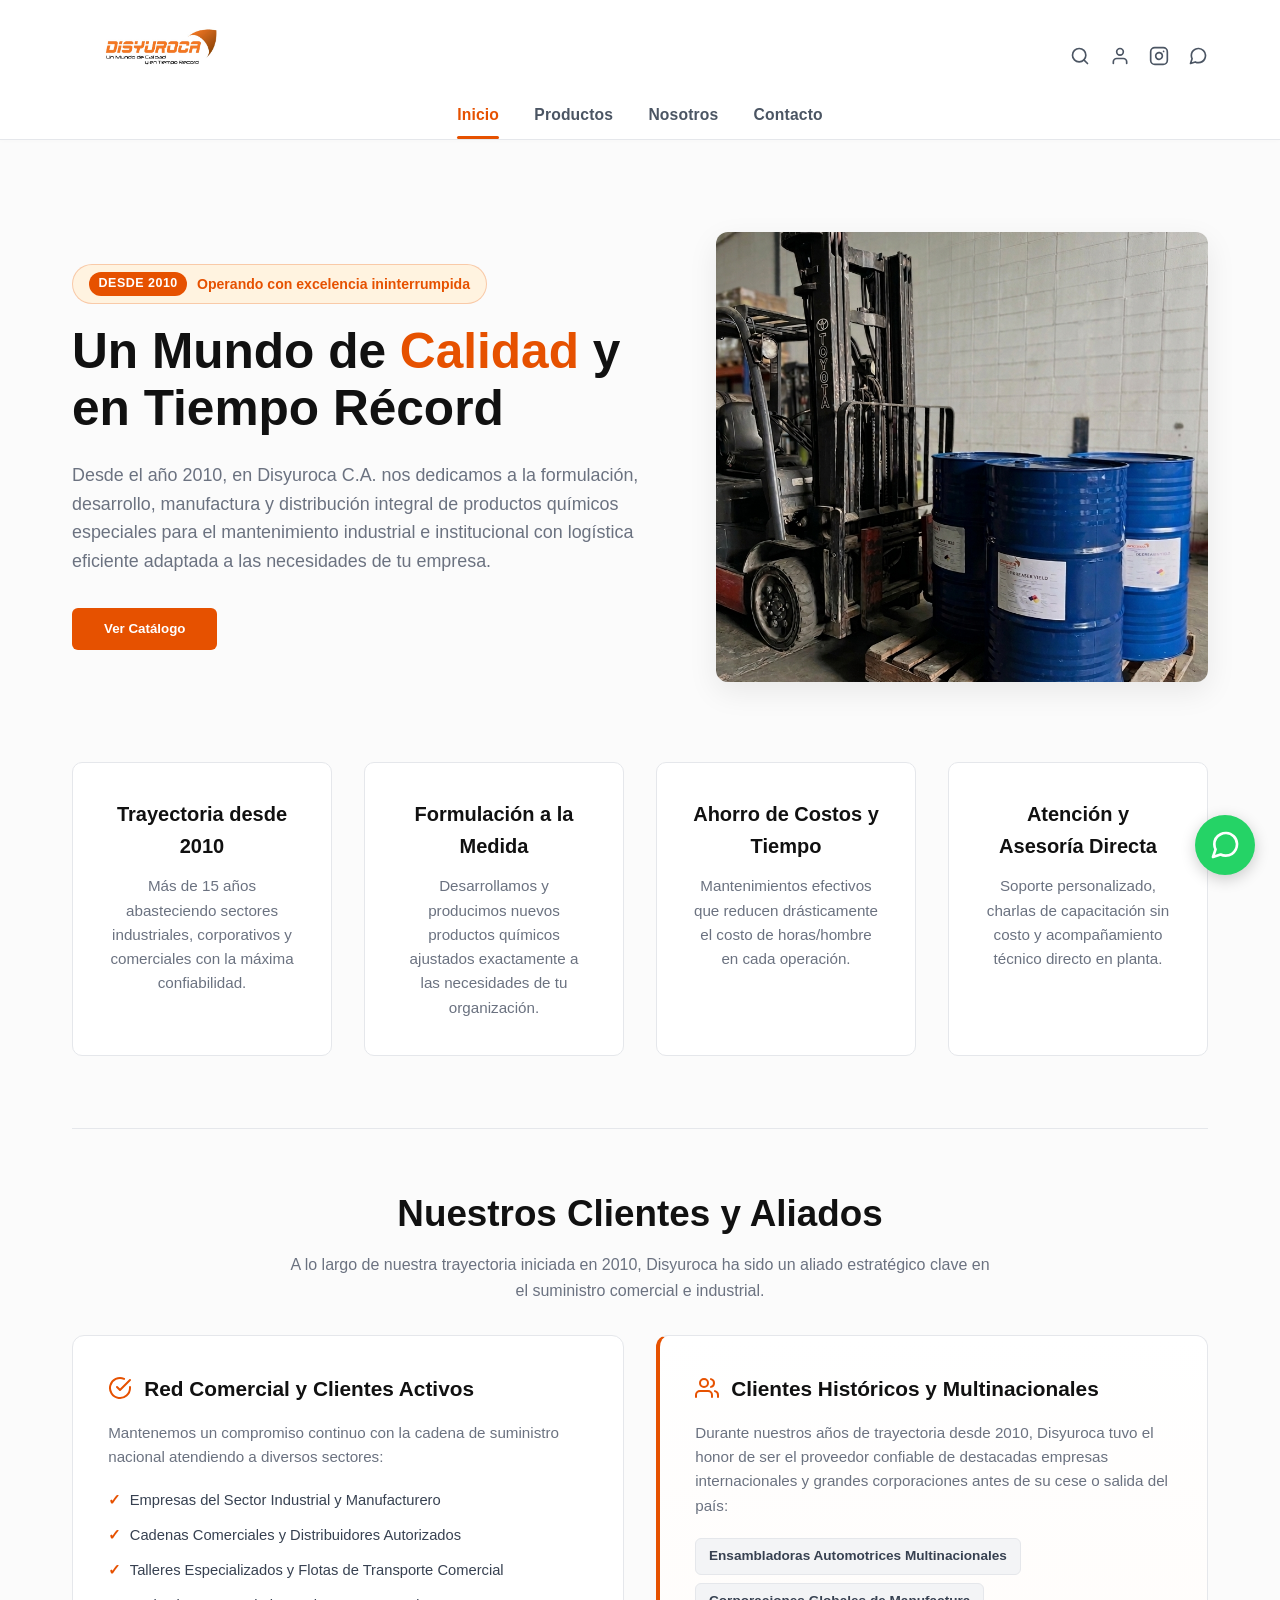
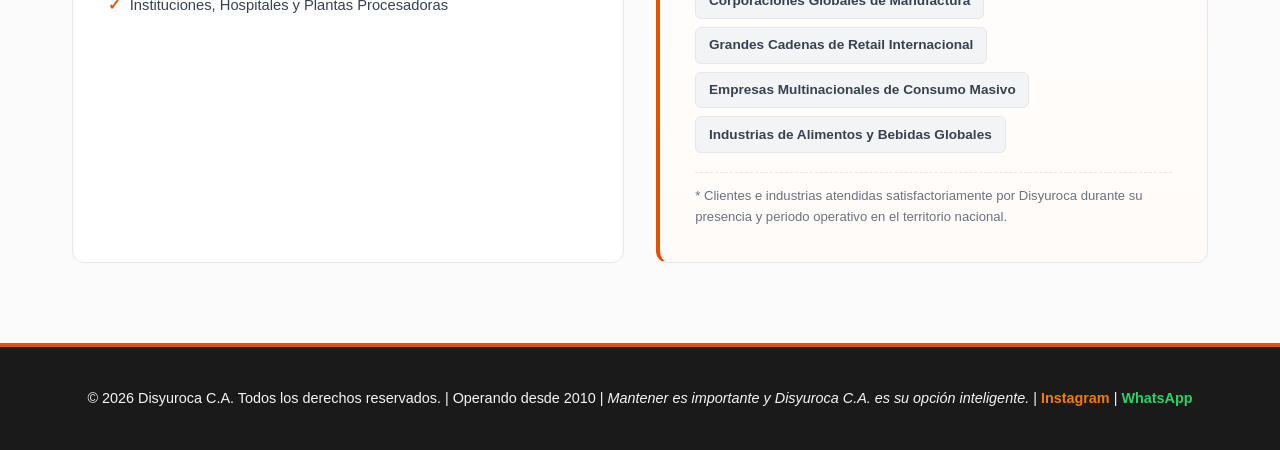
==== index.html @ ee030db5 "Update index.html" ====
<!DOCTYPE html>
<html lang="es">
<head>
    <meta charset="UTF-8">
    <meta name="viewport" content="width=device-width, initial-scale=1.0">
    <title>Disyuroca C.A. | Distribución, Formulación, Manufactura y Suministros Industriales desde 2010</title>
    <style>
        :root {
            --primary: #e65100;   /* Premium Corporate Orange from Logo */
            --accent: #f57c00;    /* Bright Accent Orange */
            --whatsapp: #25D366;  /* Official WhatsApp Green */
            --whatsapp-hover: #1da851;
            --bg-dark: #1a1a1a;   /* Sleek Dark Neutral */
            --bg-light: #fbfbfb;  /* Crisp Light Background */
            --text-dark: #242424; /* High Contrast Text */
            --text-light: #f5f5f5;
            --muted: #6b7280;     /* Balanced Muted Gray */
            --card-bg: #ffffff;
            --transition: all 0.25s cubic-bezier(0.4, 0, 0.2, 1);
        }

        * {
            box-sizing: border-box;
            margin: 0;
            padding: 0;
            font-family: -apple-system, BlinkMacSystemFont, "Segoe UI", Roboto, sans-serif;
        }

        body {
            background-color: var(--bg-light);
            color: var(--text-dark);
            line-height: 1.6;
            display: flex;
            flex-direction: column;
            min-height: 100vh;
        }

        /* Multi-Row Header Architecture (Crest Style Refined) */
        nav {
            background-color: #ffffff;
            border-bottom: 1px solid #e5e7eb;
            position: fixed;
            top: 0;
            width: 100%;
            z-index: 1000;
            box-shadow: 0 1px 4px rgba(0,0,0,0.02);
        }

        .nav-container {
            max-width: 1200px;
            margin: 0 auto;
            padding: 1rem 2rem 0 2rem;
            display: flex;
            flex-direction: column;
            gap: 0.5rem; 
        }

        /* Top Row: Logo Left, Icons Right */
        .nav-top-row {
            display: flex;
            justify-content: space-between;
            align-items: center;
            width: 100%;
        }

        .logo-container {
            display: flex;
            align-items: center;
            text-decoration: none;
            cursor: pointer;
        }

        .logo-img {
            height: 70px;
            width: auto;
            display: block;
            object-fit: contain;
        }

        /* Utility Icons Layout */
        .nav-utilities {
            display: flex;
            align-items: center;
            gap: 1.2rem;
            color: #4b5563;
            transform: translateY(5px);
        }

        .nav-icon-btn {
            color: #4b5563;
            background: none;
            border: none;
            cursor: pointer;
            transition: var(--transition);
            display: flex;
            align-items: center;
            text-decoration: none;
        }

        .nav-icon-btn:hover {
            color: var(--primary);
        }

        .nav-icon-btn.ws-nav:hover {
            color: var(--whatsapp);
        }

        /* Bottom Row: Centered Interactive Menu Track */
        .nav-links {
            display: flex;
            gap: 2.2rem;
            list-style: none;
            width: 100%;
            justify-content: center;
        }

        .nav-links li {
            position: relative;
        }

        .nav-links a {
            text-decoration: none;
            color: #4b5563;
            font-weight: 600;
            transition: var(--transition);
            font-size: 0.98rem;
            cursor: pointer;
            display: inline-block;
            padding: 0.5rem 0 0.75rem 0;
            letter-spacing: 0.01em;
        }

        .nav-links a::after {
            content: '';
            position: absolute;
            bottom: 0;
            left: 0;
            width: 0;
            height: 3px;
            background-color: var(--primary);
            transition: var(--transition);
            border-radius: 2px;
        }

        .nav-links a:hover {
            color: var(--primary);
        }

        .nav-links a:hover::after, 
        .nav-links a.active::after {
            width: 100%;
        }

        .nav-links a.active {
            color: var(--primary);
        }

        /* Main Content Frame */
        .page {
            display: none;
            padding: 13.5rem 2rem 5rem 2rem;
            max-width: 1200px;
            margin: 0 auto;
            width: 100%;
            animation: pageFadeIn 0.35s ease-out;
        }

        .page.active-page {
            display: block;
        }

        /* Center Section Headers and Descriptions Globally */
        .page h2 {
            text-align: center;
            font-size: 2.3rem;
            color: #111111;
            margin-bottom: 0.5rem;
        }

        .page-subtitle {
            text-align: center;
            color: var(--muted);
            max-width: 700px;
            margin: 0 auto 1.5rem auto;
        }

        @keyframes pageFadeIn {
            from { opacity: 0; transform: translateY(8px); }
            to { opacity: 1; transform: translateY(0); }
        }

        /* PAGE 1: HOME COMPONENTS */
        .badge-experience {
            display: inline-flex;
            align-items: center;
            gap: 0.6rem;
            background-color: #fff3e0;
            color: var(--primary);
            border: 1px solid rgba(230, 81, 0, 0.25);
            padding: 0.4rem 1rem;
            border-radius: 20px;
            font-size: 0.88rem;
            font-weight: 700;
            margin-bottom: 1.2rem;
        }

        .badge-experience span {
            background-color: var(--primary);
            color: white;
            padding: 0.15rem 0.6rem;
            border-radius: 12px;
            font-size: 0.78rem;
            text-transform: uppercase;
            letter-spacing: 0.04em;
        }

        .hero {
            display: flex;
            align-items: center;
            justify-content: space-between;
            gap: 4rem;
            padding: 1rem 0 3rem 0;
        }

        .hero-content {
            max-width: 580px;
        }

        .hero h1 {
            font-size: 3.1rem;
            font-weight: 800;
            color: #111111;
            line-height: 1.15;
            margin-bottom: 1.5rem;
        }

        .hero h1 span {
            color: var(--primary);
        }

        .hero p {
            font-size: 1.12rem;
            color: var(--muted);
            margin-bottom: 2rem;
        }

        .hero-buttons {
            display: flex;
            gap: 1rem;
            flex-wrap: wrap;
        }

        .btn {
            display: inline-block;
            background-color: var(--primary);
            color: white;
            padding: 0.85rem 2rem;
            border-radius: 6px;
            text-decoration: none;
            font-weight: 600;
            transition: var(--transition);
            border: none;
            cursor: pointer;
        }

        .btn:hover {
            background-color: var(--accent);
            transform: translateY(-2px);
            box-shadow: 0 4px 12px rgba(230, 81, 0, 0.2);
        }

        .btn-whatsapp {
            background-color: var(--whatsapp);
            color: white;
            display: inline-flex;
            align-items: center;
            justify-content: center;
            gap: 0.6rem;
        }

        .btn-whatsapp:hover {
            background-color: var(--whatsapp-hover);
            box-shadow: 0 4px 12px rgba(37, 211, 102, 0.3);
        }

        .btn:disabled {
            background-color: var(--muted);
            cursor: not-allowed;
            transform: none;
            box-shadow: none;
        }

        .features {
            display: grid;
            grid-template-columns: repeat(auto-fit, minmax(250px, 1fr));
            gap: 2rem;
            margin-top: 2rem;
        }

        .feature-card {
            background: white;
            padding: 2.2rem;
            border-radius: 10px;
            border: 1px solid #e5e7eb;
            transition: var(--transition);
            text-align: center;
        }

        .feature-card:hover {
            border-color: var(--primary);
            transform: translateY(-3px);
            box-shadow: 0 8px 20px rgba(0,0,0,0.03);
        }

        .feature-card h3 {
            margin-bottom: 0.75rem;
            color: #111111;
            font-size: 1.25rem;
        }

        .feature-card p {
            font-size: 0.95rem;
            color: var(--muted);
        }

        /* ADVISORY SHOWCASE SECTION */
        .advisory-section {
            margin-top: 4.5rem;
            padding: 3rem 2rem;
            background-color: #ffffff;
            border: 1px solid #e5e7eb;
            border-radius: 12px;
        }

        .advisory-grid {
            display: grid;
            grid-template-columns: repeat(auto-fit, minmax(260px, 1fr));
            gap: 1.5rem;
            margin-top: 2rem;
        }

        .advisory-item {
            background: #fbfbfb;
            padding: 1.5rem;
            border-radius: 8px;
            border-left: 3px solid var(--primary);
        }

        .advisory-item h4 {
            color: #111111;
            font-size: 1.1rem;
            margin-bottom: 0.5rem;
        }

        .advisory-item p {
            font-size: 0.9rem;
            color: var(--muted);
        }

        /* CLIENTS SECTION IN HOME */
        .clients-section {
            margin-top: 4.5rem;
            padding-top: 3.5rem;
            border-top: 1px solid #e5e7eb;
        }

        .clients-grid {
            display: grid;
            grid-template-columns: repeat(auto-fit, minmax(320px, 1fr));
            gap: 2rem;
            margin-top: 2rem;
        }

        .client-category-card {
            background: #ffffff;
            border: 1px solid #e5e7eb;
            border-radius: 12px;
            padding: 2.2rem;
            transition: var(--transition);
            display: flex;
            flex-direction: column;
        }

        .client-category-card:hover {
            border-color: var(--primary);
            box-shadow: 0 10px 25px rgba(0,0,0,0.04);
        }

        .client-category-card.highlight-card {
            background: linear-gradient(180deg, #ffffff 0%, #fffbf8 100%);
            border-left: 4px solid var(--primary);
        }

        .client-category-header {
            display: flex;
            align-items: center;
            gap: 0.75rem;
            margin-bottom: 1rem;
            color: var(--primary);
        }

        .client-category-header h3 {
            color: #111111;
            font-size: 1.3rem;
        }

        .client-category-card p {
            color: var(--muted);
            font-size: 0.95rem;
            margin-bottom: 1.25rem;
        }

        .client-list {
            list-style: none;
            padding: 0;
            margin: 0;
            display: flex;
            flex-direction: column;
            gap: 0.7rem;
        }

        .client-list li {
            position: relative;
            padding-left: 1.35rem;
            font-size: 0.92rem;
            color: #374151;
            font-weight: 500;
        }

        .client-list li::before {
            content: '✓';
            position: absolute;
            left: 0;
            color: var(--primary);
            font-weight: bold;
        }

        .client-tags {
            display: flex;
            flex-wrap: wrap;
            gap: 0.5rem;
            margin-bottom: 1.2rem;
        }

        .client-tag {
            background-color: #f3f4f6;
            color: #374151;
            font-size: 0.85rem;
            font-weight: 600;
            padding: 0.4rem 0.8rem;
            border-radius: 6px;
            border: 1px solid #e5e7eb;
            transition: var(--transition);
        }

        .client-category-card:hover .client-tag {
            border-color: rgba(230, 81, 0, 0.3);
            background-color: rgba(230, 81, 0, 0.04);
            color: var(--primary);
        }

        .client-note {
            font-size: 0.82rem !important;
            color: var(--muted);
            margin-top: auto;
            margin-bottom: 0 !important;
            padding-top: 0.75rem;
            border-top: 1px dashed #e5e7eb;
        }

        /* PAGE 2: PRODUCTS COMPONENTS */
        .grid {
            display: grid;
            grid-template-columns: repeat(auto-fit, minmax(350px, 1fr));
            gap: 2.5rem;
            margin-top: 2rem;
            margin-bottom: 4rem;
            justify-content: center;
        }

        .product-card {
            background: white;
            border: 1px solid #e5e7eb;
            border-radius: 12px;
            overflow: hidden;
            transition: var(--transition);
            display: flex;
            flex-direction: column;
        }

        .product-card:hover {
            transform: translateY(-4px);
            border-color: var(--primary);
            box-shadow: 0 12px 24px rgba(0,0,0,0.04);
        }

        .product-img {
            height: 180px;
            background-color: #f3f4f6;
            display: flex;
            align-items: center;
            justify-content: center;
            color: var(--muted);
            font-weight: 600;
            border-bottom: 1px solid #e5e7eb;
            overflow: hidden;
        }

        .product-info {
            padding: 1.75rem;
            display: flex;
            flex-direction: column;
            flex-grow: 1;
        }

        .product-info h3 {
            margin-bottom: 1.2rem;
            color: #111111;
            font-size: 1.35rem;
            text-align: center;
        }

        /* Estilos del Módulo Desplegable Avanzado (Dropdown Accordion) */
        .product-accordion {
            border: 1px solid #e5e7eb;
            border-radius: 8px;
            margin-bottom: 1.2rem;
            background-color: #fafafa;
            overflow: hidden;
            transition: var(--transition);
        }

        .product-accordion[open] {
            border-color: var(--primary);
            background-color: #ffffff;
            box-shadow: inset 0 2px 4px rgba(0,0,0,0.01);
        }

        .accordion-trigger {
            padding: 0.9rem 1.2rem;
            font-weight: 700;
            font-size: 0.95rem;
            color: var(--text-dark);
            cursor: pointer;
            display: flex;
            justify-content: space-between;
            align-items: center;
            list-style: none;
            user-select: none;
        }

        .accordion-trigger::-webkit-details-marker {
            display: none;
        }

        .accordion-trigger:hover {
            color: var(--primary);
            background-color: rgba(230, 81, 0, 0.02);
        }

        .accordion-arrow {
            width: 18px;
            height: 18px;
            transition: transform 0.25s ease;
            fill: none;
            stroke: var(--muted);
            stroke-width: 2.5;
            stroke-linecap: round;
            stroke-linejoin: round;
        }

        .product-accordion[open] .accordion-arrow {
            transform: rotate(180deg);
            stroke: var(--primary);
        }

        .accordion-content {
            padding: 1.2rem;
            border-top: 1px solid #e5e7eb;
            text-align: left;
            animation: slideDownContent 0.25s ease-out;
        }

        @keyframes slideDownContent {
            from { opacity: 0; transform: translateY(-6px); }
            to { opacity: 1; transform: translateY(0); }
        }

        /* Inner specification breakdown list layout */
        .catalog-list {
            list-style: none;
            padding: 0;
            margin: 0;
            display: flex;
            flex-direction: column;
            gap: 1.1rem;
        }

        .catalog-item {
            font-size: 0.9rem;
            line-height: 1.45;
            color: #374151;
        }

        .catalog-item-name {
            font-weight: 700;
            color: var(--primary);
            display: inline-block;
            margin-right: 0.3rem;
            background-color: rgba(230, 81, 0, 0.05);
            padding: 0.1rem 0.4rem;
            border-radius: 4px;
            font-size: 0.85rem;
        }

        /* Estilos para las presentaciones de litros alineadas al centro */
        .product-sizes {
            margin-top: auto;
            padding-top: 1rem;
            border-top: 1px dashed #e5e7eb;
            text-align: center;
        }
        
        .sizes-label {
            display: block;
            font-size: 0.8rem;
            text-transform: uppercase;
            letter-spacing: 0.05em;
            color: var(--muted);
            margin-bottom: 0.5rem;
            font-weight: 600;
        }
        
        .size-badge {
            display: inline-block;
            background-color: #f3f4f6;
            color: var(--text-dark);
            font-size: 0.85rem;
            font-weight: 700;
            padding: 0.25rem 0.6rem;
            border-radius: 4px;
            margin: 0 0.2rem;
            border: 1px solid #e5e7eb;
            transition: var(--transition);
        }
        
        .product-card:hover .size-badge {
            background-color: rgba(230, 81, 0, 0.08);
            border-color: var(--primary);
            color: var(--primary);
        }

        .banner-info {
            background-color: #fff3e0; 
            border-left: 4px solid var(--primary); 
            border-right: 4px solid var(--primary);
            padding: 0.85rem 1.25rem; 
            margin: 0 auto 1.5rem auto; 
            border-radius: 6px; 
            font-size: 0.9rem;
            max-width: 800px;
            text-align: center;
            color: var(--text-dark);
        }

        /* PACKAGING SHOWCASE GRID WITH ROUNDED CORNERS */
        .packaging-section {
            margin: 2rem auto 1rem auto;
            max-width: 950px;
            text-align: center;
            padding-top: 2rem;
            border-top: 1px solid #e5e7eb;
        }

        .packaging-title {
            font-size: 1.2rem;
            font-weight: 800;
            color: var(--primary);
            text-transform: uppercase;
            letter-spacing: 0.05em;
            margin-bottom: 0.4rem;
        }

        .packaging-subtitle-text {
            font-size: 0.9rem;
            color: var(--muted);
            margin-bottom: 1.5rem;
        }

        .packaging-grid {
            display: grid;
            grid-template-columns: repeat(3, 1fr);
            gap: 1.5rem;
        }

        .packaging-card {
            background: #ffffff;
            border: 1px solid #e5e7eb;
            border-radius: 12px;
            overflow: hidden;
            padding: 1.25rem 1rem;
            display: flex;
            flex-direction: column;
            align-items: center;
            transition: var(--transition);
        }

        .packaging-card:hover {
            border-color: var(--primary);
            box-shadow: 0 8px 20px rgba(230, 81, 0, 0.08);
            transform: translateY(-3px);
        }

        .packaging-img-wrapper {
            width: 100%;
            height: 140px;
            display: flex;
            align-items: center;
            justify-content: center;
            margin-bottom: 0.8rem;
            border-radius: 8px;
            overflow: hidden;
        }

        .packaging-img-wrapper img {
            max-width: 100%;
            max-height: 100%;
            object-fit: contain;
            border-radius: 8px;
        }

        .packaging-badge {
            background-color: #fff3e0;
            color: var(--primary);
            font-weight: 800;
            font-size: 1.05rem;
            padding: 0.35rem 0.9rem;
            border-radius: 20px;
            border: 1px solid rgba(230, 81, 0, 0.2);
            margin-bottom: 0.3rem;
        }

        .packaging-desc {
            font-size: 0.85rem;
            color: var(--muted);
            font-weight: 500;
        }

        /* PAGE 3: ABOUT COMPONENTS */
        .about-section {
            max-width: 800px;
            margin: 0 auto;
            text-align: center;
        }

        .about-section p {
            text-align: justify;
            margin-bottom: 1.5rem;
        }

        .about-section p.lead-text {
            text-align: center;
            font-size: 1.2rem;
            color: var(--muted);
        }

        /* PAGE 4: CONTACT COMPONENTS */
        .contact-container {
            display: grid;
            grid-template-columns: 1fr 1fr;
            gap: 4rem;
        }

        .contact-info-block {
            display: flex;
            flex-direction: column;
            justify-content: center;
            text-align: left;
        }

        .contact-form {
            background: white;
            padding: 2.5rem;
            border-radius: 12px;
            border: 1px solid #e5e7eb;
        }

        .form-group {
            margin-bottom: 1.5rem;
        }

        .form-group label {
            display: block;
            margin-bottom: 0.5rem;
            font-weight: 600;
            font-size: 0.9rem;
        }

        .form-group input, .form-group textarea {
            width: 100%;
            padding: 0.85rem;
            border: 1px solid #d1d5db;
            border-radius: 6px;
            font-size: 1rem;
            transition: var(--transition);
        }

        .form-group input:focus, .form-group textarea:focus {
            outline: none;
            border-color: var(--primary);
            box-shadow: 0 0 0 3px rgba(230, 81, 0, 0.1);
        }

        /* FLOATING WHATSAPP BUTTON */
        .floating-whatsapp {
            position: fixed;
            bottom: 25px;
            right: 25px;
            background-color: var(--whatsapp);
            color: white;
            width: 60px;
            height: 60px;
            border-radius: 50%;
            display: flex;
            align-items: center;
            justify-content: center;
            box-shadow: 0 4px 15px rgba(0, 0, 0, 0.2);
            z-index: 9999;
            transition: var(--transition);
            text-decoration: none;
        }

        .floating-whatsapp:hover {
            background-color: var(--whatsapp-hover);
            transform: scale(1.08);
            box-shadow: 0 6px 20px rgba(37, 211, 102, 0.4);
        }

        /* Global Footer */
        footer {
            margin-top: auto;
            background-color: var(--bg-dark);
            color: var(--text-light);
            text-align: center;
            padding: 2.5rem;
            font-size: 0.9rem;
            border-top: 4px solid var(--primary);
        }

        footer a {
            color: var(--accent);
            text-decoration: none;
            font-weight: 600;
        }

        footer a:hover {
            text-decoration: underline;
        }

        /* Mobile Layout Compaction adjustments */
        @media (max-width: 768px) {
            .nav-container { padding: 1rem 1rem 0 1rem; gap: 0.75rem; }
            .logo-img { height: 48px; }
            .nav-utilities { transform: translateY(0); gap: 1rem; }
            .nav-links { gap: 1.5rem; justify-content: center; }
            .page { padding-top: 11.5rem; }
            .hero { flex-direction: column; text-align: center; gap: 2.5rem; }
            
            /* Regla agregada para el botón centrado en móviles */
            .hero-buttons { justify-content: center; }
            
            .contact-container { grid-template-columns: 1fr; gap: 3rem; }
            .contact-info-block { text-align: center; }
            .grid { grid-template-columns: 1fr; }
            .packaging-grid { grid-template-columns: 1fr; gap: 1rem; }
            .clients-grid { grid-template-columns: 1fr; }
            .advisory-grid { grid-template-columns: 1fr; }
            .floating-whatsapp { width: 52px; height: 52px; bottom: 20px; right: 20px; }
        }
    </style>
</head>
<body>

    <!-- BURBUJA FLOTANTE DE WHATSAPP -->
    <a href="https://wa.me/584244413370?text=Hola,%20quisiera%20solicitar%20informaci%C3%B3n%20y%20una%20cotizaci%C3%B3n%20de%20sus%20productos." target="_blank" class="floating-whatsapp" aria-label="Chat de WhatsApp">
        <svg width="32" height="32" viewBox="0 0 24 24" fill="none" stroke="currentColor" stroke-width="2" stroke-linecap="round" stroke-linejoin="round"><path d="M21 11.5a8.38 8.38 0 0 1-.9 3.8 8.5 8.5 0 0 1-7.6 4.7 8.38 8.38 0 0 1-3.8-.9L3 21l1.9-5.7a8.38 8.38 0 0 1-.9-3.8 8.5 8.5 0 0 1 4.7-7.6 8.38 8.38 0 0 1 3.8-.9h.5a8.48 8.48 0 0 1 8 8v.5z"></path></svg>
    </a>

    <!-- Refined Architectural Header Layout -->
    <nav>
        <div class="nav-container">
            <!-- Row 1: Left Brand Deck & Right Action Deck -->
            <div class="nav-top-row">
                <a class="logo-container" onclick="navigateTo('home')">
                    <img src="logo.png" alt="Disyuroca C.A. Logo" class="logo-img">
                </a>
                
                <div class="nav-utilities">
                    <button class="nav-icon-btn" aria-label="Buscar" onclick="alert('Búsqueda avanzada de catálogo en desarrollo.')">
                        <svg width="20" height="20" viewBox="0 0 24 24" fill="none" stroke="currentColor" stroke-width="2" stroke-linecap="round" stroke-linejoin="round"><circle cx="11" cy="11" r="8"></circle><line x1="21" y1="21" x2="16.65" y2="16.65"></line></svg>
                    </button>
                    <button class="nav-icon-btn" aria-label="Cuenta" onclick="navigateTo('contact')">
                        <svg width="20" height="20" viewBox="0 0 24 24" fill="none" stroke="currentColor" stroke-width="2" stroke-linecap="round" stroke-linejoin="round"><path d="M20 21v-2a4 4 0 0 0-4-4H8a4 4 0 0 0-4 4v2"></path><circle cx="12" cy="7" r="4"></circle></svg>
                    </button>
                    <a href="https://www.instagram.com/disyuroca.ca/" target="_blank" class="nav-icon-btn" aria-label="Instagram">
                        <svg width="20" height="20" viewBox="0 0 24 24" fill="none" stroke="currentColor" stroke-width="2" stroke-linecap="round" stroke-linejoin="round"><rect x="2" y="2" width="20" height="20" rx="5" ry="5"></rect><path d="M16 11.37A4 4 0 1 1 12.63 8 4 4 0 0 1 16 11.37z"></path><line x1="17.5" y1="6.5" x2="17.51" y2="6.5"></line></svg>
                    </a>
                    <!-- ICONO DE WHATSAPP EN HEADER -->
                    <a href="https://wa.me/584244413370?text=Hola,%20quisiera%20solicitar%20informaci%C3%B3n%20y%20una%20cotizaci%C3%B3n%20de%20sus%20productos." target="_blank" class="nav-icon-btn ws-nav" aria-label="WhatsApp">
                        <svg width="20" height="20" viewBox="0 0 24 24" fill="none" stroke="currentColor" stroke-width="2" stroke-linecap="round" stroke-linejoin="round"><path d="M21 11.5a8.38 8.38 0 0 1-.9 3.8 8.5 8.5 0 0 1-7.6 4.7 8.38 8.38 0 0 1-3.8-.9L3 21l1.9-5.7a8.38 8.38 0 0 1-.9-3.8 8.5 8.5 0 0 1 4.7-7.6 8.38 8.38 0 0 1 3.8-.9h.5a8.48 8.48 0 0 1 8 8v.5z"></path></svg>
                    </a>
                </div>
            </div>
            
            <!-- Row 2: Standard Left-Aligned Interactive Menu Track -->
            <ul class="nav-links">
                <li><a id="nav-home" onclick="navigateTo('home')" class="active">Inicio</a></li>
                <li><a id="nav-products" onclick="navigateTo('products')">Productos</a></li>
                <li><a id="nav-about" onclick="navigateTo('about')">Nosotros</a></li>
                <li><a id="nav-contact" onclick="navigateTo('contact')">Contacto</a></li>
            </ul>
        </div>
    </nav>

    <!-- PAGE 1: HOME VIEW -->
    <section id="home" class="page active-page">
        <div class="hero">
            <div class="hero-content">
                <!-- Distintivo visible de trayectoria desde 2010 -->
                <div class="badge-experience">
                    <span>Desde 2010</span> Operando con excelencia ininterrumpida
                </div>
                <h1>Un Mundo de <span>Calidad</span> y en Tiempo Récord</h1>
                <p>Desde el año 2010, en Disyuroca C.A. nos dedicamos a la formulación, desarrollo, manufactura y distribución integral de productos químicos especiales para el mantenimiento industrial e institucional con logística eficiente adaptada a las necesidades de tu empresa.</p>
                
                <div class="hero-buttons">
                    <button class="btn" onclick="navigateTo('products')">Ver Catálogo</button>
                </div>
            </div>
            <div style="flex: 1; display: flex; align-items: center; justify-content: center;">
                <img src="IMG_0590.png" alt="Disyuroca Home" style="width: 100%; max-height: 450px; object-fit: cover; border-radius: 12px; box-shadow: 0 10px 30px rgba(0,0,0,0.08);">
            </div>
        </div>

        <div class="features">
            <div class="feature-card">
                <h3>Trayectoria desde 2010</h3>
                <p>Más de 15 años abasteciendo sectores industriales, corporativos y comerciales con la máxima confiabilidad.</p>
            </div>
            <div class="feature-card">
                <h3>Formulación a la Medida</h3>
                <p>Desarrollamos y producimos nuevos productos químicos ajustados exactamente a las necesidades de tu organización.</p>
            </div>
            <div class="feature-card">
                <h3>Ahorro de Costos y Tiempo</h3>
                <p>Mantenimientos efectivos que reducen drásticamente el costo de horas/hombre en cada operación.</p>
            </div>
            <div class="feature-card">
                <h3>Atención y Asesoría Directa</h3>
                <p>Soporte personalizado, charlas de capacitación sin costo y acompañamiento técnico directo en planta.</p>
            </div>
        </div>

        <!-- SECCIÓN DE CLIENTES EN LA PÁGINA DE INICIO -->
        <div class="clients-section">
            <h2>Nuestros Clientes y Aliados</h2>
            <p class="page-subtitle">A lo largo de nuestra trayectoria iniciada en 2010, Disyuroca ha sido un aliado estratégico clave en el suministro comercial e industrial.</p>
            
            <div class="clients-grid">
                <!-- Tarjeta 1: Clientes y Red Comercial Actual -->
                <div class="client-category-card">
                    <div class="client-category-header">
                        <svg width="24" height="24" viewBox="0 0 24 24" fill="none" stroke="currentColor" stroke-width="2" stroke-linecap="round" stroke-linejoin="round"><path d="M22 11.08V12a10 10 0 1 1-5.93-9.14"></path><polyline points="22 4 12 14.01 9 11.01"></polyline></svg>
                        <h3>Red Comercial y Clientes Activos</h3>
                    </div>
                    <p>Mantenemos un compromiso continuo con la cadena de suministro nacional atendiendo a diversos sectores:</p>
                    <ul class="client-list">
                        <li>Empresas del Sector Industrial y Manufacturero</li>
                        <li>Cadenas Comerciales y Distribuidores Autorizados</li>
                        <li>Talleres Especializados y Flotas de Transporte Comercial</li>
                        <li>Instituciones, Hospitales y Plantas Procesadoras</li>
                    </ul>
                </div>

                <!-- Tarjeta 2: Clientes Históricos antes de su salida del país -->
                <div class="client-category-card highlight-card">
                    <div class="client-category-header">
                        <svg width="24" height="24" viewBox="0 0 24 24" fill="none" stroke="currentColor" stroke-width="2" stroke-linecap="round" stroke-linejoin="round"><path d="M17 21v-2a4 4 0 0 0-4-4H5a4 4 0 0 0-4 4v2"></path><circle cx="9" cy="7" r="4"></circle><path d="M23 21v-2a4 4 0 0 0-3-3.87"></path><path d="M16 3.13a4 4 0 0 1 0 7.75"></path></svg>
                        <h3>Clientes Históricos y Multinacionales</h3>
                    </div>
                    <p>Durante nuestros años de trayectoria desde 2010, Disyuroca tuvo el honor de ser el proveedor confiable de destacadas empresas internacionales y grandes corporaciones antes de su cese o salida del país:</p>
                    <div class="client-tags">
                        <span class="client-tag">Ensambladoras Automotrices Multinacionales</span>
                        <span class="client-tag">Corporaciones Globales de Manufactura</span>
                        <span class="client-tag">Grandes Cadenas de Retail Internacional</span>
                        <span class="client-tag">Empresas Multinacionales de Consumo Masivo</span>
                        <span class="client-tag">Industrias de Alimentos y Bebidas Globales</span>
                    </div>
                    <p class="client-note">* Clientes e industrias atendidas satisfactoriamente por Disyuroca durante su presencia y periodo operativo en el territorio nacional.</p>
                </div>
            </div>
        </div>
    </section>

    <!-- PAGE 2: PRODUCTS VIEW -->
    <section id="products" class="page">
        <h2>Nuestro Catálogo de Distribución</h2>
        <p class="page-subtitle">Explora nuestro portafolio completo de soluciones químicas avanzadas para operaciones industriales y mantenimiento comercial.</p>
        
        <!-- Small discreet top note -->
        <div class="banner-info">
            <strong>💡 Nota:</strong> Nuestros productos están disponibles en formatos de <strong>20L</strong>, <strong>60L</strong> y <strong>208L</strong>. Puedes ver las presentaciones al final de esta sección.
        </div>

        <!-- 1. PRODUCT MODULES FIRST -->
        <div class="grid">
            <!-- 1. SOLVENTES DIELECTRICOS -->
            <div class="product-card">
                <div class="product-img">
                    <img src="dielctrico.png" alt="Solventes Dieléctricos" style="width: 100%; height: 100%; object-fit: cover;">
                </div>
                <div class="product-info">
                    <h3>Solventes Dieléctricos</h3>
                    
                    <details class="product-accordion">
                        <summary class="accordion-trigger">
                            <span>Ver Productos Disponibles</span>
                            <svg class="accordion-arrow" viewBox="0 0 24 24"><polyline points="6 9 12 15 18 9"></polyline></svg>
                        </summary>
                        <div class="accordion-content">
                            <ul class="catalog-list">
                                <li class="catalog-item"><span class="catalog-item-name">DIELEC 30:</span> Desengrasante dieléctrico eco-amigable de alta seguridad operativa y excelente poder desplazador de humedad, con una rigidez certificada de 30 Kv.</li>
                                <li class="catalog-item"><span class="catalog-item-name">DIELEC 25:</span> Limpiador desengrasante dieléctrico biodegradable y desplazador de humedad, diseñado para mantenimiento preventivo seguro con una rigidez de 25 Kv.</li>
                                <li class="catalog-item"><span class="catalog-item-name">DIELEC 18:</span> Solución dieléctrica biodegradable de limpieza profunda para componentes eléctricos y tableros de control con 18 Kv de rigidez dieléctrica.</li>
                                <li class="catalog-item"><span class="catalog-item-name">DIELECT FLASH:</span> Desengrasante y limpiador dieléctrico especializado de secado ultra rápido, ideal para limpiezas técnicas rápidas sin dejar residuos conductivos.</li>
                                <li class="catalog-item"><span class="catalog-item-name">DESPLACER:</span> Fluido técnico de alta penetración formulado para desplazar la humedad ambiental y actuar como película protectora en cableados y circuitos activos.</li>
                                <li class="catalog-item"><span class="catalog-item-name">PULL:</span> Limpiador desengrasante dieléctrico de alta pureza en formato aerosol, idóneo para aplicaciones localizadas de difícil acceso.</li>
                            </ul>
                        </div>
                    </details>

                    <div class="product-sizes">
                        <span class="sizes-label">Formatos Disponibles:</span>
                        <span class="size-badge">20 L</span><span class="size-badge">60 L</span><span class="size-badge">208 L</span>
                    </div>
                </div>
            </div>

            <!-- 2. DESENGRASANTES Y DETERGENTES -->
            <div class="product-card">
                <div class="product-img">
                    <img src="desengrasante.png" alt="Desengrasantes y Detergentes" style="width: 100%; height: 100%; object-fit: cover;">
                </div>
                <div class="product-info">
                    <h3>Desengrasantes y Detergentes</h3>
                    
                    <details class="product-accordion">
                        <summary class="accordion-trigger">
                            <span>Ver Productos Disponibles</span>
                            <svg class="accordion-arrow" viewBox="0 0 24 24"><polyline points="6 9 12 15 18 9"></polyline></svg>
                        </summary>
                        <div class="accordion-content">
                            <ul class="catalog-list">
                                <li class="catalog-item"><span class="catalog-item-name">TWISTER:</span> Poderoso limpiador-desengrasante alcalino de base acuosa y fuerza extra, desarrollado para remover acumulaciones severas de hidrocarburos.</li>
                                <li class="catalog-item"><span class="catalog-item-name">POWER SOAP:</span> Jabón líquido concentrado de pH neutro y alto rendimiento, ideal para la limpieza multiuso segura de superficies corporativas.</li>
                                <li class="catalog-item"><span class="catalog-item-name">VH WONDER:</span> Solvente desengrasante industrial altamente concentrado, formulado específicamente para disolver grasa pesada, brea, asfalto y crudo.</li>
                                <li class="catalog-item"><span class="catalog-item-name">VH SOLV:</span> Solvente desengrasante de evaporación controlada para la limpieza y acondicionamiento mecánico de partes ferrosas, listo para usar.</li>
                                <li class="catalog-item"><span class="catalog-item-name">VH RED:</span> Solvente limpiador de acción emulsificante, excelente para el desengrase de motores, chasis y maquinaria pesada mediante aspersión.</li>
                                <li class="catalog-item"><span class="catalog-item-name">EASY WASH:</span> Detergente lavaplatos líquido de alta concentración y espuma estable para cocinas industriales, plantas procesadoras e instituciones.</li>
                                <li class="catalog-item"><span class="catalog-item-name">CRISTAL:</span> Limpiador técnico de vidrios, ventanas y espejos con propiedades antiempañantes y acción desmanchadora de secado invisible.</li>
                                <li class="catalog-item"><span class="catalog-item-name">MARVEL:</span> Desengrasante alcalino multiuso de grado industrial, versátil para la higienización de pisos de talleres, naves industriales y almacenes.</li>
                                <li class="catalog-item"><span class="catalog-item-name">AUTO WASH:</span> Champú automotriz concentrado con acondicionadores superficiales de alta espuma, diseñado para flotas de carga pesada y vehículos comerciales.</li>
                                <li class="catalog-item"><span class="catalog-item-name">VH 940:</span> Limpiador alcalino de alta eficiencia para calderas o sistemas hidrolimpiadores a vapor, optimizado para disolver depósitos grasos térmicos.</li>
                                <li class="catalog-item"><span class="catalog-item-name">EXTRA POLV:</span> Detergente industrial en polvo de alta solubilidad para la remoción profunda de aceites e incrustaciones secas en superficies rígidas.</li>
                                <li class="catalog-item"><span class="catalog-item-name">D FAST:</span> Solvente desengrasante autoemulsionable de rápida acción para el desengrase por inmersión de herramientas e instrumental mecánico.</li>
                            </ul>
                        </div>
                    </details>

                    <div class="product-sizes">
                        <span class="sizes-label">Formatos Disponibles:</span>
                        <span class="size-badge">20 L</span><span class="size-badge">60 L</span><span class="size-badge">208 L</span>
                    </div>
                </div>
            </div>

            <!-- 3. JABONES PARA LAS MANOS -->
            <div class="product-card">
                <div class="product-img">
                    <img src="jabon.png" alt="Jabones para las Manos" style="width: 100%; height: 100%; object-fit: cover;">
                </div>
                <div class="product-info">
                    <h3>Jabones para las Manos</h3>
                    
                    <details class="product-accordion">
                        <summary class="accordion-trigger">
                            <span>Ver Productos Disponibles</span>
                            <svg class="accordion-arrow" viewBox="0 0 24 24"><polyline points="6 9 12 15 18 9"></polyline></svg>
                        </summary>
                        <div class="accordion-content">
                            <ul class="catalog-list">
                                <li class="catalog-item"><span class="catalog-item-name">DELICATE SOAP:</span> Jabón líquido cosmético para manos, enriquecido con emolientes protectores de la piel y finas fragancias de larga duración.</li>
                                <li class="catalog-item"><span class="catalog-item-name">CREAM SOAP:</span> Crema limpiadora y desengrasante industrial para manos de acción profunda, remueve grasa, tintas y aceites pesados sin necesidad de usar agua.</li>
                            </ul>
                        </div>
                    </details>

                    <div class="product-sizes">
                        <span class="sizes-label">Formatos Disponibles:</span>
                        <span class="size-badge">20 L</span><span class="size-badge">60 L</span><span class="size-badge">208 L</span>
                    </div>
                </div>
            </div>

            <!-- 4. ANTICORROSIVOS Y DESOXIDANTES -->
            <div class="product-card">
                <div class="product-img">
                    <img src="desoxidante.png" alt="Anticorrosivos y Desoxidantes" style="width: 100%; height: 100%; object-fit: cover;">
                </div>
                <div class="product-info">
                    <h3>Anticorrosivos y Desoxidantes</h3>
                    
                    <details class="product-accordion">
                        <summary class="accordion-trigger">
                            <span>Ver Productos Disponibles</span>
                            <svg class="accordion-arrow" viewBox="0 0 24 24"><polyline points="6 9 12 15 18 9"></polyline></svg>
                        </summary>
                        <div class="accordion-content">
                            <ul class="catalog-list">
                                <li class="catalog-item"><span class="catalog-item-name">OXICLEAN:</span> Acondicionador metálico de triple acción: desengrasa la pieza, disuelve el óxido y genera una capa fosfatizada que mejora la adherencia de la pintura.</li>
                                <li class="catalog-item"><span class="catalog-item-name">PREVENT:</span> Inhibidor químico de corrosión que deposita una película protectora de alta adherencia sobre repuestos y piezas de acero en almacenamiento temporal.</li>
                            </ul>
                        </div>
                    </details>

                    <div class="product-sizes">
                        <span class="sizes-label">Formatos Disponibles:</span>
                        <span class="size-badge">20 L</span><span class="size-badge">60 L</span><span class="size-badge">208 L</span>
                    </div>
                </div>
            </div>

            <!-- 5. DESCARBONIZANTES Y DESINCRUSTANTES -->
            <div class="product-card">
                <div class="product-img">
                    <img src="descarbonizante.png" alt="Descarbonizantes y Desincrustantes" style="width: 100%; height: 100%; object-fit: cover;">
                </div>
                <div class="product-info">
                    <h3>Descarbonizantes y Desincrustantes</h3>
                    
                    <details class="product-accordion">
                        <summary class="accordion-trigger">
                            <span>Ver Productos Disponibles</span>
                            <svg class="accordion-arrow" viewBox="0 0 24 24"><polyline points="6 9 12 15 18 9"></polyline></svg>
                        </summary>
                        <div class="accordion-content">
                            <ul class="catalog-list">
                                <li class="catalog-item"><span class="catalog-item-name">FLOW CLEAN:</span> Destapador químico concentrado de grado industrial, formulado para disolver obstrucciones severas de materia orgánica y grasas en tuberías.</li>
                                <li class="catalog-item"><span class="catalog-item-name">SYSTEM CLEAN:</span> Tratamiento desincrustante ácido para la eliminación periódica de carbonatos, sarro y lodos en torres de enfriamiento y calderas industriales.</li>
                                <li class="catalog-item"><span class="catalog-item-name">VH CONCRET:</span> Limpiador químico corrosivo extrafuerte diseñado para remover manchas de cemento, caliche y grasas en superficies de concreto y mampostería.</li>
                            </ul>
                        </div>
                    </details>

                    <div class="product-sizes">
                        <span class="sizes-label">Formatos Disponibles:</span>
                        <span class="size-badge">20 L</span><span class="size-badge">60 L</span><span class="size-badge">208 L</span>
                    </div>
                </div>
            </div>

            <!-- 6. DESINFECTANTES, GERMICIDAS E INHIBIDORES DE MALOS OLORES -->
            <div class="product-card">
                <div class="product-img">
                    <img src="desinfectante.png" alt="Desinfectantes, Germicidas e Inhibidores" style="width: 100%; height: 100%; object-fit: cover;">
                </div>
                <div class="product-info">
                    <h3>Desinfectantes e Inhibidores</h3>
                    
                    <details class="product-accordion">
                        <summary class="accordion-trigger">
                            <span>Ver Productos Disponibles</span>
                            <svg class="accordion-arrow" viewBox="0 0 24 24"><polyline points="6 9 12 15 18 9"></polyline></svg>
                        </summary>
                        <div class="accordion-content">
                            <ul class="catalog-list">
                                <li class="catalog-item"><span class="catalog-item-name">VH-FRESCO:</span> Germicida y desinfectante ambiental premium para superficies comunes, disponible en fragancias concentradas (Limón, Lavanda, Manzana Verde, Cherry, Fresa, Baby, Mandarina, etc.).</li>
                                <li class="catalog-item"><span class="catalog-item-name">PINO CLEAN:</span> Limpiador bactericida formulado con extracto de pino natural, idóneo para higienizar y erradicar olores desagradables en áreas sanitarias.</li>
                                <li class="catalog-item"><span class="catalog-item-name">VH CLOR:</span> Desinfectante clorado concentrado a base de hipoclorito de sodio estabilizado para la sanitización profunda de plantas de alimentos y áreas críticas.</li>
                                <li class="catalog-item"><span class="catalog-item-name">CLASICO:</span> Desodorizante industrial de amplio espectro, formulado químicamente para encapsular moléculas aromáticas desagradables y desinfectar el aire.</li>
                                <li class="catalog-item"><span class="catalog-item-name">PORCE CLEAN:</span> Solución desmanchadora ácida de acción localizada para eliminar líneas de sarro y óxido en piezas de porcelana sanitaria y azulejos.</li>
                                <li class="catalog-item"><span class="catalog-item-name">OLOR KILL:</span> Neutralizador sintético súper concentrado de olores ambientales pesados, desarrollado para plantas de tratamiento e industrias químicas.</li>
                                <li class="catalog-item"><span class="catalog-item-name">D BAN:</span> Compuesto sanitizante de alta resistencia formulado para el lavado y control estricto de descomposición orgánica en camiones recolectores y tolvas de basura.</li>
                                <li class="catalog-item"><span class="catalog-item-name">CERAMIC CLEAN:</span> Detergente desmanchador y abrillantador aromatizado de uso diario para la limpieza profunda de baldosas, juntas y pisos cerámicos.</li>
                            </ul>
                        </div>
                    </details>

                    <div class="product-sizes">
                        <span class="sizes-label">Formatos Disponibles:</span>
                        <span class="size-badge">20 L</span><span class="size-badge">60 L</span><span class="size-badge">208 L</span>
                    </div>
                </div>
            </div>

            <!-- 7. PRODUCTOS ESPECIALES -->
            <div class="product-card">
                <div class="product-img">
                    <img src="succedente.png" alt="Productos Especiales" style="width: 100%; height: 100%; object-fit: cover;">
                </div>
                <div class="product-info">
                    <h3>Productos Especiales</h3>
                    
                    <details class="product-accordion">
                        <summary class="accordion-trigger">
                            <span>Ver Productos Disponibles</span>
                            <svg class="accordion-arrow" viewBox="0 0 24 24"><polyline points="6 9 12 15 18 9"></polyline></svg>
                        </summary>
                        <div class="accordion-content">
                            <ul class="catalog-list">
                                <li class="catalog-item"><span class="catalog-item-name">COILEANER:</span> Limpiador químico alcalino de gran poder espumoso, diseñado para remover polvillo, hollín y optimizar los serpentines de aluminio de aires acondicionados.</li>
                                <li class="catalog-item"><span class="catalog-item-name">PULISH CLEAN:</span> Crema limpiadora y acondicionadora para metales finos, excelente para restaurar el acabado espejo del acero inoxidable, bronce y cobre vidriado.</li>
                                <li class="catalog-item"><span class="catalog-item-name">VH CONVER:</span> Convertidor polimérico de óxido que detiene la corrosión galvánica transformándola químicamente en un fondo negro protector apto para repintado.</li>
                                <li class="catalog-item"><span class="catalog-item-name">VH COOLER:</span> Fluido refrigerante soluble en agua de alta estabilidad lubricante, formulado para operaciones metalmecánicas de torneado y matricería.</li>
                                <li class="catalog-item"><span class="catalog-item-name">SINTETIC COOL:</span> Fluido sintético translúcido de refrigeración para mecanizado continuo de alta velocidad, garantizando una excelente disipación térmica.</li>
                                <li class="catalog-item"><span class="catalog-item-name">VH SILIC:</span> Emulsión concentrada de silicona hidrofóbica, diluible en agua, para el reacondicionamiento y protección de gomas y tableros vinílicos.</li>
                                <li class="catalog-item"><span class="catalog-item-name">VH SILIC-P:</span> Lubricante a base de silicona pura de alta viscosidad, ideal como agente desmoldante en prensas de inyección plástica o caucho.</li>
                                <li class="catalog-item"><span class="catalog-item-name">VH MOVER:</span> Removedor solvente industrial de pintura y barnices de acción rápida por contacto, apto para metales y mampostería.</li>
                                <li class="catalog-item"><span class="catalog-item-name">SILIC:</span> Silicona líquida en aceite puro con propiedades dieléctricas e hidrofóbicas para aislamiento y brillo de componentes plásticos expuestos.</li>
                                <li class="catalog-item"><span class="catalog-item-name">YIELD:</span> Aceite lubricante ultra penetrante, aflojatodo y protector contra la oxidación, disponible tanto en lote a granel como en latas de aerosol.</li>
                                <li class="catalog-item"><span class="catalog-item-name">GEL BACTER:</span> Gel antibacterial humectante con concentración certificada de alcohol al 70%, diseñado para la desinfección higiénica instantánea sin agua.</li>
                            </ul>
                        </div>
                    </details>

                    <div class="product-sizes">
                        <span class="sizes-label">Formatos Disponibles:</span>
                        <span class="size-badge">20 L</span><span class="size-badge">60 L</span><span class="size-badge">208 L</span>
                    </div>
                </div>
            </div>

            <!-- 8. CERAS, SELLADORES Y REMOVEDORES -->
            <div class="product-card">
                <div class="product-img">
                    <img src="ceras.png" alt="Ceras, Selladores y Removedores" style="width: 100%; height: 100%; object-fit: cover;">
                </div>
                <div class="product-info">
                    <h3>Ceras, Selladores y Removedores</h3>
                    
                    <details class="product-accordion">
                        <summary class="accordion-trigger">
                            <span>Ver Productos Disponibles</span>
                            <svg class="accordion-arrow" viewBox="0 0 24 24"><polyline points="6 9 12 15 18 9"></polyline></svg>
                        </summary>
                        <div class="accordion-content">
                            <ul class="catalog-list">
                                <li class="catalog-item"><span class="catalog-item-name">SEALER PLUS:</span> Sellador impermeabilizante y antideslizante de alta resistencia al desgaste para recubrir pisos de caico, terracota y concreto lavado.</li>
                                <li class="catalog-item"><span class="catalog-item-name">FLOOR SHINE:</span> Cera acrílica autobrillante emulsionada de alta densidad, excelente para pisos de alto tráfico comercial peatonal.</li>
                                <li class="catalog-item"><span class="catalog-item-name">WAX:</span> Cera polimérica de mantenimiento para el abrillantado mecánico y protección profunda de superficies de granito, mármol y vinilos corporativos.</li>
                            </ul>
                        </div>
                    </details>

                    <div class="product-sizes">
                        <span class="sizes-label">Formatos Disponibles:</span>
                        <span class="size-badge">20 L</span><span class="size-badge">60 L</span><span class="size-badge">208 L</span>
                    </div>
                </div>
            </div>
        </div>

        <!-- 2. PACKAGING SHOWCASE SECTION WITH ROUNDED CORNERS -->
        <div class="packaging-section">
            <div class="packaging-title">📦 Presentaciones y Formatos de Envase</div>
            <p class="packaging-subtitle-text">Garantizamos el suministro continuo de todo nuestro catálogo químico en tres presentaciones industriales estandarizadas:</p>
            
            <div class="packaging-grid">
                <div class="packaging-card">
                    <div class="packaging-img-wrapper">
                        <img src="20l.png" alt="Envase de 20 Litros">
                    </div>
                    <span class="packaging-badge">20 Litros</span>
                    <span class="packaging-desc">Cuñete / Paila Industrial</span>
                </div>
                <div class="packaging-card">
                    <div class="packaging-img-wrapper">
                        <img src="60l.png" alt="Envase de 60 Litros">
                    </div>
                    <span class="packaging-badge">60 Litros</span>
                    <span class="packaging-desc">Tambor Mediano</span>
                </div>
                <div class="packaging-card">
                    <div class="packaging-img-wrapper">
                        <img src="208l.png" alt="Envase de 208 Litros">
                    </div>
                    <span class="packaging-badge">208 Litros</span>
                    <span class="packaging-desc">Tambor Industrial Grande</span>
                </div>
            </div>
        </div>
    </section>

    <!-- PAGE 3: ABOUT VIEW -->
    <section id="about" class="page">
        <div class="about-section">
            <h2>Sobre Disyuroca C.A.</h2>
            <p class="lead-text">Organización dedicada a la formulación, desarrollo, manufactura y comercialización de productos químicos especiales para el mantenimiento industrial e institucional desde 2010.</p>
            
            <p>En Disyuroca C.A. le ofrecemos a nuestros socios comerciales la más avanzada tecnología química junto con un acompañamiento técnico integral. No solo distribuimos productos de altísima calidad, sino que realizamos pruebas funcionales en sitio y desarrollamos fórmulas adaptadas a los requerimientos específicos de su empresa.</p>

            <div style="display: grid; grid-template-columns: repeat(auto-fit, minmax(280px, 1fr)); gap: 1.5rem; margin: 2.5rem 0; text-align: left;">
                <div style="background: white; padding: 1.8rem; border-radius: 10px; border: 1px solid #e5e7eb;">
                    <h3 style="color: var(--primary); margin-bottom: 0.6rem; font-size: 1.2rem;">🎯 Nuestra Misión</h3>
                    <p style="font-size: 0.95rem; color: #4b5563; text-align: left; margin-bottom: 0;">Producir, comercializar y formular productos químicos para el mantenimiento industrial basados en calidad, innovación y sustentabilidad, garantizando prácticas responsables con la comunidad y el medio ambiente.</p>
                </div>
                <div style="background: white; padding: 1.8rem; border-radius: 10px; border: 1px solid #e5e7eb;">
                    <h3 style="color: var(--primary); margin-bottom: 0.6rem; font-size: 1.2rem;">👁️ Nuestra Visión</h3>
                    <p style="font-size: 0.95rem; color: #4b5563; text-align: left; margin-bottom: 0;">Ser una empresa multicomponente referencial en la fabricación y distribución de productos químicos, destacando por la eficiencia en costos, la responsabilidad operativa y la excelencia en ventas.</p>
                </div>
            </div>

            <h3 style="color: var(--primary); margin-top: 2rem; margin-bottom: 1rem; text-align: center;">Nuestros Valores Corporativos</h3>
            <div style="display: flex; flex-wrap: wrap; justify-content: center; gap: 0.6rem; margin-bottom: 2rem;">
                <span class="client-tag">Confiabilidad</span>
                <span class="client-tag">Honestidad</span>
                <span class="client-tag">Innovación</span>
                <span class="client-tag">Lealtad</span>
                <span class="client-tag">Liderazgo</span>
                <span class="client-tag">Responsabilidad</span>
                <span class="client-tag">Trabajo en Equipo</span>
            </div>
        </div>
    </section>

    <!-- PAGE 4: CONTACT VIEW -->
    <section id="contact" class="page">
        <div class="contact-container">
            <div class="contact-info-block">
                <h2>Ponte en Contacto</h2>
                <p style="margin: 0.5rem 0 1.5rem 0; color: var(--muted);">Solicita asesoría técnica, pruebas de producto en tu empresa o cotizaciones por volumen. <em>Mantener es importante y Disyuroca C.A. es su opción inteligente.</em></p>
                
                <div style="margin-bottom: 1.2rem;">
                    <strong>💬 Atención Inmediata por WhatsApp:</strong><br>
                    <a href="https://wa.me/584244413370?text=Hola,%20quisiera%20solicitar%20una%20cotizaci%C3%B3n%20de%20productos." target="_blank" class="btn btn-whatsapp" style="margin-top: 0.5rem; width: 100%; max-width: 280px; text-decoration: none;">
                        <svg width="18" height="18" viewBox="0 0 24 24" fill="none" stroke="currentColor" stroke-width="2" stroke-linecap="round" stroke-linejoin="round"><path d="M21 11.5a8.38 8.38 0 0 1-.9 3.8 8.5 8.5 0 0 1-7.6 4.7 8.38 8.38 0 0 1-3.8-.9L3 21l1.9-5.7a8.38 8.38 0 0 1-.9-3.8 8.5 8.5 0 0 1 4.7-7.6 8.38 8.38 0 0 1 3.8-.9h.5a8.48 8.48 0 0 1 8 8v.5z"></path></svg>
                        Escribir a WhatsApp
                    </a>
                </div>

                <div style="margin-bottom: 1.2rem;">
                    <strong>📞 Teléfonos de Atención Directa:</strong><br>
                    <p style="color: var(--muted);">0424-4413370 / 0241-6180609</p>
                </div>
                <div style="margin-bottom: 1.2rem;">
                    <strong>✉️ Correo Electrónico Oficial:</strong><br>
                    <p style="color: var(--muted);">disyuroca@hotmail.com</p>
                </div>
                <div style="margin-bottom: 1.2rem;">
                    <strong>📸 Instagram Oficial:</strong><br>
                    <a href="https://www.instagram.com/disyuroca.ca/" target="_blank">@disyuroca.ca</a>
                </div>
                <div>
                    <strong>📍 Dirección Física de Galpones:</strong><br>
                    <p style="color: var(--muted); font-size: 0.9rem;">Av. Naiguatá, Zona Industrial La Guacamaya, Galpón Nº 4 / Sector Monseñor Arocha, La Castrera, Valencia, Edo. Carabobo, Venezuela.</p>
                </div>
            </div>

            <!-- Form setup for JavaScript interception -->
            <form class="contact-form" id="contactForm">
                <input type="hidden" name="_captcha" value="false">

                <div class="form-group">
                    <label for="name">Nombre / Empresa</label>
                    <input type="text" id="name" name="Nombre_o_Empresa" required>
                </div>
                <div class="form-group">
                    <label for="email">Correo Electrónico</label>
                    <input type="email" id="email" name="Correo_Electronico" required>
                </div>
                <div class="form-group">
                    <label for="message">Mensaje / Solicitud de Cotización o Asesoría</label>
                    <textarea id="message" name="Mensaje" rows="5" required></textarea>
                </div>
                <input type="submit" id="submitBtn" class="btn" style="width: 100%;" value="Enviar Solicitud por Correo">
            </form>
        </div>
    </section>

    <!-- Global Footer -->
    <footer>
        <p>&copy; 2026 Disyuroca C.A. Todos los derechos reservados. | Operando desde 2010 | <em>Mantener es importante y Disyuroca C.A. es su opción inteligente.</em> | <a href="https://www.instagram.com/disyuroca.ca/" target="_blank">Instagram</a> | <a href="https://wa.me/584244345508" target="_blank" style="color: var(--whatsapp);">WhatsApp</a></p>
    </footer>

    <!-- JavaScript Engines -->
    <script>
        // 1. Navigation System
        function navigateTo(pageId) {
            const pages = document.querySelectorAll('.page');
            pages.forEach(page => page.classList.remove('active-page'));

            const links = document.querySelectorAll('.nav-links a');
            links.forEach(link => link.classList.remove('active'));

            const targetPage = document.getElementById(pageId);
            const targetLink = document.getElementById('nav-' + pageId);
            
            if (targetPage) targetPage.classList.add('active-page');
            if (targetLink) targetLink.classList.add('active');

            window.scrollTo({ top: 0, behavior: 'smooth' });
        }

        // 2. JavaScript API Form Handler
        document.getElementById('contactForm').addEventListener('submit', function(event) {
            event.preventDefault(); 
            
            const form = event.target;
            const submitBtn = document.getElementById('submitBtn');
            
            submitBtn.value = "Enviando...";
            submitBtn.disabled = true;

            const formData = new FormData(form);
            const formObject = Object.fromEntries(formData);

            fetch("https://formsubmit.co/ajax/disyuroca@hotmail.com", {
                method: "POST",
                headers: { 
                    'Content-Type': 'application/json',
                    'Accept': 'application/json'
                },
                body: JSON.stringify(formObject)
            })
            .then(response => response.json())
            .then(data => {
                alert("¡Solicitud enviada correctamente! Nos pondremos en contacto contigo a la brevedad.");
                form.reset();
            })
            .catch(error => {
                alert("Hubo un problema al enviar tu mensaje. Por favor, inténtalo de nuevo.");
                console.error("Submission Error:", error);
            })
            .finally(() => {
                submitBtn.value = "Enviar Solicitud por Correo";
                submitBtn.disabled = false;
            });
        });
    </script>
</body>
</html>
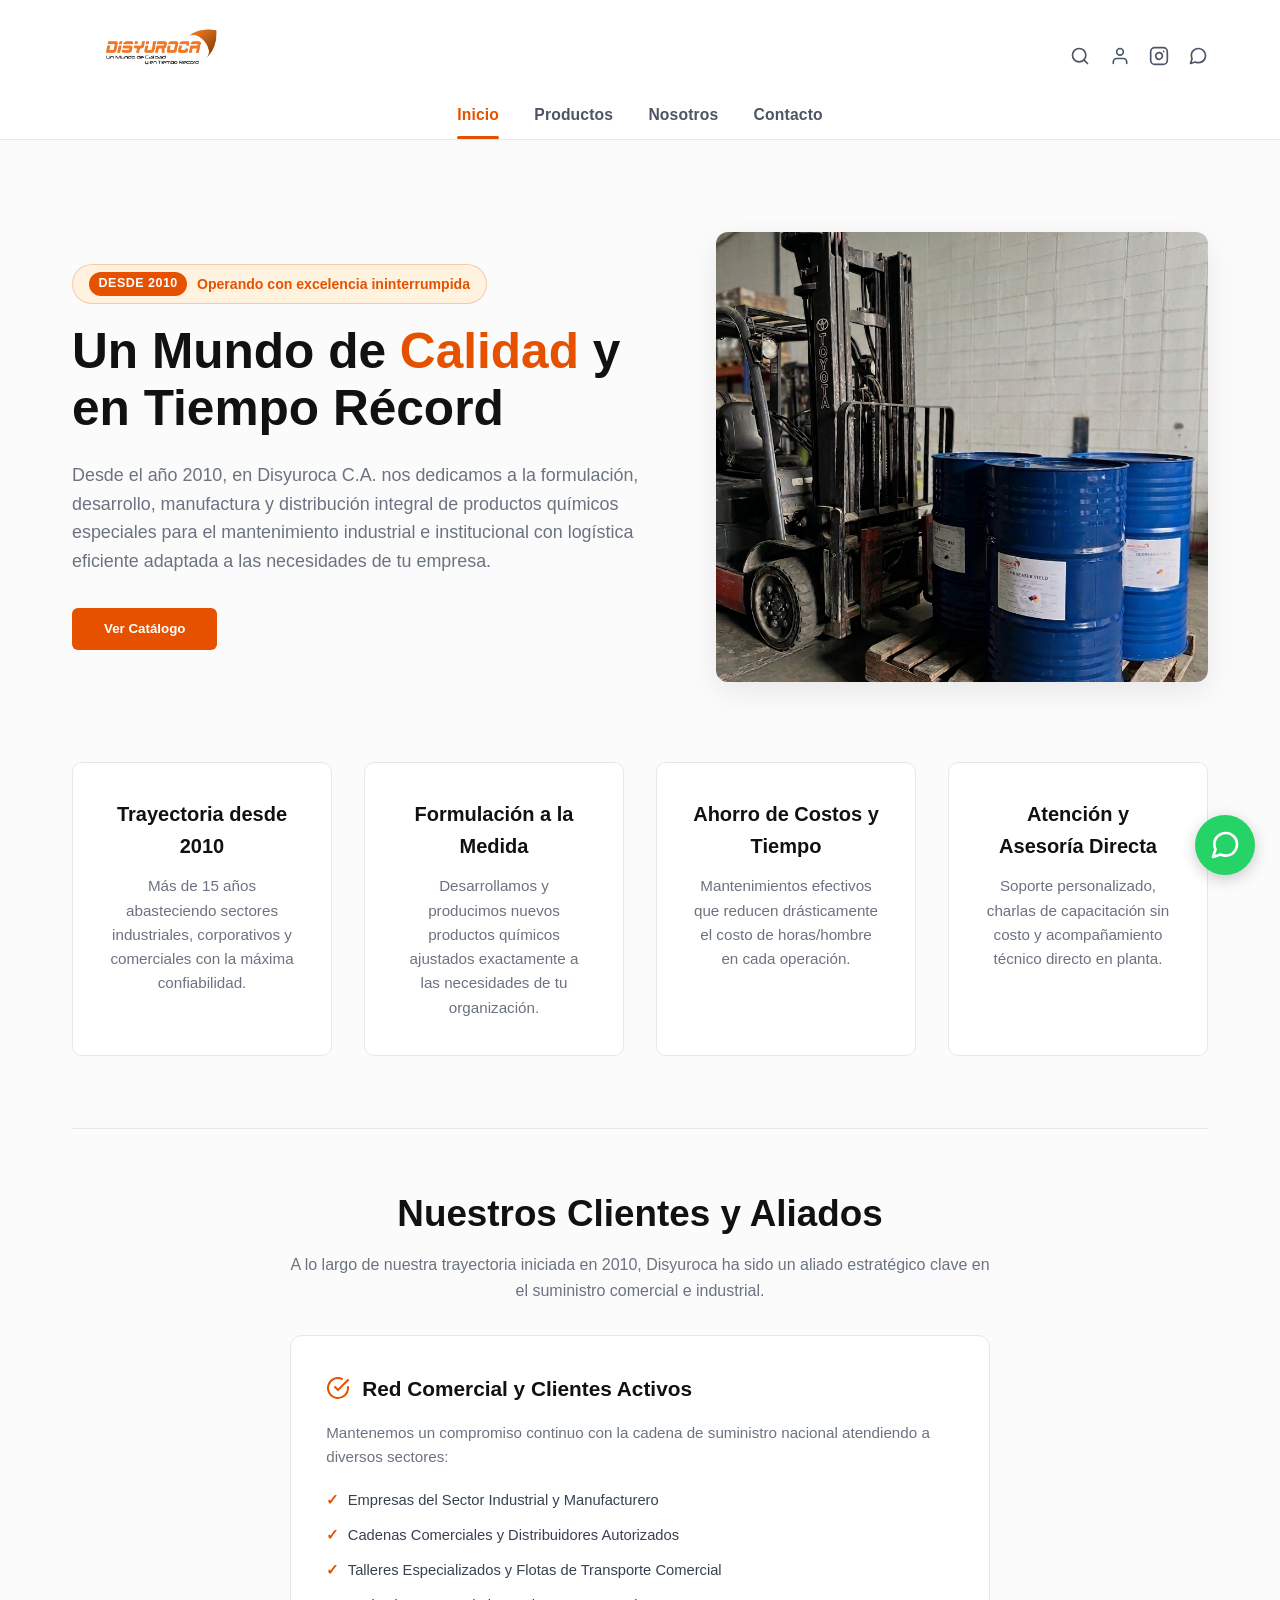
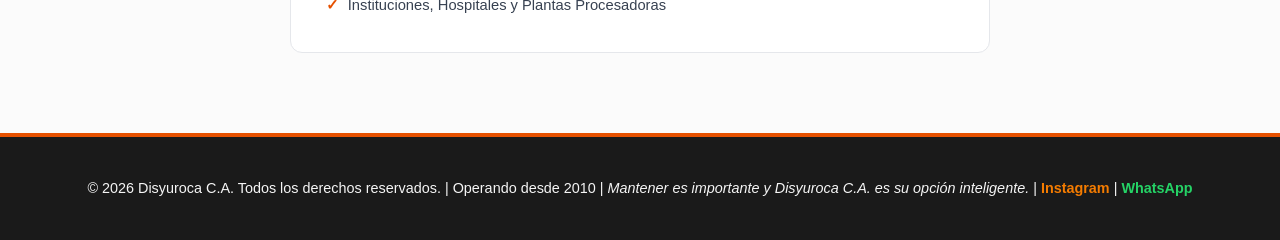
==== commit 5501874f: "Update index.html" ====
--- a/index.html
+++ b/index.html
@@ -3,7 +3,30 @@
 <head>
     <meta charset="UTF-8">
     <meta name="viewport" content="width=device-width, initial-scale=1.0">
+    
+    <!-- Título estándar -->
     <title>Disyuroca C.A. | Distribución, Formulación, Manufactura y Suministros Industriales desde 2010</title>
+    
+    <!-- Meta Descripción estándar -->
+    <meta name="description" content="Fabricantes y distribuidores de productos químicos industriales y soluciones de limpieza en Venezuela desde 2010. Calidad, servicio técnico y formulación a medida.">
+
+    <!-- Favicon (Ícono de la pestaña) -->
+    <link rel="icon" type="image/png" href="https://disyuroca.github.io/disyuroca/logo.png" />
+
+    <!-- CONFIGURACIÓN OPEN GRAPH (Para WhatsApp, Facebook, LinkedIn, etc.) -->
+    <meta property="og:type" content="website" />
+    <meta property="og:url" content="https://disyuroca.github.io/disyuroca/" />
+    <meta property="og:title" content="Disyuroca C.A. | Soluciones Químicas Industriales desde 2010" />
+    <meta property="og:description" content="Fabricantes certificados de desengrasantes, limpiadores y productos químicos para la industria en Venezuela. Calidad y Tiempo Récord." />
+    <meta property="og:image" content="https://disyuroca.github.io/disyuroca/logo.png" />
+    <meta property="og:site_name" content="Disyuroca C.A." />
+
+    <!-- Twitter Cards -->
+    <meta name="twitter:card" content="summary_large_image">
+    <meta name="twitter:title" content="Disyuroca C.A. | Soluciones Químicas Industriales">
+    <meta name="twitter:description" content="Fabricantes de productos químicos industriales en Venezuela desde 2010. Calidad y servicio técnico.">
+    <meta name="twitter:image" content="https://disyuroca.github.io/disyuroca/logo.png">
+
     <style>
         :root {
             --primary: #e65100;   /* Premium Corporate Orange from Logo */
@@ -365,9 +388,8 @@
         }
 
         .clients-grid {
-            display: grid;
-            grid-template-columns: repeat(auto-fit, minmax(320px, 1fr));
-            gap: 2rem;
+            display: flex;
+            justify-content: center;
             margin-top: 2rem;
         }
 
@@ -379,16 +401,13 @@
             transition: var(--transition);
             display: flex;
             flex-direction: column;
+            width: 100%;
+            max-width: 700px;
         }
 
         .client-category-card:hover {
             border-color: var(--primary);
             box-shadow: 0 10px 25px rgba(0,0,0,0.04);
-        }
-
-        .client-category-card.highlight-card {
-            background: linear-gradient(180deg, #ffffff 0%, #fffbf8 100%);
-            border-left: 4px solid var(--primary);
         }
 
         .client-category-header {
@@ -433,39 +452,6 @@
             left: 0;
             color: var(--primary);
             font-weight: bold;
-        }
-
-        .client-tags {
-            display: flex;
-            flex-wrap: wrap;
-            gap: 0.5rem;
-            margin-bottom: 1.2rem;
-        }
-
-        .client-tag {
-            background-color: #f3f4f6;
-            color: #374151;
-            font-size: 0.85rem;
-            font-weight: 600;
-            padding: 0.4rem 0.8rem;
-            border-radius: 6px;
-            border: 1px solid #e5e7eb;
-            transition: var(--transition);
-        }
-
-        .client-category-card:hover .client-tag {
-            border-color: rgba(230, 81, 0, 0.3);
-            background-color: rgba(230, 81, 0, 0.04);
-            color: var(--primary);
-        }
-
-        .client-note {
-            font-size: 0.82rem !important;
-            color: var(--muted);
-            margin-top: auto;
-            margin-bottom: 0 !important;
-            padding-top: 0.75rem;
-            border-top: 1px dashed #e5e7eb;
         }
 
         /* PAGE 2: PRODUCTS COMPONENTS */
@@ -764,6 +750,16 @@
             color: var(--muted);
         }
 
+        .client-tag {
+            display: inline-block;
+            background: #f3f4f6;
+            color: #374151;
+            padding: 0.4rem 0.8rem;
+            border-radius: 6px;
+            font-size: 0.85rem;
+            font-weight: 600;
+        }
+
         /* PAGE 4: CONTACT COMPONENTS */
         .contact-container {
             display: grid;
@@ -865,15 +861,11 @@
             .nav-links { gap: 1.5rem; justify-content: center; }
             .page { padding-top: 11.5rem; }
             .hero { flex-direction: column; text-align: center; gap: 2.5rem; }
-            
-            /* Regla agregada para el botón centrado en móviles */
             .hero-buttons { justify-content: center; }
-            
             .contact-container { grid-template-columns: 1fr; gap: 3rem; }
             .contact-info-block { text-align: center; }
             .grid { grid-template-columns: 1fr; }
             .packaging-grid { grid-template-columns: 1fr; gap: 1rem; }
-            .clients-grid { grid-template-columns: 1fr; }
             .advisory-grid { grid-template-columns: 1fr; }
             .floating-whatsapp { width: 52px; height: 52px; bottom: 20px; right: 20px; }
         }
@@ -980,23 +972,6 @@
                         <li>Talleres Especializados y Flotas de Transporte Comercial</li>
                         <li>Instituciones, Hospitales y Plantas Procesadoras</li>
                     </ul>
-                </div>
-
-                <!-- Tarjeta 2: Clientes Históricos antes de su salida del país -->
-                <div class="client-category-card highlight-card">
-                    <div class="client-category-header">
-                        <svg width="24" height="24" viewBox="0 0 24 24" fill="none" stroke="currentColor" stroke-width="2" stroke-linecap="round" stroke-linejoin="round"><path d="M17 21v-2a4 4 0 0 0-4-4H5a4 4 0 0 0-4 4v2"></path><circle cx="9" cy="7" r="4"></circle><path d="M23 21v-2a4 4 0 0 0-3-3.87"></path><path d="M16 3.13a4 4 0 0 1 0 7.75"></path></svg>
-                        <h3>Clientes Históricos y Multinacionales</h3>
-                    </div>
-                    <p>Durante nuestros años de trayectoria desde 2010, Disyuroca tuvo el honor de ser el proveedor confiable de destacadas empresas internacionales y grandes corporaciones antes de su cese o salida del país:</p>
-                    <div class="client-tags">
-                        <span class="client-tag">Ensambladoras Automotrices Multinacionales</span>
-                        <span class="client-tag">Corporaciones Globales de Manufactura</span>
-                        <span class="client-tag">Grandes Cadenas de Retail Internacional</span>
-                        <span class="client-tag">Empresas Multinacionales de Consumo Masivo</span>
-                        <span class="client-tag">Industrias de Alimentos y Bebidas Globales</span>
-                    </div>
-                    <p class="client-note">* Clientes e industrias atendidas satisfactoriamente por Disyuroca durante su presencia y periodo operativo en el territorio nacional.</p>
                 </div>
             </div>
         </div>
@@ -1389,7 +1364,7 @@
 
     <!-- Global Footer -->
     <footer>
-        <p>&copy; 2026 Disyuroca C.A. Todos los derechos reservados. | Operando desde 2010 | <em>Mantener es importante y Disyuroca C.A. es su opción inteligente.</em> | <a href="https://www.instagram.com/disyuroca.ca/" target="_blank">Instagram</a> | <a href="https://wa.me/584244345508" target="_blank" style="color: var(--whatsapp);">WhatsApp</a></p>
+        <p>&copy; 2026 Disyuroca C.A. Todos los derechos reservados. | Operando desde 2010 | <em>Mantener es importante y Disyuroca C.A. es su opción inteligente.</em> | <a href="https://www.instagram.com/disyuroca.ca/" target="_blank">Instagram</a> | <a href="https://wa.me/584244413370" target="_blank" style="color: var(--whatsapp);">WhatsApp</a></p>
     </footer>
 
     <!-- JavaScript Engines -->
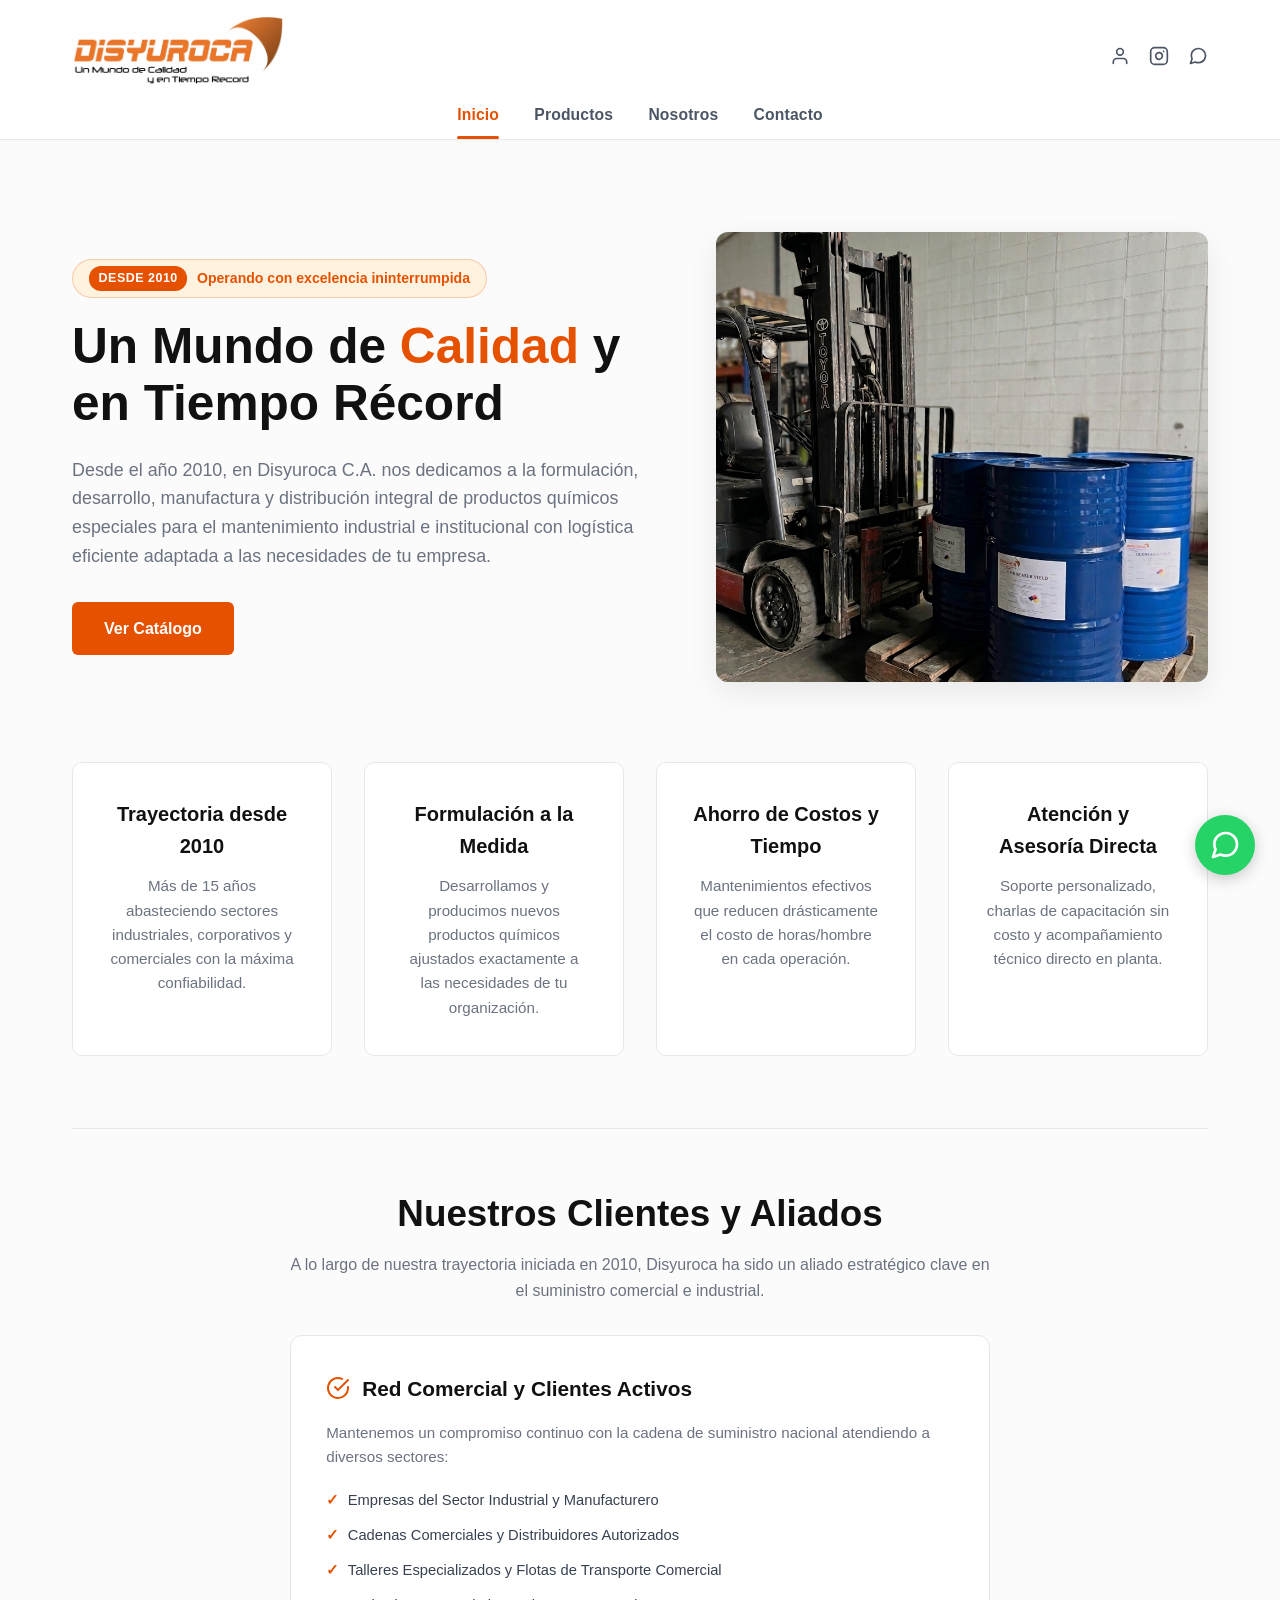
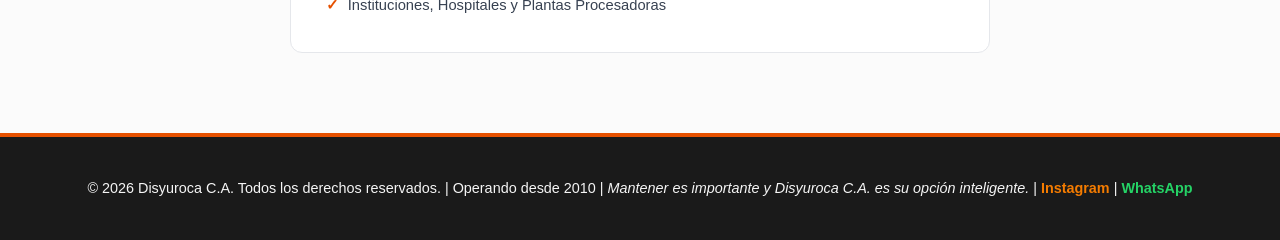
==== commit 5dbcb542: "Update print statement from 'Hello' to 'Goodbye'" ====
--- a/index.html
+++ b/index.html
@@ -3,922 +3,61 @@
 <head>
     <meta charset="UTF-8">
     <meta name="viewport" content="width=device-width, initial-scale=1.0">
+    <title>Disyuroca C.A. | Soluciones Químicas Industriales desde 2010</title>
+    <meta name="description" content="Fabricantes y distribuidores de productos químicos industriales y soluciones de limpieza en Venezuela desde 2010. Calidad, servicio técnico y formulación a medida.">
     
-    <!-- Título estándar -->
-    <title>Disyuroca C.A. | Distribución, Formulación, Manufactura y Suministros Industriales desde 2010</title>
-    
-    <!-- Meta Descripción estándar -->
-    <meta name="description" content="Fabricantes y distribuidores de productos químicos industriales y soluciones de limpieza en Venezuela desde 2010. Calidad, servicio técnico y formulación a medida.">
+    <!-- Favicon -->
+    <link rel="icon" type="image/png" href="images/logo.png" />
 
-    <!-- Favicon (Ícono de la pestaña) -->
-    <link rel="icon" type="image/png" href="https://disyuroca.github.io/disyuroca/logo.png" />
-
-    <!-- CONFIGURACIÓN OPEN GRAPH (Para WhatsApp, Facebook, LinkedIn, etc.) -->
+    <!-- Open Graph (Redes Sociales) -->
     <meta property="og:type" content="website" />
-    <meta property="og:url" content="https://disyuroca.github.io/disyuroca/" />
     <meta property="og:title" content="Disyuroca C.A. | Soluciones Químicas Industriales desde 2010" />
     <meta property="og:description" content="Fabricantes certificados de desengrasantes, limpiadores y productos químicos para la industria en Venezuela. Calidad y Tiempo Récord." />
-    <meta property="og:image" content="https://disyuroca.github.io/disyuroca/logo.png" />
-    <meta property="og:site_name" content="Disyuroca C.A." />
+    <meta property="og:image" content="images/logo.png" />
 
-    <!-- Twitter Cards -->
-    <meta name="twitter:card" content="summary_large_image">
-    <meta name="twitter:title" content="Disyuroca C.A. | Soluciones Químicas Industriales">
-    <meta name="twitter:description" content="Fabricantes de productos químicos industriales en Venezuela desde 2010. Calidad y servicio técnico.">
-    <meta name="twitter:image" content="https://disyuroca.github.io/disyuroca/logo.png">
-
-    <style>
-        :root {
-            --primary: #e65100;   /* Premium Corporate Orange from Logo */
-            --accent: #f57c00;    /* Bright Accent Orange */
-            --whatsapp: #25D366;  /* Official WhatsApp Green */
-            --whatsapp-hover: #1da851;
-            --bg-dark: #1a1a1a;   /* Sleek Dark Neutral */
-            --bg-light: #fbfbfb;  /* Crisp Light Background */
-            --text-dark: #242424; /* High Contrast Text */
-            --text-light: #f5f5f5;
-            --muted: #6b7280;     /* Balanced Muted Gray */
-            --card-bg: #ffffff;
-            --transition: all 0.25s cubic-bezier(0.4, 0, 0.2, 1);
-        }
-
-        * {
-            box-sizing: border-box;
-            margin: 0;
-            padding: 0;
-            font-family: -apple-system, BlinkMacSystemFont, "Segoe UI", Roboto, sans-serif;
-        }
-
-        body {
-            background-color: var(--bg-light);
-            color: var(--text-dark);
-            line-height: 1.6;
-            display: flex;
-            flex-direction: column;
-            min-height: 100vh;
-        }
-
-        /* Multi-Row Header Architecture (Crest Style Refined) */
-        nav {
-            background-color: #ffffff;
-            border-bottom: 1px solid #e5e7eb;
-            position: fixed;
-            top: 0;
-            width: 100%;
-            z-index: 1000;
-            box-shadow: 0 1px 4px rgba(0,0,0,0.02);
-        }
-
-        .nav-container {
-            max-width: 1200px;
-            margin: 0 auto;
-            padding: 1rem 2rem 0 2rem;
-            display: flex;
-            flex-direction: column;
-            gap: 0.5rem; 
-        }
-
-        /* Top Row: Logo Left, Icons Right */
-        .nav-top-row {
-            display: flex;
-            justify-content: space-between;
-            align-items: center;
-            width: 100%;
-        }
-
-        .logo-container {
-            display: flex;
-            align-items: center;
-            text-decoration: none;
-            cursor: pointer;
-        }
-
-        .logo-img {
-            height: 70px;
-            width: auto;
-            display: block;
-            object-fit: contain;
-        }
-
-        /* Utility Icons Layout */
-        .nav-utilities {
-            display: flex;
-            align-items: center;
-            gap: 1.2rem;
-            color: #4b5563;
-            transform: translateY(5px);
-        }
-
-        .nav-icon-btn {
-            color: #4b5563;
-            background: none;
-            border: none;
-            cursor: pointer;
-            transition: var(--transition);
-            display: flex;
-            align-items: center;
-            text-decoration: none;
-        }
-
-        .nav-icon-btn:hover {
-            color: var(--primary);
-        }
-
-        .nav-icon-btn.ws-nav:hover {
-            color: var(--whatsapp);
-        }
-
-        /* Bottom Row: Centered Interactive Menu Track */
-        .nav-links {
-            display: flex;
-            gap: 2.2rem;
-            list-style: none;
-            width: 100%;
-            justify-content: center;
-        }
-
-        .nav-links li {
-            position: relative;
-        }
-
-        .nav-links a {
-            text-decoration: none;
-            color: #4b5563;
-            font-weight: 600;
-            transition: var(--transition);
-            font-size: 0.98rem;
-            cursor: pointer;
-            display: inline-block;
-            padding: 0.5rem 0 0.75rem 0;
-            letter-spacing: 0.01em;
-        }
-
-        .nav-links a::after {
-            content: '';
-            position: absolute;
-            bottom: 0;
-            left: 0;
-            width: 0;
-            height: 3px;
-            background-color: var(--primary);
-            transition: var(--transition);
-            border-radius: 2px;
-        }
-
-        .nav-links a:hover {
-            color: var(--primary);
-        }
-
-        .nav-links a:hover::after, 
-        .nav-links a.active::after {
-            width: 100%;
-        }
-
-        .nav-links a.active {
-            color: var(--primary);
-        }
-
-        /* Main Content Frame */
-        .page {
-            display: none;
-            padding: 13.5rem 2rem 5rem 2rem;
-            max-width: 1200px;
-            margin: 0 auto;
-            width: 100%;
-            animation: pageFadeIn 0.35s ease-out;
-        }
-
-        .page.active-page {
-            display: block;
-        }
-
-        /* Center Section Headers and Descriptions Globally */
-        .page h2 {
-            text-align: center;
-            font-size: 2.3rem;
-            color: #111111;
-            margin-bottom: 0.5rem;
-        }
-
-        .page-subtitle {
-            text-align: center;
-            color: var(--muted);
-            max-width: 700px;
-            margin: 0 auto 1.5rem auto;
-        }
-
-        @keyframes pageFadeIn {
-            from { opacity: 0; transform: translateY(8px); }
-            to { opacity: 1; transform: translateY(0); }
-        }
-
-        /* PAGE 1: HOME COMPONENTS */
-        .badge-experience {
-            display: inline-flex;
-            align-items: center;
-            gap: 0.6rem;
-            background-color: #fff3e0;
-            color: var(--primary);
-            border: 1px solid rgba(230, 81, 0, 0.25);
-            padding: 0.4rem 1rem;
-            border-radius: 20px;
-            font-size: 0.88rem;
-            font-weight: 700;
-            margin-bottom: 1.2rem;
-        }
-
-        .badge-experience span {
-            background-color: var(--primary);
-            color: white;
-            padding: 0.15rem 0.6rem;
-            border-radius: 12px;
-            font-size: 0.78rem;
-            text-transform: uppercase;
-            letter-spacing: 0.04em;
-        }
-
-        .hero {
-            display: flex;
-            align-items: center;
-            justify-content: space-between;
-            gap: 4rem;
-            padding: 1rem 0 3rem 0;
-        }
-
-        .hero-content {
-            max-width: 580px;
-        }
-
-        .hero h1 {
-            font-size: 3.1rem;
-            font-weight: 800;
-            color: #111111;
-            line-height: 1.15;
-            margin-bottom: 1.5rem;
-        }
-
-        .hero h1 span {
-            color: var(--primary);
-        }
-
-        .hero p {
-            font-size: 1.12rem;
-            color: var(--muted);
-            margin-bottom: 2rem;
-        }
-
-        .hero-buttons {
-            display: flex;
-            gap: 1rem;
-            flex-wrap: wrap;
-        }
-
-        .btn {
-            display: inline-block;
-            background-color: var(--primary);
-            color: white;
-            padding: 0.85rem 2rem;
-            border-radius: 6px;
-            text-decoration: none;
-            font-weight: 600;
-            transition: var(--transition);
-            border: none;
-            cursor: pointer;
-        }
-
-        .btn:hover {
-            background-color: var(--accent);
-            transform: translateY(-2px);
-            box-shadow: 0 4px 12px rgba(230, 81, 0, 0.2);
-        }
-
-        .btn-whatsapp {
-            background-color: var(--whatsapp);
-            color: white;
-            display: inline-flex;
-            align-items: center;
-            justify-content: center;
-            gap: 0.6rem;
-        }
-
-        .btn-whatsapp:hover {
-            background-color: var(--whatsapp-hover);
-            box-shadow: 0 4px 12px rgba(37, 211, 102, 0.3);
-        }
-
-        .btn:disabled {
-            background-color: var(--muted);
-            cursor: not-allowed;
-            transform: none;
-            box-shadow: none;
-        }
-
-        .features {
-            display: grid;
-            grid-template-columns: repeat(auto-fit, minmax(250px, 1fr));
-            gap: 2rem;
-            margin-top: 2rem;
-        }
-
-        .feature-card {
-            background: white;
-            padding: 2.2rem;
-            border-radius: 10px;
-            border: 1px solid #e5e7eb;
-            transition: var(--transition);
-            text-align: center;
-        }
-
-        .feature-card:hover {
-            border-color: var(--primary);
-            transform: translateY(-3px);
-            box-shadow: 0 8px 20px rgba(0,0,0,0.03);
-        }
-
-        .feature-card h3 {
-            margin-bottom: 0.75rem;
-            color: #111111;
-            font-size: 1.25rem;
-        }
-
-        .feature-card p {
-            font-size: 0.95rem;
-            color: var(--muted);
-        }
-
-        /* ADVISORY SHOWCASE SECTION */
-        .advisory-section {
-            margin-top: 4.5rem;
-            padding: 3rem 2rem;
-            background-color: #ffffff;
-            border: 1px solid #e5e7eb;
-            border-radius: 12px;
-        }
-
-        .advisory-grid {
-            display: grid;
-            grid-template-columns: repeat(auto-fit, minmax(260px, 1fr));
-            gap: 1.5rem;
-            margin-top: 2rem;
-        }
-
-        .advisory-item {
-            background: #fbfbfb;
-            padding: 1.5rem;
-            border-radius: 8px;
-            border-left: 3px solid var(--primary);
-        }
-
-        .advisory-item h4 {
-            color: #111111;
-            font-size: 1.1rem;
-            margin-bottom: 0.5rem;
-        }
-
-        .advisory-item p {
-            font-size: 0.9rem;
-            color: var(--muted);
-        }
-
-        /* CLIENTS SECTION IN HOME */
-        .clients-section {
-            margin-top: 4.5rem;
-            padding-top: 3.5rem;
-            border-top: 1px solid #e5e7eb;
-        }
-
-        .clients-grid {
-            display: flex;
-            justify-content: center;
-            margin-top: 2rem;
-        }
-
-        .client-category-card {
-            background: #ffffff;
-            border: 1px solid #e5e7eb;
-            border-radius: 12px;
-            padding: 2.2rem;
-            transition: var(--transition);
-            display: flex;
-            flex-direction: column;
-            width: 100%;
-            max-width: 700px;
-        }
-
-        .client-category-card:hover {
-            border-color: var(--primary);
-            box-shadow: 0 10px 25px rgba(0,0,0,0.04);
-        }
-
-        .client-category-header {
-            display: flex;
-            align-items: center;
-            gap: 0.75rem;
-            margin-bottom: 1rem;
-            color: var(--primary);
-        }
-
-        .client-category-header h3 {
-            color: #111111;
-            font-size: 1.3rem;
-        }
-
-        .client-category-card p {
-            color: var(--muted);
-            font-size: 0.95rem;
-            margin-bottom: 1.25rem;
-        }
-
-        .client-list {
-            list-style: none;
-            padding: 0;
-            margin: 0;
-            display: flex;
-            flex-direction: column;
-            gap: 0.7rem;
-        }
-
-        .client-list li {
-            position: relative;
-            padding-left: 1.35rem;
-            font-size: 0.92rem;
-            color: #374151;
-            font-weight: 500;
-        }
-
-        .client-list li::before {
-            content: '✓';
-            position: absolute;
-            left: 0;
-            color: var(--primary);
-            font-weight: bold;
-        }
-
-        /* PAGE 2: PRODUCTS COMPONENTS */
-        .grid {
-            display: grid;
-            grid-template-columns: repeat(auto-fit, minmax(350px, 1fr));
-            gap: 2.5rem;
-            margin-top: 2rem;
-            margin-bottom: 4rem;
-            justify-content: center;
-        }
-
-        .product-card {
-            background: white;
-            border: 1px solid #e5e7eb;
-            border-radius: 12px;
-            overflow: hidden;
-            transition: var(--transition);
-            display: flex;
-            flex-direction: column;
-        }
-
-        .product-card:hover {
-            transform: translateY(-4px);
-            border-color: var(--primary);
-            box-shadow: 0 12px 24px rgba(0,0,0,0.04);
-        }
-
-        .product-img {
-            height: 180px;
-            background-color: #f3f4f6;
-            display: flex;
-            align-items: center;
-            justify-content: center;
-            color: var(--muted);
-            font-weight: 600;
-            border-bottom: 1px solid #e5e7eb;
-            overflow: hidden;
-        }
-
-        .product-info {
-            padding: 1.75rem;
-            display: flex;
-            flex-direction: column;
-            flex-grow: 1;
-        }
-
-        .product-info h3 {
-            margin-bottom: 1.2rem;
-            color: #111111;
-            font-size: 1.35rem;
-            text-align: center;
-        }
-
-        /* Estilos del Módulo Desplegable Avanzado (Dropdown Accordion) */
-        .product-accordion {
-            border: 1px solid #e5e7eb;
-            border-radius: 8px;
-            margin-bottom: 1.2rem;
-            background-color: #fafafa;
-            overflow: hidden;
-            transition: var(--transition);
-        }
-
-        .product-accordion[open] {
-            border-color: var(--primary);
-            background-color: #ffffff;
-            box-shadow: inset 0 2px 4px rgba(0,0,0,0.01);
-        }
-
-        .accordion-trigger {
-            padding: 0.9rem 1.2rem;
-            font-weight: 700;
-            font-size: 0.95rem;
-            color: var(--text-dark);
-            cursor: pointer;
-            display: flex;
-            justify-content: space-between;
-            align-items: center;
-            list-style: none;
-            user-select: none;
-        }
-
-        .accordion-trigger::-webkit-details-marker {
-            display: none;
-        }
-
-        .accordion-trigger:hover {
-            color: var(--primary);
-            background-color: rgba(230, 81, 0, 0.02);
-        }
-
-        .accordion-arrow {
-            width: 18px;
-            height: 18px;
-            transition: transform 0.25s ease;
-            fill: none;
-            stroke: var(--muted);
-            stroke-width: 2.5;
-            stroke-linecap: round;
-            stroke-linejoin: round;
-        }
-
-        .product-accordion[open] .accordion-arrow {
-            transform: rotate(180deg);
-            stroke: var(--primary);
-        }
-
-        .accordion-content {
-            padding: 1.2rem;
-            border-top: 1px solid #e5e7eb;
-            text-align: left;
-            animation: slideDownContent 0.25s ease-out;
-        }
-
-        @keyframes slideDownContent {
-            from { opacity: 0; transform: translateY(-6px); }
-            to { opacity: 1; transform: translateY(0); }
-        }
-
-        /* Inner specification breakdown list layout */
-        .catalog-list {
-            list-style: none;
-            padding: 0;
-            margin: 0;
-            display: flex;
-            flex-direction: column;
-            gap: 1.1rem;
-        }
-
-        .catalog-item {
-            font-size: 0.9rem;
-            line-height: 1.45;
-            color: #374151;
-        }
-
-        .catalog-item-name {
-            font-weight: 700;
-            color: var(--primary);
-            display: inline-block;
-            margin-right: 0.3rem;
-            background-color: rgba(230, 81, 0, 0.05);
-            padding: 0.1rem 0.4rem;
-            border-radius: 4px;
-            font-size: 0.85rem;
-        }
-
-        /* Estilos para las presentaciones de litros alineadas al centro */
-        .product-sizes {
-            margin-top: auto;
-            padding-top: 1rem;
-            border-top: 1px dashed #e5e7eb;
-            text-align: center;
-        }
-        
-        .sizes-label {
-            display: block;
-            font-size: 0.8rem;
-            text-transform: uppercase;
-            letter-spacing: 0.05em;
-            color: var(--muted);
-            margin-bottom: 0.5rem;
-            font-weight: 600;
-        }
-        
-        .size-badge {
-            display: inline-block;
-            background-color: #f3f4f6;
-            color: var(--text-dark);
-            font-size: 0.85rem;
-            font-weight: 700;
-            padding: 0.25rem 0.6rem;
-            border-radius: 4px;
-            margin: 0 0.2rem;
-            border: 1px solid #e5e7eb;
-            transition: var(--transition);
-        }
-        
-        .product-card:hover .size-badge {
-            background-color: rgba(230, 81, 0, 0.08);
-            border-color: var(--primary);
-            color: var(--primary);
-        }
-
-        .banner-info {
-            background-color: #fff3e0; 
-            border-left: 4px solid var(--primary); 
-            border-right: 4px solid var(--primary);
-            padding: 0.85rem 1.25rem; 
-            margin: 0 auto 1.5rem auto; 
-            border-radius: 6px; 
-            font-size: 0.9rem;
-            max-width: 800px;
-            text-align: center;
-            color: var(--text-dark);
-        }
-
-        /* PACKAGING SHOWCASE GRID WITH ROUNDED CORNERS */
-        .packaging-section {
-            margin: 2rem auto 1rem auto;
-            max-width: 950px;
-            text-align: center;
-            padding-top: 2rem;
-            border-top: 1px solid #e5e7eb;
-        }
-
-        .packaging-title {
-            font-size: 1.2rem;
-            font-weight: 800;
-            color: var(--primary);
-            text-transform: uppercase;
-            letter-spacing: 0.05em;
-            margin-bottom: 0.4rem;
-        }
-
-        .packaging-subtitle-text {
-            font-size: 0.9rem;
-            color: var(--muted);
-            margin-bottom: 1.5rem;
-        }
-
-        .packaging-grid {
-            display: grid;
-            grid-template-columns: repeat(3, 1fr);
-            gap: 1.5rem;
-        }
-
-        .packaging-card {
-            background: #ffffff;
-            border: 1px solid #e5e7eb;
-            border-radius: 12px;
-            overflow: hidden;
-            padding: 1.25rem 1rem;
-            display: flex;
-            flex-direction: column;
-            align-items: center;
-            transition: var(--transition);
-        }
-
-        .packaging-card:hover {
-            border-color: var(--primary);
-            box-shadow: 0 8px 20px rgba(230, 81, 0, 0.08);
-            transform: translateY(-3px);
-        }
-
-        .packaging-img-wrapper {
-            width: 100%;
-            height: 140px;
-            display: flex;
-            align-items: center;
-            justify-content: center;
-            margin-bottom: 0.8rem;
-            border-radius: 8px;
-            overflow: hidden;
-        }
-
-        .packaging-img-wrapper img {
-            max-width: 100%;
-            max-height: 100%;
-            object-fit: contain;
-            border-radius: 8px;
-        }
-
-        .packaging-badge {
-            background-color: #fff3e0;
-            color: var(--primary);
-            font-weight: 800;
-            font-size: 1.05rem;
-            padding: 0.35rem 0.9rem;
-            border-radius: 20px;
-            border: 1px solid rgba(230, 81, 0, 0.2);
-            margin-bottom: 0.3rem;
-        }
-
-        .packaging-desc {
-            font-size: 0.85rem;
-            color: var(--muted);
-            font-weight: 500;
-        }
-
-        /* PAGE 3: ABOUT COMPONENTS */
-        .about-section {
-            max-width: 800px;
-            margin: 0 auto;
-            text-align: center;
-        }
-
-        .about-section p {
-            text-align: justify;
-            margin-bottom: 1.5rem;
-        }
-
-        .about-section p.lead-text {
-            text-align: center;
-            font-size: 1.2rem;
-            color: var(--muted);
-        }
-
-        .client-tag {
-            display: inline-block;
-            background: #f3f4f6;
-            color: #374151;
-            padding: 0.4rem 0.8rem;
-            border-radius: 6px;
-            font-size: 0.85rem;
-            font-weight: 600;
-        }
-
-        /* PAGE 4: CONTACT COMPONENTS */
-        .contact-container {
-            display: grid;
-            grid-template-columns: 1fr 1fr;
-            gap: 4rem;
-        }
-
-        .contact-info-block {
-            display: flex;
-            flex-direction: column;
-            justify-content: center;
-            text-align: left;
-        }
-
-        .contact-form {
-            background: white;
-            padding: 2.5rem;
-            border-radius: 12px;
-            border: 1px solid #e5e7eb;
-        }
-
-        .form-group {
-            margin-bottom: 1.5rem;
-        }
-
-        .form-group label {
-            display: block;
-            margin-bottom: 0.5rem;
-            font-weight: 600;
-            font-size: 0.9rem;
-        }
-
-        .form-group input, .form-group textarea {
-            width: 100%;
-            padding: 0.85rem;
-            border: 1px solid #d1d5db;
-            border-radius: 6px;
-            font-size: 1rem;
-            transition: var(--transition);
-        }
-
-        .form-group input:focus, .form-group textarea:focus {
-            outline: none;
-            border-color: var(--primary);
-            box-shadow: 0 0 0 3px rgba(230, 81, 0, 0.1);
-        }
-
-        /* FLOATING WHATSAPP BUTTON */
-        .floating-whatsapp {
-            position: fixed;
-            bottom: 25px;
-            right: 25px;
-            background-color: var(--whatsapp);
-            color: white;
-            width: 60px;
-            height: 60px;
-            border-radius: 50%;
-            display: flex;
-            align-items: center;
-            justify-content: center;
-            box-shadow: 0 4px 15px rgba(0, 0, 0, 0.2);
-            z-index: 9999;
-            transition: var(--transition);
-            text-decoration: none;
-        }
-
-        .floating-whatsapp:hover {
-            background-color: var(--whatsapp-hover);
-            transform: scale(1.08);
-            box-shadow: 0 6px 20px rgba(37, 211, 102, 0.4);
-        }
-
-        /* Global Footer */
-        footer {
-            margin-top: auto;
-            background-color: var(--bg-dark);
-            color: var(--text-light);
-            text-align: center;
-            padding: 2.5rem;
-            font-size: 0.9rem;
-            border-top: 4px solid var(--primary);
-        }
-
-        footer a {
-            color: var(--accent);
-            text-decoration: none;
-            font-weight: 600;
-        }
-
-        footer a:hover {
-            text-decoration: underline;
-        }
-
-        /* Mobile Layout Compaction adjustments */
-        @media (max-width: 768px) {
-            .nav-container { padding: 1rem 1rem 0 1rem; gap: 0.75rem; }
-            .logo-img { height: 48px; }
-            .nav-utilities { transform: translateY(0); gap: 1rem; }
-            .nav-links { gap: 1.5rem; justify-content: center; }
-            .page { padding-top: 11.5rem; }
-            .hero { flex-direction: column; text-align: center; gap: 2.5rem; }
-            .hero-buttons { justify-content: center; }
-            .contact-container { grid-template-columns: 1fr; gap: 3rem; }
-            .contact-info-block { text-align: center; }
-            .grid { grid-template-columns: 1fr; }
-            .packaging-grid { grid-template-columns: 1fr; gap: 1rem; }
-            .advisory-grid { grid-template-columns: 1fr; }
-            .floating-whatsapp { width: 52px; height: 52px; bottom: 20px; right: 20px; }
-        }
-    </style>
+    <link rel="stylesheet" href="styles.css">
 </head>
 <body>
 
-    <!-- BURBUJA FLOTANTE DE WHATSAPP -->
+    <!-- BOTÓN FLOTANTE WHATSAPP -->
     <a href="https://wa.me/584244413370?text=Hola,%20quisiera%20solicitar%20informaci%C3%B3n%20y%20una%20cotizaci%C3%B3n%20de%20sus%20productos." target="_blank" class="floating-whatsapp" aria-label="Chat de WhatsApp">
         <svg width="32" height="32" viewBox="0 0 24 24" fill="none" stroke="currentColor" stroke-width="2" stroke-linecap="round" stroke-linejoin="round"><path d="M21 11.5a8.38 8.38 0 0 1-.9 3.8 8.5 8.5 0 0 1-7.6 4.7 8.38 8.38 0 0 1-3.8-.9L3 21l1.9-5.7a8.38 8.38 0 0 1-.9-3.8 8.5 8.5 0 0 1 4.7-7.6 8.38 8.38 0 0 1 3.8-.9h.5a8.48 8.48 0 0 1 8 8v.5z"></path></svg>
     </a>
 
-    <!-- Refined Architectural Header Layout -->
+    <!-- NAVEGACIÓN SUPERIOR -->
     <nav>
         <div class="nav-container">
-            <!-- Row 1: Left Brand Deck & Right Action Deck -->
             <div class="nav-top-row">
-                <a class="logo-container" onclick="navigateTo('home')">
-                    <img src="logo.png" alt="Disyuroca C.A. Logo" class="logo-img">
+                <a href="index.html" class="logo-container">
+                    <img src="images/logo.png" alt="Disyuroca C.A. Logo" class="logo-img">
                 </a>
                 
                 <div class="nav-utilities">
-                    <button class="nav-icon-btn" aria-label="Buscar" onclick="alert('Búsqueda avanzada de catálogo en desarrollo.')">
-                        <svg width="20" height="20" viewBox="0 0 24 24" fill="none" stroke="currentColor" stroke-width="2" stroke-linecap="round" stroke-linejoin="round"><circle cx="11" cy="11" r="8"></circle><line x1="21" y1="21" x2="16.65" y2="16.65"></line></svg>
-                    </button>
-                    <button class="nav-icon-btn" aria-label="Cuenta" onclick="navigateTo('contact')">
+                    <a href="contacto.html" class="nav-icon-btn" aria-label="Contacto">
                         <svg width="20" height="20" viewBox="0 0 24 24" fill="none" stroke="currentColor" stroke-width="2" stroke-linecap="round" stroke-linejoin="round"><path d="M20 21v-2a4 4 0 0 0-4-4H8a4 4 0 0 0-4 4v2"></path><circle cx="12" cy="7" r="4"></circle></svg>
-                    </button>
-                    <a href="https://www.instagram.com/disyuroca.ca/" target="_blank" class="nav-icon-btn" aria-label="Instagram">
+                    </a>
+                    <a href="https://www.instagram.com/disyuroca" target="_blank" class="nav-icon-btn" aria-label="Instagram">
                         <svg width="20" height="20" viewBox="0 0 24 24" fill="none" stroke="currentColor" stroke-width="2" stroke-linecap="round" stroke-linejoin="round"><rect x="2" y="2" width="20" height="20" rx="5" ry="5"></rect><path d="M16 11.37A4 4 0 1 1 12.63 8 4 4 0 0 1 16 11.37z"></path><line x1="17.5" y1="6.5" x2="17.51" y2="6.5"></line></svg>
                     </a>
-                    <!-- ICONO DE WHATSAPP EN HEADER -->
                     <a href="https://wa.me/584244413370?text=Hola,%20quisiera%20solicitar%20informaci%C3%B3n%20y%20una%20cotizaci%C3%B3n%20de%20sus%20productos." target="_blank" class="nav-icon-btn ws-nav" aria-label="WhatsApp">
                         <svg width="20" height="20" viewBox="0 0 24 24" fill="none" stroke="currentColor" stroke-width="2" stroke-linecap="round" stroke-linejoin="round"><path d="M21 11.5a8.38 8.38 0 0 1-.9 3.8 8.5 8.5 0 0 1-7.6 4.7 8.38 8.38 0 0 1-3.8-.9L3 21l1.9-5.7a8.38 8.38 0 0 1-.9-3.8 8.5 8.5 0 0 1 4.7-7.6 8.38 8.38 0 0 1 3.8-.9h.5a8.48 8.48 0 0 1 8 8v.5z"></path></svg>
                     </a>
                 </div>
             </div>
             
-            <!-- Row 2: Standard Left-Aligned Interactive Menu Track -->
             <ul class="nav-links">
-                <li><a id="nav-home" onclick="navigateTo('home')" class="active">Inicio</a></li>
-                <li><a id="nav-products" onclick="navigateTo('products')">Productos</a></li>
-                <li><a id="nav-about" onclick="navigateTo('about')">Nosotros</a></li>
-                <li><a id="nav-contact" onclick="navigateTo('contact')">Contacto</a></li>
+                <li><a href="index.html" class="active">Inicio</a></li>
+                <li><a href="productos.html">Productos</a></li>
+                <li><a href="nosotros.html">Nosotros</a></li>
+                <li><a href="contacto.html">Contacto</a></li>
             </ul>
         </div>
     </nav>
 
-    <!-- PAGE 1: HOME VIEW -->
-    <section id="home" class="page active-page">
+    <!-- CONTENIDO PRINCIPAL -->
+    <main class="page">
         <div class="hero">
             <div class="hero-content">
-                <!-- Distintivo visible de trayectoria desde 2010 -->
                 <div class="badge-experience">
                     <span>Desde 2010</span> Operando con excelencia ininterrumpida
                 </div>
@@ -926,11 +65,11 @@
                 <p>Desde el año 2010, en Disyuroca C.A. nos dedicamos a la formulación, desarrollo, manufactura y distribución integral de productos químicos especiales para el mantenimiento industrial e institucional con logística eficiente adaptada a las necesidades de tu empresa.</p>
                 
                 <div class="hero-buttons">
-                    <button class="btn" onclick="navigateTo('products')">Ver Catálogo</button>
+                    <a href="productos.html" class="btn">Ver Catálogo</a>
                 </div>
             </div>
             <div style="flex: 1; display: flex; align-items: center; justify-content: center;">
-                <img src="IMG_0590.png" alt="Disyuroca Home" style="width: 100%; max-height: 450px; object-fit: cover; border-radius: 12px; box-shadow: 0 10px 30px rgba(0,0,0,0.08);">
+                <img src="images/IMG_0590.png" alt="Disyuroca Home" style="width: 100%; max-height: 450px; object-fit: cover; border-radius: 12px; box-shadow: 0 10px 30px rgba(0,0,0,0.08);">
             </div>
         </div>
 
@@ -953,13 +92,11 @@
             </div>
         </div>
 
-        <!-- SECCIÓN DE CLIENTES EN LA PÁGINA DE INICIO -->
         <div class="clients-section">
             <h2>Nuestros Clientes y Aliados</h2>
             <p class="page-subtitle">A lo largo de nuestra trayectoria iniciada en 2010, Disyuroca ha sido un aliado estratégico clave en el suministro comercial e industrial.</p>
             
             <div class="clients-grid">
-                <!-- Tarjeta 1: Clientes y Red Comercial Actual -->
                 <div class="client-category-card">
                     <div class="client-category-header">
                         <svg width="24" height="24" viewBox="0 0 24 24" fill="none" stroke="currentColor" stroke-width="2" stroke-linecap="round" stroke-linejoin="round"><path d="M22 11.08V12a10 10 0 1 1-5.93-9.14"></path><polyline points="22 4 12 14.01 9 11.01"></polyline></svg>
@@ -975,452 +112,12 @@
                 </div>
             </div>
         </div>
-    </section>
+    </main>
 
-    <!-- PAGE 2: PRODUCTS VIEW -->
-    <section id="products" class="page">
-        <h2>Nuestro Catálogo de Distribución</h2>
-        <p class="page-subtitle">Explora nuestro portafolio completo de soluciones químicas avanzadas para operaciones industriales y mantenimiento comercial.</p>
-        
-        <!-- Small discreet top note -->
-        <div class="banner-info">
-            <strong>💡 Nota:</strong> Nuestros productos están disponibles en formatos de <strong>20L</strong>, <strong>60L</strong> y <strong>208L</strong>. Puedes ver las presentaciones al final de esta sección.
-        </div>
-
-        <!-- 1. PRODUCT MODULES FIRST -->
-        <div class="grid">
-            <!-- 1. SOLVENTES DIELECTRICOS -->
-            <div class="product-card">
-                <div class="product-img">
-                    <img src="dielctrico.png" alt="Solventes Dieléctricos" style="width: 100%; height: 100%; object-fit: cover;">
-                </div>
-                <div class="product-info">
-                    <h3>Solventes Dieléctricos</h3>
-                    
-                    <details class="product-accordion">
-                        <summary class="accordion-trigger">
-                            <span>Ver Productos Disponibles</span>
-                            <svg class="accordion-arrow" viewBox="0 0 24 24"><polyline points="6 9 12 15 18 9"></polyline></svg>
-                        </summary>
-                        <div class="accordion-content">
-                            <ul class="catalog-list">
-                                <li class="catalog-item"><span class="catalog-item-name">DIELEC 30:</span> Desengrasante dieléctrico eco-amigable de alta seguridad operativa y excelente poder desplazador de humedad, con una rigidez certificada de 30 Kv.</li>
-                                <li class="catalog-item"><span class="catalog-item-name">DIELEC 25:</span> Limpiador desengrasante dieléctrico biodegradable y desplazador de humedad, diseñado para mantenimiento preventivo seguro con una rigidez de 25 Kv.</li>
-                                <li class="catalog-item"><span class="catalog-item-name">DIELEC 18:</span> Solución dieléctrica biodegradable de limpieza profunda para componentes eléctricos y tableros de control con 18 Kv de rigidez dieléctrica.</li>
-                                <li class="catalog-item"><span class="catalog-item-name">DIELECT FLASH:</span> Desengrasante y limpiador dieléctrico especializado de secado ultra rápido, ideal para limpiezas técnicas rápidas sin dejar residuos conductivos.</li>
-                                <li class="catalog-item"><span class="catalog-item-name">DESPLACER:</span> Fluido técnico de alta penetración formulado para desplazar la humedad ambiental y actuar como película protectora en cableados y circuitos activos.</li>
-                                <li class="catalog-item"><span class="catalog-item-name">PULL:</span> Limpiador desengrasante dieléctrico de alta pureza en formato aerosol, idóneo para aplicaciones localizadas de difícil acceso.</li>
-                            </ul>
-                        </div>
-                    </details>
-
-                    <div class="product-sizes">
-                        <span class="sizes-label">Formatos Disponibles:</span>
-                        <span class="size-badge">20 L</span><span class="size-badge">60 L</span><span class="size-badge">208 L</span>
-                    </div>
-                </div>
-            </div>
-
-            <!-- 2. DESENGRASANTES Y DETERGENTES -->
-            <div class="product-card">
-                <div class="product-img">
-                    <img src="desengrasante.png" alt="Desengrasantes y Detergentes" style="width: 100%; height: 100%; object-fit: cover;">
-                </div>
-                <div class="product-info">
-                    <h3>Desengrasantes y Detergentes</h3>
-                    
-                    <details class="product-accordion">
-                        <summary class="accordion-trigger">
-                            <span>Ver Productos Disponibles</span>
-                            <svg class="accordion-arrow" viewBox="0 0 24 24"><polyline points="6 9 12 15 18 9"></polyline></svg>
-                        </summary>
-                        <div class="accordion-content">
-                            <ul class="catalog-list">
-                                <li class="catalog-item"><span class="catalog-item-name">TWISTER:</span> Poderoso limpiador-desengrasante alcalino de base acuosa y fuerza extra, desarrollado para remover acumulaciones severas de hidrocarburos.</li>
-                                <li class="catalog-item"><span class="catalog-item-name">POWER SOAP:</span> Jabón líquido concentrado de pH neutro y alto rendimiento, ideal para la limpieza multiuso segura de superficies corporativas.</li>
-                                <li class="catalog-item"><span class="catalog-item-name">VH WONDER:</span> Solvente desengrasante industrial altamente concentrado, formulado específicamente para disolver grasa pesada, brea, asfalto y crudo.</li>
-                                <li class="catalog-item"><span class="catalog-item-name">VH SOLV:</span> Solvente desengrasante de evaporación controlada para la limpieza y acondicionamiento mecánico de partes ferrosas, listo para usar.</li>
-                                <li class="catalog-item"><span class="catalog-item-name">VH RED:</span> Solvente limpiador de acción emulsificante, excelente para el desengrase de motores, chasis y maquinaria pesada mediante aspersión.</li>
-                                <li class="catalog-item"><span class="catalog-item-name">EASY WASH:</span> Detergente lavaplatos líquido de alta concentración y espuma estable para cocinas industriales, plantas procesadoras e instituciones.</li>
-                                <li class="catalog-item"><span class="catalog-item-name">CRISTAL:</span> Limpiador técnico de vidrios, ventanas y espejos con propiedades antiempañantes y acción desmanchadora de secado invisible.</li>
-                                <li class="catalog-item"><span class="catalog-item-name">MARVEL:</span> Desengrasante alcalino multiuso de grado industrial, versátil para la higienización de pisos de talleres, naves industriales y almacenes.</li>
-                                <li class="catalog-item"><span class="catalog-item-name">AUTO WASH:</span> Champú automotriz concentrado con acondicionadores superficiales de alta espuma, diseñado para flotas de carga pesada y vehículos comerciales.</li>
-                                <li class="catalog-item"><span class="catalog-item-name">VH 940:</span> Limpiador alcalino de alta eficiencia para calderas o sistemas hidrolimpiadores a vapor, optimizado para disolver depósitos grasos térmicos.</li>
-                                <li class="catalog-item"><span class="catalog-item-name">EXTRA POLV:</span> Detergente industrial en polvo de alta solubilidad para la remoción profunda de aceites e incrustaciones secas en superficies rígidas.</li>
-                                <li class="catalog-item"><span class="catalog-item-name">D FAST:</span> Solvente desengrasante autoemulsionable de rápida acción para el desengrase por inmersión de herramientas e instrumental mecánico.</li>
-                            </ul>
-                        </div>
-                    </details>
-
-                    <div class="product-sizes">
-                        <span class="sizes-label">Formatos Disponibles:</span>
-                        <span class="size-badge">20 L</span><span class="size-badge">60 L</span><span class="size-badge">208 L</span>
-                    </div>
-                </div>
-            </div>
-
-            <!-- 3. JABONES PARA LAS MANOS -->
-            <div class="product-card">
-                <div class="product-img">
-                    <img src="jabon.png" alt="Jabones para las Manos" style="width: 100%; height: 100%; object-fit: cover;">
-                </div>
-                <div class="product-info">
-                    <h3>Jabones para las Manos</h3>
-                    
-                    <details class="product-accordion">
-                        <summary class="accordion-trigger">
-                            <span>Ver Productos Disponibles</span>
-                            <svg class="accordion-arrow" viewBox="0 0 24 24"><polyline points="6 9 12 15 18 9"></polyline></svg>
-                        </summary>
-                        <div class="accordion-content">
-                            <ul class="catalog-list">
-                                <li class="catalog-item"><span class="catalog-item-name">DELICATE SOAP:</span> Jabón líquido cosmético para manos, enriquecido con emolientes protectores de la piel y finas fragancias de larga duración.</li>
-                                <li class="catalog-item"><span class="catalog-item-name">CREAM SOAP:</span> Crema limpiadora y desengrasante industrial para manos de acción profunda, remueve grasa, tintas y aceites pesados sin necesidad de usar agua.</li>
-                            </ul>
-                        </div>
-                    </details>
-
-                    <div class="product-sizes">
-                        <span class="sizes-label">Formatos Disponibles:</span>
-                        <span class="size-badge">20 L</span><span class="size-badge">60 L</span><span class="size-badge">208 L</span>
-                    </div>
-                </div>
-            </div>
-
-            <!-- 4. ANTICORROSIVOS Y DESOXIDANTES -->
-            <div class="product-card">
-                <div class="product-img">
-                    <img src="desoxidante.png" alt="Anticorrosivos y Desoxidantes" style="width: 100%; height: 100%; object-fit: cover;">
-                </div>
-                <div class="product-info">
-                    <h3>Anticorrosivos y Desoxidantes</h3>
-                    
-                    <details class="product-accordion">
-                        <summary class="accordion-trigger">
-                            <span>Ver Productos Disponibles</span>
-                            <svg class="accordion-arrow" viewBox="0 0 24 24"><polyline points="6 9 12 15 18 9"></polyline></svg>
-                        </summary>
-                        <div class="accordion-content">
-                            <ul class="catalog-list">
-                                <li class="catalog-item"><span class="catalog-item-name">OXICLEAN:</span> Acondicionador metálico de triple acción: desengrasa la pieza, disuelve el óxido y genera una capa fosfatizada que mejora la adherencia de la pintura.</li>
-                                <li class="catalog-item"><span class="catalog-item-name">PREVENT:</span> Inhibidor químico de corrosión que deposita una película protectora de alta adherencia sobre repuestos y piezas de acero en almacenamiento temporal.</li>
-                            </ul>
-                        </div>
-                    </details>
-
-                    <div class="product-sizes">
-                        <span class="sizes-label">Formatos Disponibles:</span>
-                        <span class="size-badge">20 L</span><span class="size-badge">60 L</span><span class="size-badge">208 L</span>
-                    </div>
-                </div>
-            </div>
-
-            <!-- 5. DESCARBONIZANTES Y DESINCRUSTANTES -->
-            <div class="product-card">
-                <div class="product-img">
-                    <img src="descarbonizante.png" alt="Descarbonizantes y Desincrustantes" style="width: 100%; height: 100%; object-fit: cover;">
-                </div>
-                <div class="product-info">
-                    <h3>Descarbonizantes y Desincrustantes</h3>
-                    
-                    <details class="product-accordion">
-                        <summary class="accordion-trigger">
-                            <span>Ver Productos Disponibles</span>
-                            <svg class="accordion-arrow" viewBox="0 0 24 24"><polyline points="6 9 12 15 18 9"></polyline></svg>
-                        </summary>
-                        <div class="accordion-content">
-                            <ul class="catalog-list">
-                                <li class="catalog-item"><span class="catalog-item-name">FLOW CLEAN:</span> Destapador químico concentrado de grado industrial, formulado para disolver obstrucciones severas de materia orgánica y grasas en tuberías.</li>
-                                <li class="catalog-item"><span class="catalog-item-name">SYSTEM CLEAN:</span> Tratamiento desincrustante ácido para la eliminación periódica de carbonatos, sarro y lodos en torres de enfriamiento y calderas industriales.</li>
-                                <li class="catalog-item"><span class="catalog-item-name">VH CONCRET:</span> Limpiador químico corrosivo extrafuerte diseñado para remover manchas de cemento, caliche y grasas en superficies de concreto y mampostería.</li>
-                            </ul>
-                        </div>
-                    </details>
-
-                    <div class="product-sizes">
-                        <span class="sizes-label">Formatos Disponibles:</span>
-                        <span class="size-badge">20 L</span><span class="size-badge">60 L</span><span class="size-badge">208 L</span>
-                    </div>
-                </div>
-            </div>
-
-            <!-- 6. DESINFECTANTES, GERMICIDAS E INHIBIDORES DE MALOS OLORES -->
-            <div class="product-card">
-                <div class="product-img">
-                    <img src="desinfectante.png" alt="Desinfectantes, Germicidas e Inhibidores" style="width: 100%; height: 100%; object-fit: cover;">
-                </div>
-                <div class="product-info">
-                    <h3>Desinfectantes e Inhibidores</h3>
-                    
-                    <details class="product-accordion">
-                        <summary class="accordion-trigger">
-                            <span>Ver Productos Disponibles</span>
-                            <svg class="accordion-arrow" viewBox="0 0 24 24"><polyline points="6 9 12 15 18 9"></polyline></svg>
-                        </summary>
-                        <div class="accordion-content">
-                            <ul class="catalog-list">
-                                <li class="catalog-item"><span class="catalog-item-name">VH-FRESCO:</span> Germicida y desinfectante ambiental premium para superficies comunes, disponible en fragancias concentradas (Limón, Lavanda, Manzana Verde, Cherry, Fresa, Baby, Mandarina, etc.).</li>
-                                <li class="catalog-item"><span class="catalog-item-name">PINO CLEAN:</span> Limpiador bactericida formulado con extracto de pino natural, idóneo para higienizar y erradicar olores desagradables en áreas sanitarias.</li>
-                                <li class="catalog-item"><span class="catalog-item-name">VH CLOR:</span> Desinfectante clorado concentrado a base de hipoclorito de sodio estabilizado para la sanitización profunda de plantas de alimentos y áreas críticas.</li>
-                                <li class="catalog-item"><span class="catalog-item-name">CLASICO:</span> Desodorizante industrial de amplio espectro, formulado químicamente para encapsular moléculas aromáticas desagradables y desinfectar el aire.</li>
-                                <li class="catalog-item"><span class="catalog-item-name">PORCE CLEAN:</span> Solución desmanchadora ácida de acción localizada para eliminar líneas de sarro y óxido en piezas de porcelana sanitaria y azulejos.</li>
-                                <li class="catalog-item"><span class="catalog-item-name">OLOR KILL:</span> Neutralizador sintético súper concentrado de olores ambientales pesados, desarrollado para plantas de tratamiento e industrias químicas.</li>
-                                <li class="catalog-item"><span class="catalog-item-name">D BAN:</span> Compuesto sanitizante de alta resistencia formulado para el lavado y control estricto de descomposición orgánica en camiones recolectores y tolvas de basura.</li>
-                                <li class="catalog-item"><span class="catalog-item-name">CERAMIC CLEAN:</span> Detergente desmanchador y abrillantador aromatizado de uso diario para la limpieza profunda de baldosas, juntas y pisos cerámicos.</li>
-                            </ul>
-                        </div>
-                    </details>
-
-                    <div class="product-sizes">
-                        <span class="sizes-label">Formatos Disponibles:</span>
-                        <span class="size-badge">20 L</span><span class="size-badge">60 L</span><span class="size-badge">208 L</span>
-                    </div>
-                </div>
-            </div>
-
-            <!-- 7. PRODUCTOS ESPECIALES -->
-            <div class="product-card">
-                <div class="product-img">
-                    <img src="succedente.png" alt="Productos Especiales" style="width: 100%; height: 100%; object-fit: cover;">
-                </div>
-                <div class="product-info">
-                    <h3>Productos Especiales</h3>
-                    
-                    <details class="product-accordion">
-                        <summary class="accordion-trigger">
-                            <span>Ver Productos Disponibles</span>
-                            <svg class="accordion-arrow" viewBox="0 0 24 24"><polyline points="6 9 12 15 18 9"></polyline></svg>
-                        </summary>
-                        <div class="accordion-content">
-                            <ul class="catalog-list">
-                                <li class="catalog-item"><span class="catalog-item-name">COILEANER:</span> Limpiador químico alcalino de gran poder espumoso, diseñado para remover polvillo, hollín y optimizar los serpentines de aluminio de aires acondicionados.</li>
-                                <li class="catalog-item"><span class="catalog-item-name">PULISH CLEAN:</span> Crema limpiadora y acondicionadora para metales finos, excelente para restaurar el acabado espejo del acero inoxidable, bronce y cobre vidriado.</li>
-                                <li class="catalog-item"><span class="catalog-item-name">VH CONVER:</span> Convertidor polimérico de óxido que detiene la corrosión galvánica transformándola químicamente en un fondo negro protector apto para repintado.</li>
-                                <li class="catalog-item"><span class="catalog-item-name">VH COOLER:</span> Fluido refrigerante soluble en agua de alta estabilidad lubricante, formulado para operaciones metalmecánicas de torneado y matricería.</li>
-                                <li class="catalog-item"><span class="catalog-item-name">SINTETIC COOL:</span> Fluido sintético translúcido de refrigeración para mecanizado continuo de alta velocidad, garantizando una excelente disipación térmica.</li>
-                                <li class="catalog-item"><span class="catalog-item-name">VH SILIC:</span> Emulsión concentrada de silicona hidrofóbica, diluible en agua, para el reacondicionamiento y protección de gomas y tableros vinílicos.</li>
-                                <li class="catalog-item"><span class="catalog-item-name">VH SILIC-P:</span> Lubricante a base de silicona pura de alta viscosidad, ideal como agente desmoldante en prensas de inyección plástica o caucho.</li>
-                                <li class="catalog-item"><span class="catalog-item-name">VH MOVER:</span> Removedor solvente industrial de pintura y barnices de acción rápida por contacto, apto para metales y mampostería.</li>
-                                <li class="catalog-item"><span class="catalog-item-name">SILIC:</span> Silicona líquida en aceite puro con propiedades dieléctricas e hidrofóbicas para aislamiento y brillo de componentes plásticos expuestos.</li>
-                                <li class="catalog-item"><span class="catalog-item-name">YIELD:</span> Aceite lubricante ultra penetrante, aflojatodo y protector contra la oxidación, disponible tanto en lote a granel como en latas de aerosol.</li>
-                                <li class="catalog-item"><span class="catalog-item-name">GEL BACTER:</span> Gel antibacterial humectante con concentración certificada de alcohol al 70%, diseñado para la desinfección higiénica instantánea sin agua.</li>
-                            </ul>
-                        </div>
-                    </details>
-
-                    <div class="product-sizes">
-                        <span class="sizes-label">Formatos Disponibles:</span>
-                        <span class="size-badge">20 L</span><span class="size-badge">60 L</span><span class="size-badge">208 L</span>
-                    </div>
-                </div>
-            </div>
-
-            <!-- 8. CERAS, SELLADORES Y REMOVEDORES -->
-            <div class="product-card">
-                <div class="product-img">
-                    <img src="ceras.png" alt="Ceras, Selladores y Removedores" style="width: 100%; height: 100%; object-fit: cover;">
-                </div>
-                <div class="product-info">
-                    <h3>Ceras, Selladores y Removedores</h3>
-                    
-                    <details class="product-accordion">
-                        <summary class="accordion-trigger">
-                            <span>Ver Productos Disponibles</span>
-                            <svg class="accordion-arrow" viewBox="0 0 24 24"><polyline points="6 9 12 15 18 9"></polyline></svg>
-                        </summary>
-                        <div class="accordion-content">
-                            <ul class="catalog-list">
-                                <li class="catalog-item"><span class="catalog-item-name">SEALER PLUS:</span> Sellador impermeabilizante y antideslizante de alta resistencia al desgaste para recubrir pisos de caico, terracota y concreto lavado.</li>
-                                <li class="catalog-item"><span class="catalog-item-name">FLOOR SHINE:</span> Cera acrílica autobrillante emulsionada de alta densidad, excelente para pisos de alto tráfico comercial peatonal.</li>
-                                <li class="catalog-item"><span class="catalog-item-name">WAX:</span> Cera polimérica de mantenimiento para el abrillantado mecánico y protección profunda de superficies de granito, mármol y vinilos corporativos.</li>
-                            </ul>
-                        </div>
-                    </details>
-
-                    <div class="product-sizes">
-                        <span class="sizes-label">Formatos Disponibles:</span>
-                        <span class="size-badge">20 L</span><span class="size-badge">60 L</span><span class="size-badge">208 L</span>
-                    </div>
-                </div>
-            </div>
-        </div>
-
-        <!-- 2. PACKAGING SHOWCASE SECTION WITH ROUNDED CORNERS -->
-        <div class="packaging-section">
-            <div class="packaging-title">📦 Presentaciones y Formatos de Envase</div>
-            <p class="packaging-subtitle-text">Garantizamos el suministro continuo de todo nuestro catálogo químico en tres presentaciones industriales estandarizadas:</p>
-            
-            <div class="packaging-grid">
-                <div class="packaging-card">
-                    <div class="packaging-img-wrapper">
-                        <img src="20l.png" alt="Envase de 20 Litros">
-                    </div>
-                    <span class="packaging-badge">20 Litros</span>
-                    <span class="packaging-desc">Cuñete / Paila Industrial</span>
-                </div>
-                <div class="packaging-card">
-                    <div class="packaging-img-wrapper">
-                        <img src="60l.png" alt="Envase de 60 Litros">
-                    </div>
-                    <span class="packaging-badge">60 Litros</span>
-                    <span class="packaging-desc">Tambor Mediano</span>
-                </div>
-                <div class="packaging-card">
-                    <div class="packaging-img-wrapper">
-                        <img src="208l.png" alt="Envase de 208 Litros">
-                    </div>
-                    <span class="packaging-badge">208 Litros</span>
-                    <span class="packaging-desc">Tambor Industrial Grande</span>
-                </div>
-            </div>
-        </div>
-    </section>
-
-    <!-- PAGE 3: ABOUT VIEW -->
-    <section id="about" class="page">
-        <div class="about-section">
-            <h2>Sobre Disyuroca C.A.</h2>
-            <p class="lead-text">Organización dedicada a la formulación, desarrollo, manufactura y comercialización de productos químicos especiales para el mantenimiento industrial e institucional desde 2010.</p>
-            
-            <p>En Disyuroca C.A. le ofrecemos a nuestros socios comerciales la más avanzada tecnología química junto con un acompañamiento técnico integral. No solo distribuimos productos de altísima calidad, sino que realizamos pruebas funcionales en sitio y desarrollamos fórmulas adaptadas a los requerimientos específicos de su empresa.</p>
-
-            <div style="display: grid; grid-template-columns: repeat(auto-fit, minmax(280px, 1fr)); gap: 1.5rem; margin: 2.5rem 0; text-align: left;">
-                <div style="background: white; padding: 1.8rem; border-radius: 10px; border: 1px solid #e5e7eb;">
-                    <h3 style="color: var(--primary); margin-bottom: 0.6rem; font-size: 1.2rem;">🎯 Nuestra Misión</h3>
-                    <p style="font-size: 0.95rem; color: #4b5563; text-align: left; margin-bottom: 0;">Producir, comercializar y formular productos químicos para el mantenimiento industrial basados en calidad, innovación y sustentabilidad, garantizando prácticas responsables con la comunidad y el medio ambiente.</p>
-                </div>
-                <div style="background: white; padding: 1.8rem; border-radius: 10px; border: 1px solid #e5e7eb;">
-                    <h3 style="color: var(--primary); margin-bottom: 0.6rem; font-size: 1.2rem;">👁️ Nuestra Visión</h3>
-                    <p style="font-size: 0.95rem; color: #4b5563; text-align: left; margin-bottom: 0;">Ser una empresa multicomponente referencial en la fabricación y distribución de productos químicos, destacando por la eficiencia en costos, la responsabilidad operativa y la excelencia en ventas.</p>
-                </div>
-            </div>
-
-            <h3 style="color: var(--primary); margin-top: 2rem; margin-bottom: 1rem; text-align: center;">Nuestros Valores Corporativos</h3>
-            <div style="display: flex; flex-wrap: wrap; justify-content: center; gap: 0.6rem; margin-bottom: 2rem;">
-                <span class="client-tag">Confiabilidad</span>
-                <span class="client-tag">Honestidad</span>
-                <span class="client-tag">Innovación</span>
-                <span class="client-tag">Lealtad</span>
-                <span class="client-tag">Liderazgo</span>
-                <span class="client-tag">Responsabilidad</span>
-                <span class="client-tag">Trabajo en Equipo</span>
-            </div>
-        </div>
-    </section>
-
-    <!-- PAGE 4: CONTACT VIEW -->
-    <section id="contact" class="page">
-        <div class="contact-container">
-            <div class="contact-info-block">
-                <h2>Ponte en Contacto</h2>
-                <p style="margin: 0.5rem 0 1.5rem 0; color: var(--muted);">Solicita asesoría técnica, pruebas de producto en tu empresa o cotizaciones por volumen. <em>Mantener es importante y Disyuroca C.A. es su opción inteligente.</em></p>
-                
-                <div style="margin-bottom: 1.2rem;">
-                    <strong>💬 Atención Inmediata por WhatsApp:</strong><br>
-                    <a href="https://wa.me/584244413370?text=Hola,%20quisiera%20solicitar%20una%20cotizaci%C3%B3n%20de%20productos." target="_blank" class="btn btn-whatsapp" style="margin-top: 0.5rem; width: 100%; max-width: 280px; text-decoration: none;">
-                        <svg width="18" height="18" viewBox="0 0 24 24" fill="none" stroke="currentColor" stroke-width="2" stroke-linecap="round" stroke-linejoin="round"><path d="M21 11.5a8.38 8.38 0 0 1-.9 3.8 8.5 8.5 0 0 1-7.6 4.7 8.38 8.38 0 0 1-3.8-.9L3 21l1.9-5.7a8.38 8.38 0 0 1-.9-3.8 8.5 8.5 0 0 1 4.7-7.6 8.38 8.38 0 0 1 3.8-.9h.5a8.48 8.48 0 0 1 8 8v.5z"></path></svg>
-                        Escribir a WhatsApp
-                    </a>
-                </div>
-
-                <div style="margin-bottom: 1.2rem;">
-                    <strong>📞 Teléfonos de Atención Directa:</strong><br>
-                    <p style="color: var(--muted);">0424-4413370 / 0241-6180609</p>
-                </div>
-                <div style="margin-bottom: 1.2rem;">
-                    <strong>✉️ Correo Electrónico Oficial:</strong><br>
-                    <p style="color: var(--muted);">disyuroca@hotmail.com</p>
-                </div>
-                <div style="margin-bottom: 1.2rem;">
-                    <strong>📸 Instagram Oficial:</strong><br>
-                    <a href="https://www.instagram.com/disyuroca.ca/" target="_blank">@disyuroca.ca</a>
-                </div>
-                <div>
-                    <strong>📍 Dirección Física de Galpones:</strong><br>
-                    <p style="color: var(--muted); font-size: 0.9rem;">Av. Naiguatá, Zona Industrial La Guacamaya, Galpón Nº 4 / Sector Monseñor Arocha, La Castrera, Valencia, Edo. Carabobo, Venezuela.</p>
-                </div>
-            </div>
-
-            <!-- Form setup for JavaScript interception -->
-            <form class="contact-form" id="contactForm">
-                <input type="hidden" name="_captcha" value="false">
-
-                <div class="form-group">
-                    <label for="name">Nombre / Empresa</label>
-                    <input type="text" id="name" name="Nombre_o_Empresa" required>
-                </div>
-                <div class="form-group">
-                    <label for="email">Correo Electrónico</label>
-                    <input type="email" id="email" name="Correo_Electronico" required>
-                </div>
-                <div class="form-group">
-                    <label for="message">Mensaje / Solicitud de Cotización o Asesoría</label>
-                    <textarea id="message" name="Mensaje" rows="5" required></textarea>
-                </div>
-                <input type="submit" id="submitBtn" class="btn" style="width: 100%;" value="Enviar Solicitud por Correo">
-            </form>
-        </div>
-    </section>
-
-    <!-- Global Footer -->
+    <!-- FOOTER -->
     <footer>
-        <p>&copy; 2026 Disyuroca C.A. Todos los derechos reservados. | Operando desde 2010 | <em>Mantener es importante y Disyuroca C.A. es su opción inteligente.</em> | <a href="https://www.instagram.com/disyuroca.ca/" target="_blank">Instagram</a> | <a href="https://wa.me/584244413370" target="_blank" style="color: var(--whatsapp);">WhatsApp</a></p>
+        <p>&copy; 2026 Disyuroca C.A. Todos los derechos reservados. | Operando desde 2010 | <em>Mantener es importante y Disyuroca C.A. es su opción inteligente.</em> | <a href="https://www.instagram.com/disyuroca" target="_blank">Instagram</a> | <a href="https://wa.me/584244413370" target="_blank" style="color: var(--whatsapp);">WhatsApp</a></p>
     </footer>
 
-    <!-- JavaScript Engines -->
-    <script>
-        // 1. Navigation System
-        function navigateTo(pageId) {
-            const pages = document.querySelectorAll('.page');
-            pages.forEach(page => page.classList.remove('active-page'));
-
-            const links = document.querySelectorAll('.nav-links a');
-            links.forEach(link => link.classList.remove('active'));
-
-            const targetPage = document.getElementById(pageId);
-            const targetLink = document.getElementById('nav-' + pageId);
-            
-            if (targetPage) targetPage.classList.add('active-page');
-            if (targetLink) targetLink.classList.add('active');
-
-            window.scrollTo({ top: 0, behavior: 'smooth' });
-        }
-
-        // 2. JavaScript API Form Handler
-        document.getElementById('contactForm').addEventListener('submit', function(event) {
-            event.preventDefault(); 
-            
-            const form = event.target;
-            const submitBtn = document.getElementById('submitBtn');
-            
-            submitBtn.value = "Enviando...";
-            submitBtn.disabled = true;
-
-            const formData = new FormData(form);
-            const formObject = Object.fromEntries(formData);
-
-            fetch("https://formsubmit.co/ajax/disyuroca@hotmail.com", {
-                method: "POST",
-                headers: { 
-                    'Content-Type': 'application/json',
-                    'Accept': 'application/json'
-                },
-                body: JSON.stringify(formObject)
-            })
-            .then(response => response.json())
-            .then(data => {
-                alert("¡Solicitud enviada correctamente! Nos pondremos en contacto contigo a la brevedad.");
-                form.reset();
-            })
-            .catch(error => {
-                alert("Hubo un problema al enviar tu mensaje. Por favor, inténtalo de nuevo.");
-                console.error("Submission Error:", error);
-            })
-            .finally(() => {
-                submitBtn.value = "Enviar Solicitud por Correo";
-                submitBtn.disabled = false;
-            });
-        });
-    </script>
 </body>
 </html>
--- a/styles.css
+++ b/styles.css
@@ -0,0 +1,802 @@
+/* ==========================================
+   1. VARIABLES Y ESTILOS GLOBALES
+   ========================================== */
+:root {
+    --primary: #e65100;
+    --accent: #f57c00;
+    --whatsapp: #25D366;
+    --whatsapp-hover: #1da851;
+    --bg-dark: #1a1a1a;
+    --bg-light: #fbfbfb;
+    --text-dark: #242424;
+    --text-light: #f5f5f5;
+    --muted: #6b7280;
+    --card-bg: #ffffff;
+    --transition: all 0.25s cubic-bezier(0.4, 0, 0.2, 1);
+}
+
+* {
+    box-sizing: border-box;
+    margin: 0;
+    padding: 0;
+    font-family: -apple-system, BlinkMacSystemFont, "Segoe UI", Roboto, sans-serif;
+}
+
+body {
+    background-color: var(--bg-light);
+    color: var(--text-dark);
+    line-height: 1.6;
+    display: flex;
+    flex-direction: column;
+    min-height: 100vh;
+}
+
+/* ==========================================
+   2. BARRA DE NAVEGACIÓN
+   ========================================== */
+nav {
+    background-color: #ffffff;
+    border-bottom: 1px solid #e5e7eb;
+    position: fixed;
+    top: 0;
+    width: 100%;
+    z-index: 1000;
+    box-shadow: 0 1px 4px rgba(0,0,0,0.02);
+}
+
+.nav-container {
+    max-width: 1200px;
+    margin: 0 auto;
+    padding: 1rem 2rem 0 2rem;
+    display: flex;
+    flex-direction: column;
+    gap: 0.5rem;
+}
+
+.nav-top-row {
+    display: flex;
+    justify-content: space-between;
+    align-items: center;
+    width: 100%;
+}
+
+.logo-container {
+    display: flex;
+    align-items: center;
+    text-decoration: none;
+    cursor: pointer;
+}
+
+.logo-img {
+    height: 70px;
+    width: auto;
+    display: block;
+    object-fit: contain;
+}
+
+.nav-utilities {
+    display: flex;
+    align-items: center;
+    gap: 1.2rem;
+    color: #4b5563;
+    transform: translateY(5px);
+}
+
+.nav-icon-btn {
+    color: #4b5563;
+    background: none;
+    border: none;
+    cursor: pointer;
+    transition: var(--transition);
+    display: flex;
+    align-items: center;
+    text-decoration: none;
+}
+
+.nav-icon-btn:hover {
+    color: var(--primary);
+}
+
+.nav-icon-btn.ws-nav:hover {
+    color: var(--whatsapp);
+}
+
+.nav-links {
+    display: flex;
+    gap: 2.2rem;
+    list-style: none;
+    width: 100%;
+    justify-content: center;
+}
+
+.nav-links li {
+    position: relative;
+}
+
+.nav-links a {
+    text-decoration: none;
+    color: #4b5563;
+    font-weight: 600;
+    transition: var(--transition);
+    font-size: 0.98rem;
+    display: inline-block;
+    padding: 0.5rem 0 0.75rem 0;
+    letter-spacing: 0.01em;
+}
+
+.nav-links a::after {
+    content: '';
+    position: absolute;
+    bottom: 0;
+    left: 0;
+    width: 0;
+    height: 3px;
+    background-color: var(--primary);
+    transition: var(--transition);
+    border-radius: 2px;
+}
+
+.nav-links a:hover {
+    color: var(--primary);
+}
+
+.nav-links a:hover::after,
+.nav-links a.active::after {
+    width: 100%;
+}
+
+.nav-links a.active {
+    color: var(--primary);
+}
+
+/* ==========================================
+   3. MARCO PRINCIPAL
+   ========================================== */
+.page {
+    padding: 13.5rem 2rem 5rem 2rem;
+    max-width: 1200px;
+    margin: 0 auto;
+    width: 100%;
+    animation: pageFadeIn 0.35s ease-out;
+}
+
+.page h2 {
+    text-align: center;
+    font-size: 2.3rem;
+    color: #111111;
+    margin-bottom: 0.5rem;
+}
+
+.page-subtitle {
+    text-align: center;
+    color: var(--muted);
+    max-width: 700px;
+    margin: 0 auto 1.5rem auto;
+}
+
+@keyframes pageFadeIn {
+    from { opacity: 0; transform: translateY(8px); }
+    to { opacity: 1; transform: translateY(0); }
+}
+
+/* ==========================================
+   4. COMPONENTES DE INICIO (HERO, CARDS)
+   ========================================== */
+.badge-experience {
+    display: inline-flex;
+    align-items: center;
+    gap: 0.6rem;
+    background-color: #fff3e0;
+    color: var(--primary);
+    border: 1px solid rgba(230, 81, 0, 0.25);
+    padding: 0.4rem 1rem;
+    border-radius: 20px;
+    font-size: 0.88rem;
+    font-weight: 700;
+    margin-bottom: 1.2rem;
+}
+
+.badge-experience span {
+    background-color: var(--primary);
+    color: white;
+    padding: 0.15rem 0.6rem;
+    border-radius: 12px;
+    font-size: 0.78rem;
+    text-transform: uppercase;
+    letter-spacing: 0.04em;
+}
+
+.hero {
+    display: flex;
+    align-items: center;
+    justify-content: space-between;
+    gap: 4rem;
+    padding: 1rem 0 3rem 0;
+}
+
+.hero-content {
+    max-width: 580px;
+}
+
+.hero h1 {
+    font-size: 3.1rem;
+    font-weight: 800;
+    color: #111111;
+    line-height: 1.15;
+    margin-bottom: 1.5rem;
+}
+
+.hero h1 span {
+    color: var(--primary);
+}
+
+.hero p {
+    font-size: 1.12rem;
+    color: var(--muted);
+    margin-bottom: 2rem;
+}
+
+.hero-buttons {
+    display: flex;
+    gap: 1rem;
+    flex-wrap: wrap;
+}
+
+.btn {
+    display: inline-block;
+    background-color: var(--primary);
+    color: white;
+    padding: 0.85rem 2rem;
+    border-radius: 6px;
+    text-decoration: none;
+    font-weight: 600;
+    transition: var(--transition);
+    border: none;
+    cursor: pointer;
+}
+
+.btn:hover {
+    background-color: var(--accent);
+    transform: translateY(-2px);
+    box-shadow: 0 4px 12px rgba(230, 81, 0, 0.2);
+}
+
+.btn-whatsapp {
+    background-color: var(--whatsapp);
+    color: white;
+    display: inline-flex;
+    align-items: center;
+    justify-content: center;
+    gap: 0.6rem;
+}
+
+.btn-whatsapp:hover {
+    background-color: var(--whatsapp-hover);
+    box-shadow: 0 4px 12px rgba(37, 211, 102, 0.3);
+}
+
+.features {
+    display: grid;
+    grid-template-columns: repeat(auto-fit, minmax(250px, 1fr));
+    gap: 2rem;
+    margin-top: 2rem;
+}
+
+.feature-card {
+    background: white;
+    padding: 2.2rem;
+    border-radius: 10px;
+    border: 1px solid #e5e7eb;
+    transition: var(--transition);
+    text-align: center;
+}
+
+.feature-card:hover {
+    border-color: var(--primary);
+    transform: translateY(-3px);
+    box-shadow: 0 8px 20px rgba(0,0,0,0.03);
+}
+
+.feature-card h3 {
+    margin-bottom: 0.75rem;
+    color: #111111;
+    font-size: 1.25rem;
+}
+
+.feature-card p {
+    font-size: 0.95rem;
+    color: var(--muted);
+}
+
+.clients-section {
+    margin-top: 4.5rem;
+    padding-top: 3.5rem;
+    border-top: 1px solid #e5e7eb;
+}
+
+.clients-grid {
+    display: flex;
+    justify-content: center;
+    margin-top: 2rem;
+}
+
+.client-category-card {
+    background: #ffffff;
+    border: 1px solid #e5e7eb;
+    border-radius: 12px;
+    padding: 2.2rem;
+    transition: var(--transition);
+    display: flex;
+    flex-direction: column;
+    width: 100%;
+    max-width: 700px;
+}
+
+.client-category-card:hover {
+    border-color: var(--primary);
+    box-shadow: 0 10px 25px rgba(0,0,0,0.04);
+}
+
+.client-category-header {
+    display: flex;
+    align-items: center;
+    gap: 0.75rem;
+    margin-bottom: 1rem;
+    color: var(--primary);
+}
+
+.client-category-header h3 {
+    color: #111111;
+    font-size: 1.3rem;
+}
+
+.client-category-card p {
+    color: var(--muted);
+    font-size: 0.95rem;
+    margin-bottom: 1.25rem;
+}
+
+.client-list {
+    list-style: none;
+    padding: 0;
+    margin: 0;
+    display: flex;
+    flex-direction: column;
+    gap: 0.7rem;
+}
+
+.client-list li {
+    position: relative;
+    padding-left: 1.35rem;
+    font-size: 0.92rem;
+    color: #374151;
+    font-weight: 500;
+}
+
+.client-list li::before {
+    content: '✓';
+    position: absolute;
+    left: 0;
+    color: var(--primary);
+    font-weight: bold;
+}
+
+/* ==========================================
+   5. COMPONENTES DE PRODUCTOS
+   ========================================== */
+.banner-info {
+    background-color: #fff3e0;
+    border-left: 4px solid var(--primary);
+    border-right: 4px solid var(--primary);
+    padding: 0.85rem 1.25rem;
+    margin: 0 auto 1.5rem auto;
+    border-radius: 6px;
+    font-size: 0.9rem;
+    max-width: 800px;
+    text-align: center;
+    color: var(--text-dark);
+}
+
+.grid {
+    display: grid;
+    grid-template-columns: repeat(auto-fit, minmax(350px, 1fr));
+    gap: 2.5rem;
+    margin-top: 2rem;
+    margin-bottom: 4rem;
+    justify-content: center;
+}
+
+.product-card {
+    background: white;
+    border: 1px solid #e5e7eb;
+    border-radius: 12px;
+    overflow: hidden;
+    transition: var(--transition);
+    display: flex;
+    flex-direction: column;
+}
+
+.product-card:hover {
+    transform: translateY(-4px);
+    border-color: var(--primary);
+    box-shadow: 0 12px 24px rgba(0,0,0,0.04);
+}
+
+.product-img {
+    height: 180px;
+    background-color: #f3f4f6;
+    display: flex;
+    align-items: center;
+    justify-content: center;
+    color: var(--muted);
+    font-weight: 600;
+    border-bottom: 1px solid #e5e7eb;
+    overflow: hidden;
+}
+
+.product-info {
+    padding: 1.75rem;
+    display: flex;
+    flex-direction: column;
+    flex-grow: 1;
+}
+
+.product-info h3 {
+    margin-bottom: 1.2rem;
+    color: #111111;
+    font-size: 1.35rem;
+    text-align: center;
+}
+
+.product-accordion {
+    border: 1px solid #e5e7eb;
+    border-radius: 8px;
+    margin-bottom: 1.2rem;
+    background-color: #fafafa;
+    overflow: hidden;
+    transition: var(--transition);
+}
+
+.product-accordion[open] {
+    border-color: var(--primary);
+    background-color: #ffffff;
+    box-shadow: inset 0 2px 4px rgba(0,0,0,0.01);
+}
+
+.accordion-trigger {
+    padding: 0.9rem 1.2rem;
+    font-weight: 700;
+    font-size: 0.95rem;
+    color: var(--text-dark);
+    cursor: pointer;
+    display: flex;
+    justify-content: space-between;
+    align-items: center;
+    list-style: none;
+    user-select: none;
+}
+
+.accordion-trigger::-webkit-details-marker {
+    display: none;
+}
+
+.accordion-trigger:hover {
+    color: var(--primary);
+    background-color: rgba(230, 81, 0, 0.02);
+}
+
+.accordion-arrow {
+    width: 18px;
+    height: 18px;
+    transition: transform 0.25s ease;
+    fill: none;
+    stroke: var(--muted);
+    stroke-width: 2.5;
+    stroke-linecap: round;
+    stroke-linejoin: round;
+}
+
+.product-accordion[open] .accordion-arrow {
+    transform: rotate(180deg);
+    stroke: var(--primary);
+}
+
+.accordion-content {
+    padding: 1.2rem;
+    border-top: 1px solid #e5e7eb;
+    text-align: left;
+    animation: slideDownContent 0.25s ease-out;
+}
+
+@keyframes slideDownContent {
+    from { opacity: 0; transform: translateY(-6px); }
+    to { opacity: 1; transform: translateY(0); }
+}
+
+.catalog-list {
+    list-style: none;
+    padding: 0;
+    margin: 0;
+    display: flex;
+    flex-direction: column;
+    gap: 1.1rem;
+}
+
+.catalog-item {
+    font-size: 0.9rem;
+    line-height: 1.45;
+    color: #374151;
+}
+
+.catalog-item-name {
+    font-weight: 700;
+    color: var(--primary);
+    display: inline-block;
+    margin-right: 0.3rem;
+    background-color: rgba(230, 81, 0, 0.05);
+    padding: 0.1rem 0.4rem;
+    border-radius: 4px;
+    font-size: 0.85rem;
+}
+
+.product-sizes {
+    margin-top: auto;
+    padding-top: 1rem;
+    border-top: 1px dashed #e5e7eb;
+    text-align: center;
+}
+
+.sizes-label {
+    display: block;
+    font-size: 0.8rem;
+    text-transform: uppercase;
+    letter-spacing: 0.05em;
+    color: var(--muted);
+    margin-bottom: 0.5rem;
+    font-weight: 600;
+}
+
+.size-badge {
+    display: inline-block;
+    background-color: #f3f4f6;
+    color: var(--text-dark);
+    font-size: 0.85rem;
+    font-weight: 700;
+    padding: 0.25rem 0.6rem;
+    border-radius: 4px;
+    margin: 0 0.2rem;
+    border: 1px solid #e5e7eb;
+    transition: var(--transition);
+}
+
+.product-card:hover .size-badge {
+    background-color: rgba(230, 81, 0, 0.08);
+    border-color: var(--primary);
+    color: var(--primary);
+}
+
+.packaging-section {
+    margin: 2rem auto 1rem auto;
+    max-width: 950px;
+    text-align: center;
+    padding-top: 2rem;
+    border-top: 1px solid #e5e7eb;
+}
+
+.packaging-title {
+    font-size: 1.2rem;
+    font-weight: 800;
+    color: var(--primary);
+    text-transform: uppercase;
+    letter-spacing: 0.05em;
+    margin-bottom: 0.4rem;
+}
+
+.packaging-subtitle-text {
+    font-size: 0.9rem;
+    color: var(--muted);
+    margin-bottom: 1.5rem;
+}
+
+.packaging-grid {
+    display: grid;
+    grid-template-columns: repeat(3, 1fr);
+    gap: 1.5rem;
+}
+
+.packaging-card {
+    background: #ffffff;
+    border: 1px solid #e5e7eb;
+    border-radius: 12px;
+    overflow: hidden;
+    padding: 1.25rem 1rem;
+    display: flex;
+    flex-direction: column;
+    align-items: center;
+    transition: var(--transition);
+}
+
+.packaging-card:hover {
+    border-color: var(--primary);
+    box-shadow: 0 8px 20px rgba(230, 81, 0, 0.08);
+    transform: translateY(-3px);
+}
+
+.packaging-img-wrapper {
+    width: 100%;
+    height: 140px;
+    display: flex;
+    align-items: center;
+    justify-content: center;
+    margin-bottom: 0.8rem;
+    border-radius: 8px;
+    overflow: hidden;
+}
+
+.packaging-img-wrapper img {
+    max-width: 100%;
+    max-height: 100%;
+    object-fit: contain;
+    border-radius: 8px;
+}
+
+.packaging-badge {
+    background-color: #fff3e0;
+    color: var(--primary);
+    font-weight: 800;
+    font-size: 1.05rem;
+    padding: 0.35rem 0.9rem;
+    border-radius: 20px;
+    border: 1px solid rgba(230, 81, 0, 0.2);
+    margin-bottom: 0.3rem;
+}
+
+.packaging-desc {
+    font-size: 0.85rem;
+    color: var(--muted);
+    font-weight: 500;
+}
+
+/* ==========================================
+   6. NOSOTROS
+   ========================================== */
+.about-section {
+    max-width: 800px;
+    margin: 0 auto;
+    text-align: center;
+}
+
+.about-section p {
+    text-align: justify;
+    margin-bottom: 1.5rem;
+}
+
+.about-section p.lead-text {
+    text-align: center;
+    font-size: 1.2rem;
+    color: var(--muted);
+}
+
+.client-tag {
+    display: inline-block;
+    background: #f3f4f6;
+    color: #374151;
+    padding: 0.4rem 0.8rem;
+    border-radius: 6px;
+    font-size: 0.85rem;
+    font-weight: 600;
+}
+
+/* ==========================================
+   7. CONTACTO
+   ========================================== */
+.contact-container {
+    display: grid;
+    grid-template-columns: 1fr 1fr;
+    gap: 4rem;
+}
+
+.contact-info-block {
+    display: flex;
+    flex-direction: column;
+    justify-content: center;
+    text-align: left;
+}
+
+.contact-form {
+    background: white;
+    padding: 2.5rem;
+    border-radius: 12px;
+    border: 1px solid #e5e7eb;
+}
+
+.form-group {
+    margin-bottom: 1.5rem;
+}
+
+.form-group label {
+    display: block;
+    margin-bottom: 0.5rem;
+    font-weight: 600;
+    font-size: 0.9rem;
+}
+
+.form-group input, .form-group textarea {
+    width: 100%;
+    padding: 0.85rem;
+    border: 1px solid #d1d5db;
+    border-radius: 6px;
+    font-size: 1rem;
+    transition: var(--transition);
+}
+
+.form-group input:focus, .form-group textarea:focus {
+    outline: none;
+    border-color: var(--primary);
+    box-shadow: 0 0 0 3px rgba(230, 81, 0, 0.1);
+}
+
+/* ==========================================
+   8. BOTÓN FLOTANTE WHATSAPP Y FOOTER
+   ========================================== */
+.floating-whatsapp {
+    position: fixed;
+    bottom: 25px;
+    right: 25px;
+    background-color: var(--whatsapp);
+    color: white;
+    width: 60px;
+    height: 60px;
+    border-radius: 50%;
+    display: flex;
+    align-items: center;
+    justify-content: center;
+    box-shadow: 0 4px 15px rgba(0, 0, 0, 0.2);
+    z-index: 9999;
+    transition: var(--transition);
+    text-decoration: none;
+}
+
+.floating-whatsapp:hover {
+    background-color: var(--whatsapp-hover);
+    transform: scale(1.08);
+    box-shadow: 0 6px 20px rgba(37, 211, 102, 0.4);
+}
+
+footer {
+    margin-top: auto;
+    background-color: var(--bg-dark);
+    color: var(--text-light);
+    text-align: center;
+    padding: 2.5rem;
+    font-size: 0.9rem;
+    border-top: 4px solid var(--primary);
+}
+
+footer a {
+    color: var(--accent);
+    text-decoration: none;
+    font-weight: 600;
+}
+
+footer a:hover {
+    text-decoration: underline;
+}
+
+/* ==========================================
+   9. RESPONSIVO
+   ========================================== */
+@media (max-width: 768px) {
+    .nav-container { padding: 1rem 1rem 0 1rem; gap: 0.75rem; }
+    .logo-img { height: 48px; }
+    .nav-utilities { transform: translateY(0); gap: 1rem; }
+    .nav-links { gap: 1.5rem; justify-content: center; }
+    .page { padding-top: 11.5rem; }
+    .hero { flex-direction: column; text-align: center; gap: 2.5rem; }
+    .hero-buttons { justify-content: center; }
+    .contact-container { grid-template-columns: 1fr; gap: 3rem; }
+    .contact-info-block { text-align: center; }
+    .grid { grid-template-columns: 1fr; }
+    .packaging-grid { grid-template-columns: 1fr; gap: 1rem; }
+    .floating-whatsapp { width: 52px; height: 52px; bottom: 20px; right: 20px; }
+}
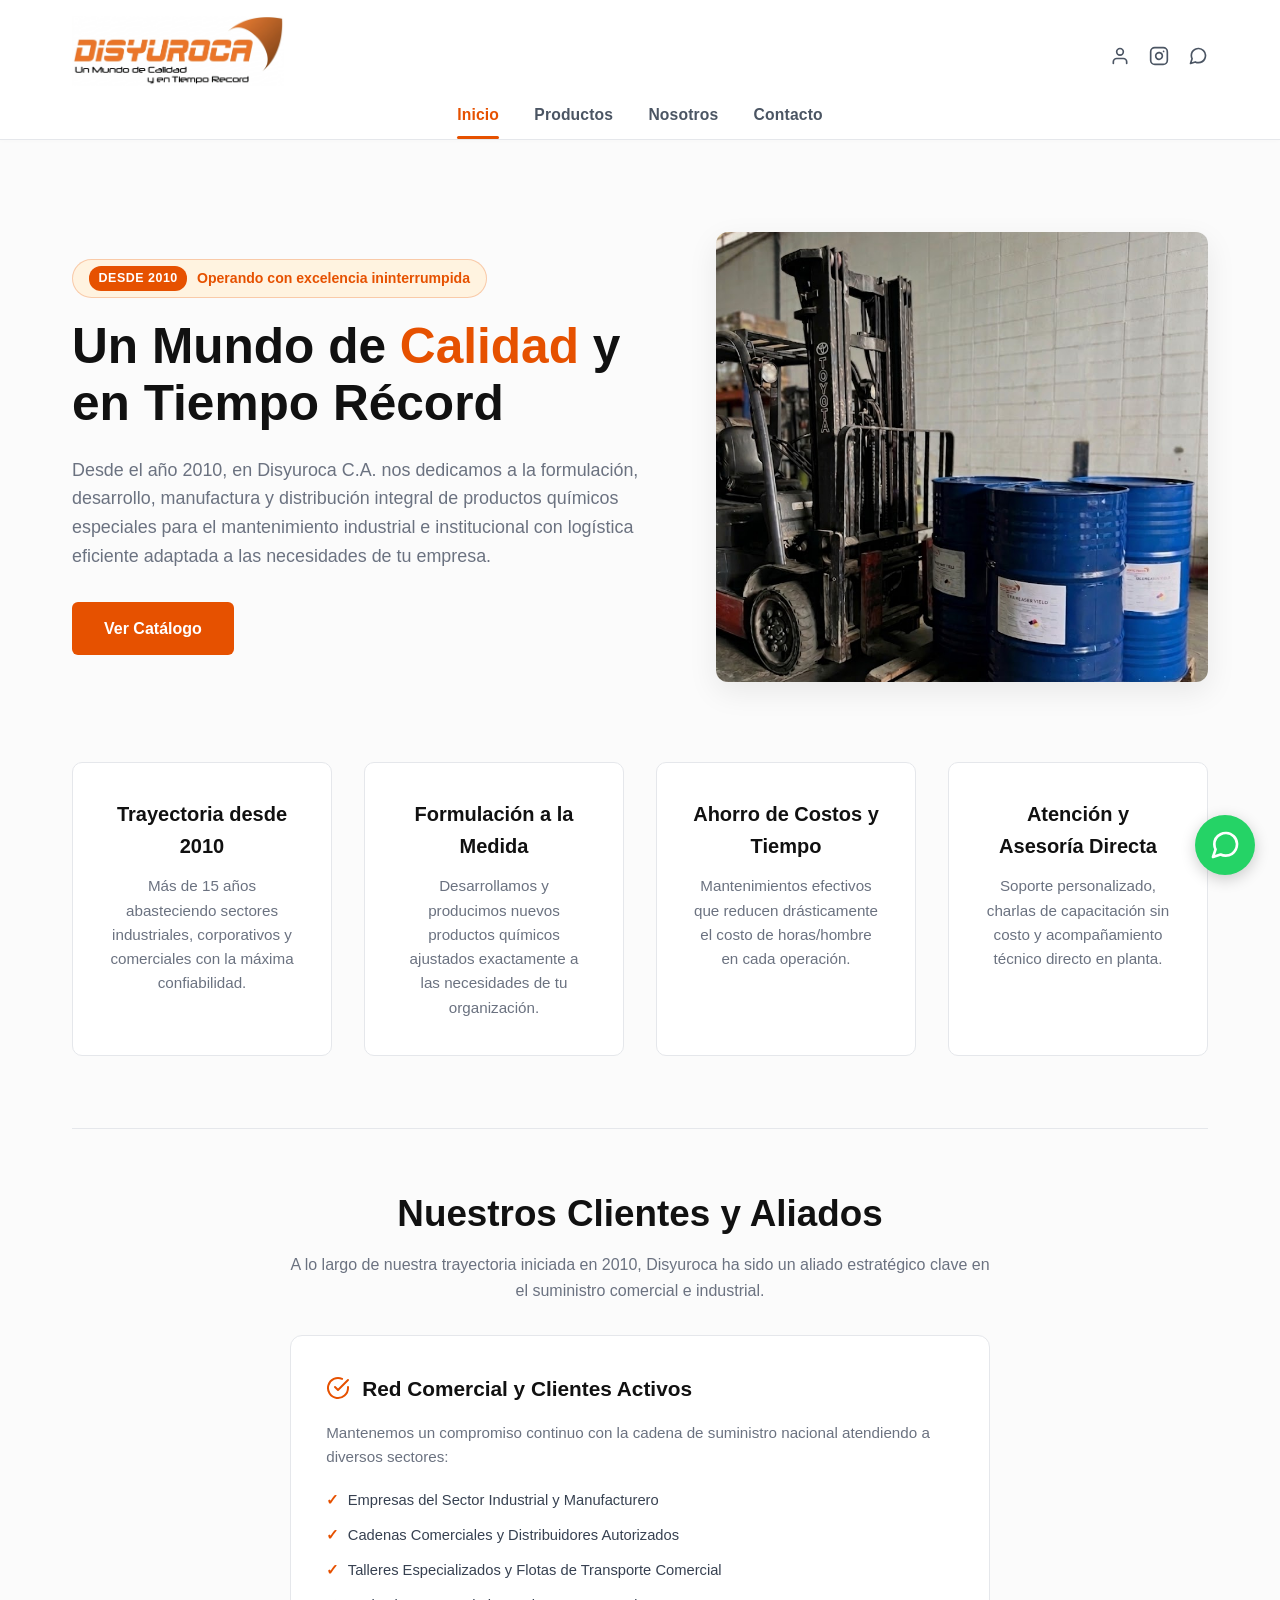
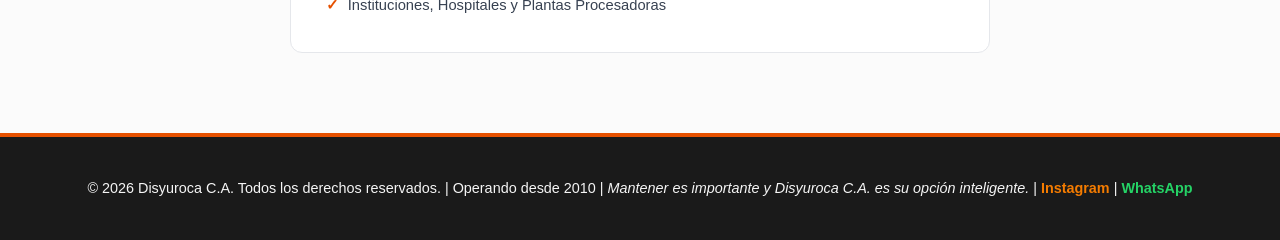
==== commit 79317644: "Change image source in index.html" ====
--- a/index.html
+++ b/index.html
@@ -69,7 +69,7 @@
                 </div>
             </div>
             <div style="flex: 1; display: flex; align-items: center; justify-content: center;">
-                <img src="images/IMG_0590.png" alt="Disyuroca Home" style="width: 100%; max-height: 450px; object-fit: cover; border-radius: 12px; box-shadow: 0 10px 30px rgba(0,0,0,0.08);">
+                <img src="images/image(1).png" alt="Disyuroca Home" style="width: 100%; max-height: 450px; object-fit: cover; border-radius: 12px; box-shadow: 0 10px 30px rgba(0,0,0,0.08);">
             </div>
         </div>
 
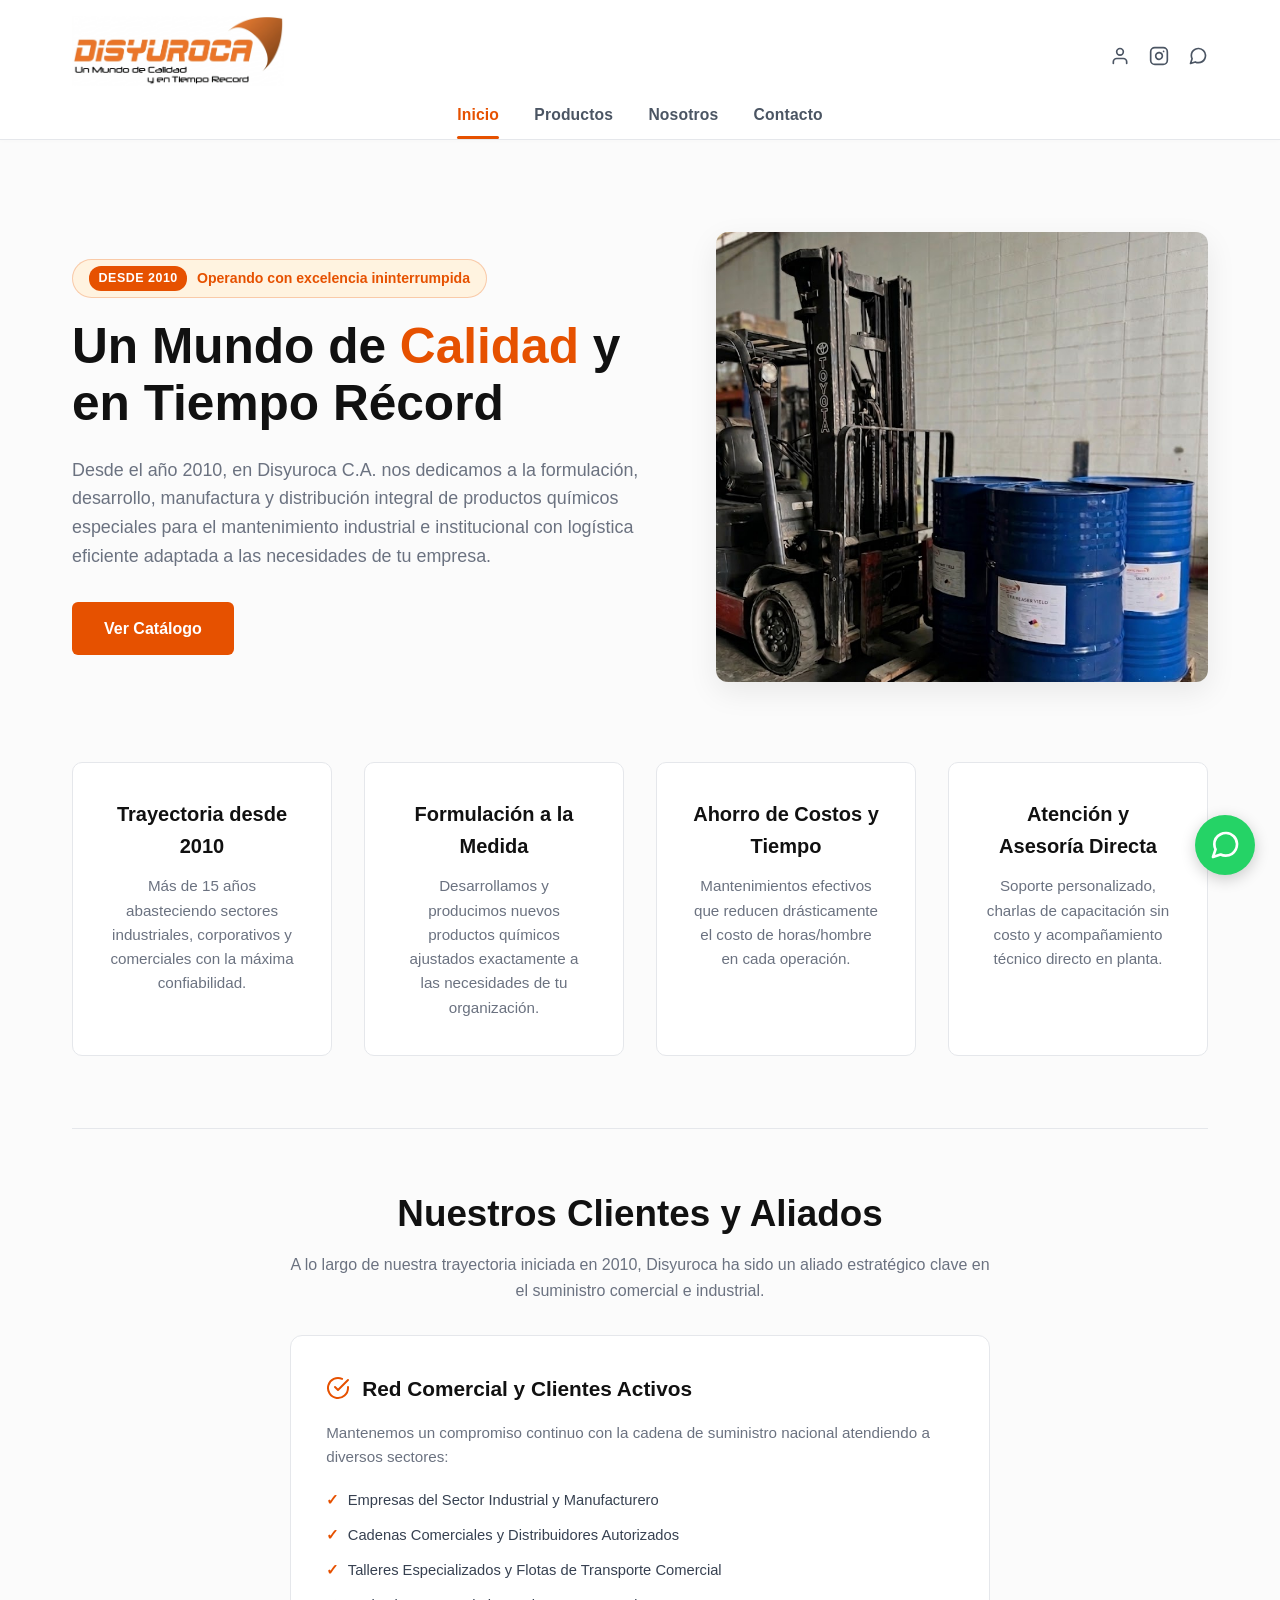
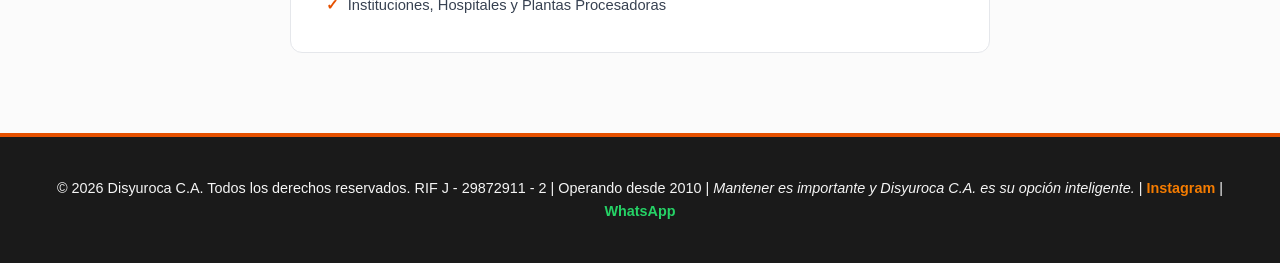
==== commit 7846a64e: "Modify footer copyright information Updated footer text to include RIF information." ====
--- a/index.html
+++ b/index.html
@@ -116,7 +116,7 @@
 
     <!-- FOOTER -->
     <footer>
-        <p>&copy; 2026 Disyuroca C.A. Todos los derechos reservados. | Operando desde 2010 | <em>Mantener es importante y Disyuroca C.A. es su opción inteligente.</em> | <a href="https://www.instagram.com/disyuroca" target="_blank">Instagram</a> | <a href="https://wa.me/584244413370" target="_blank" style="color: var(--whatsapp);">WhatsApp</a></p>
+        <p>&copy; 2026 Disyuroca C.A. Todos los derechos reservados. RIF J - 29872911 - 2 | Operando desde 2010 | <em>Mantener es importante y Disyuroca C.A. es su opción inteligente.</em> | <a href="https://www.instagram.com/disyuroca" target="_blank">Instagram</a> | <a href="https://wa.me/584244413370" target="_blank" style="color: var(--whatsapp);">WhatsApp</a></p>
     </footer>
 
 </body>
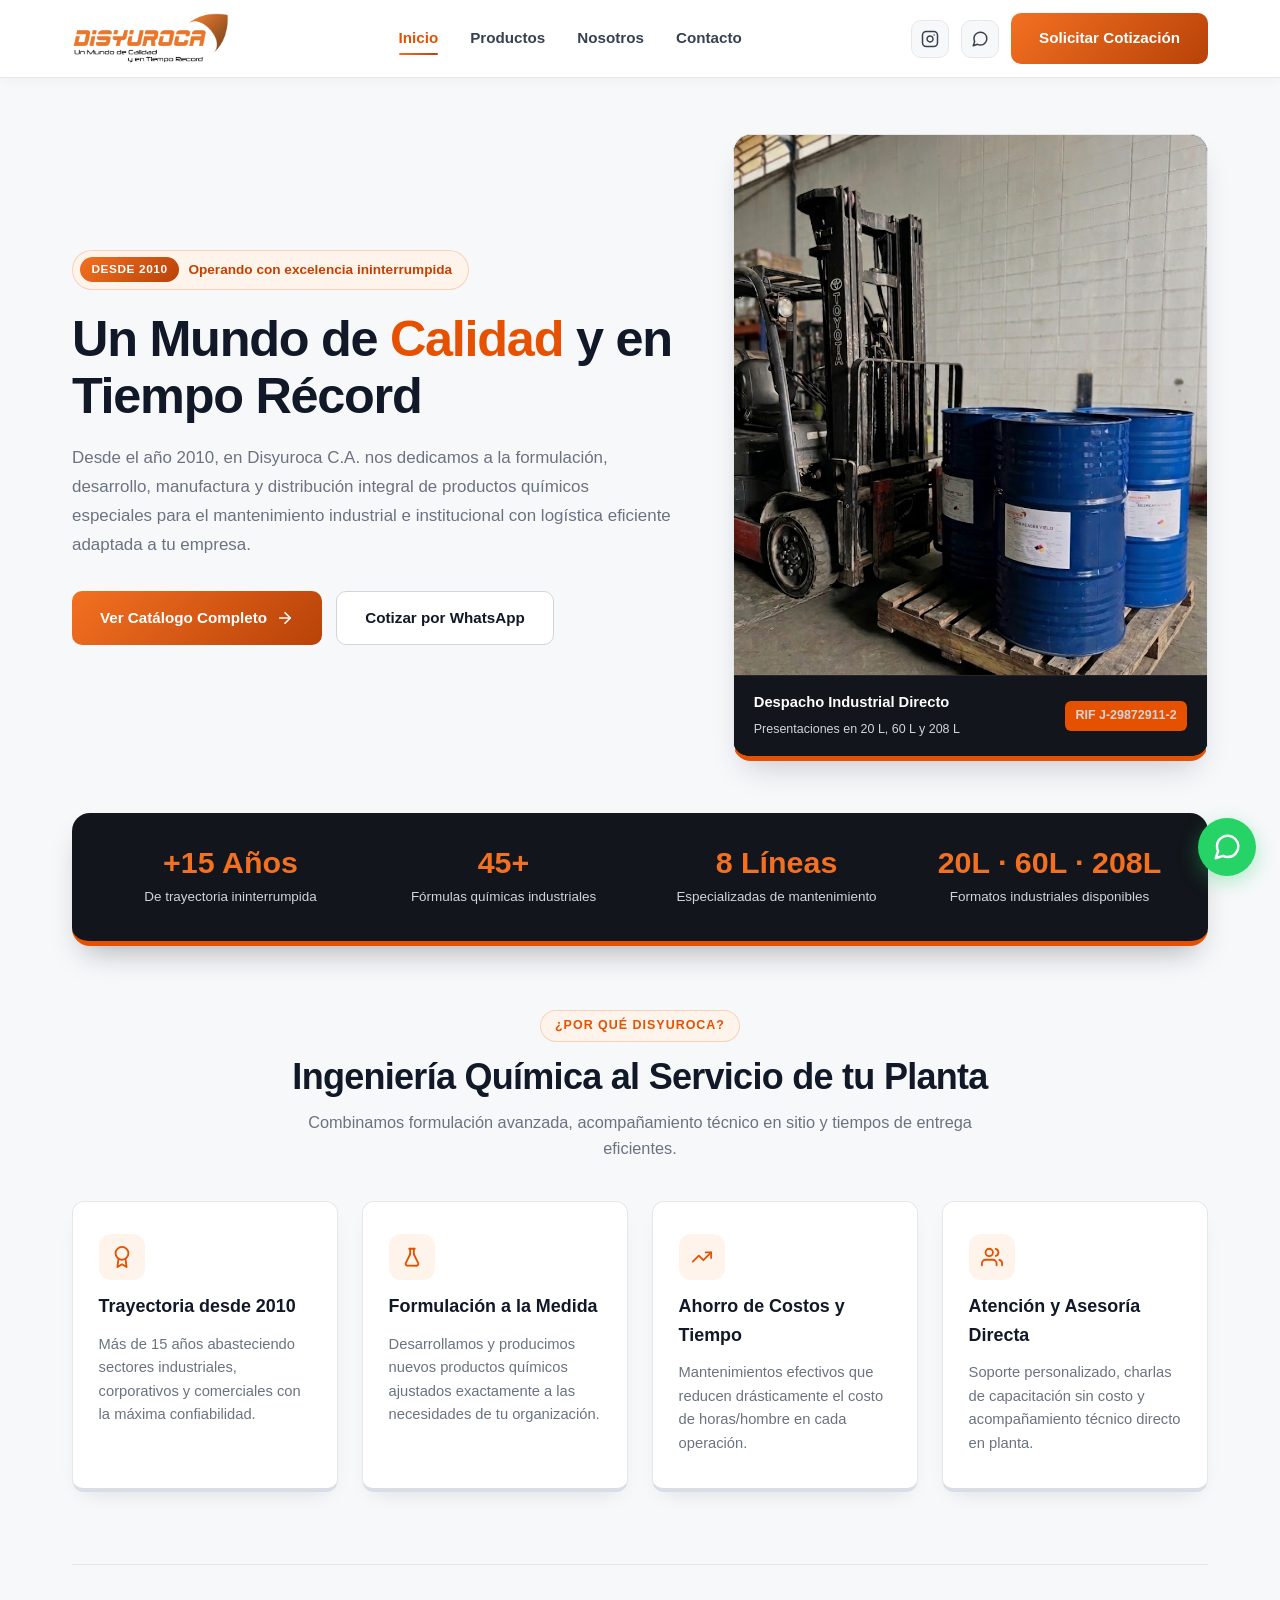
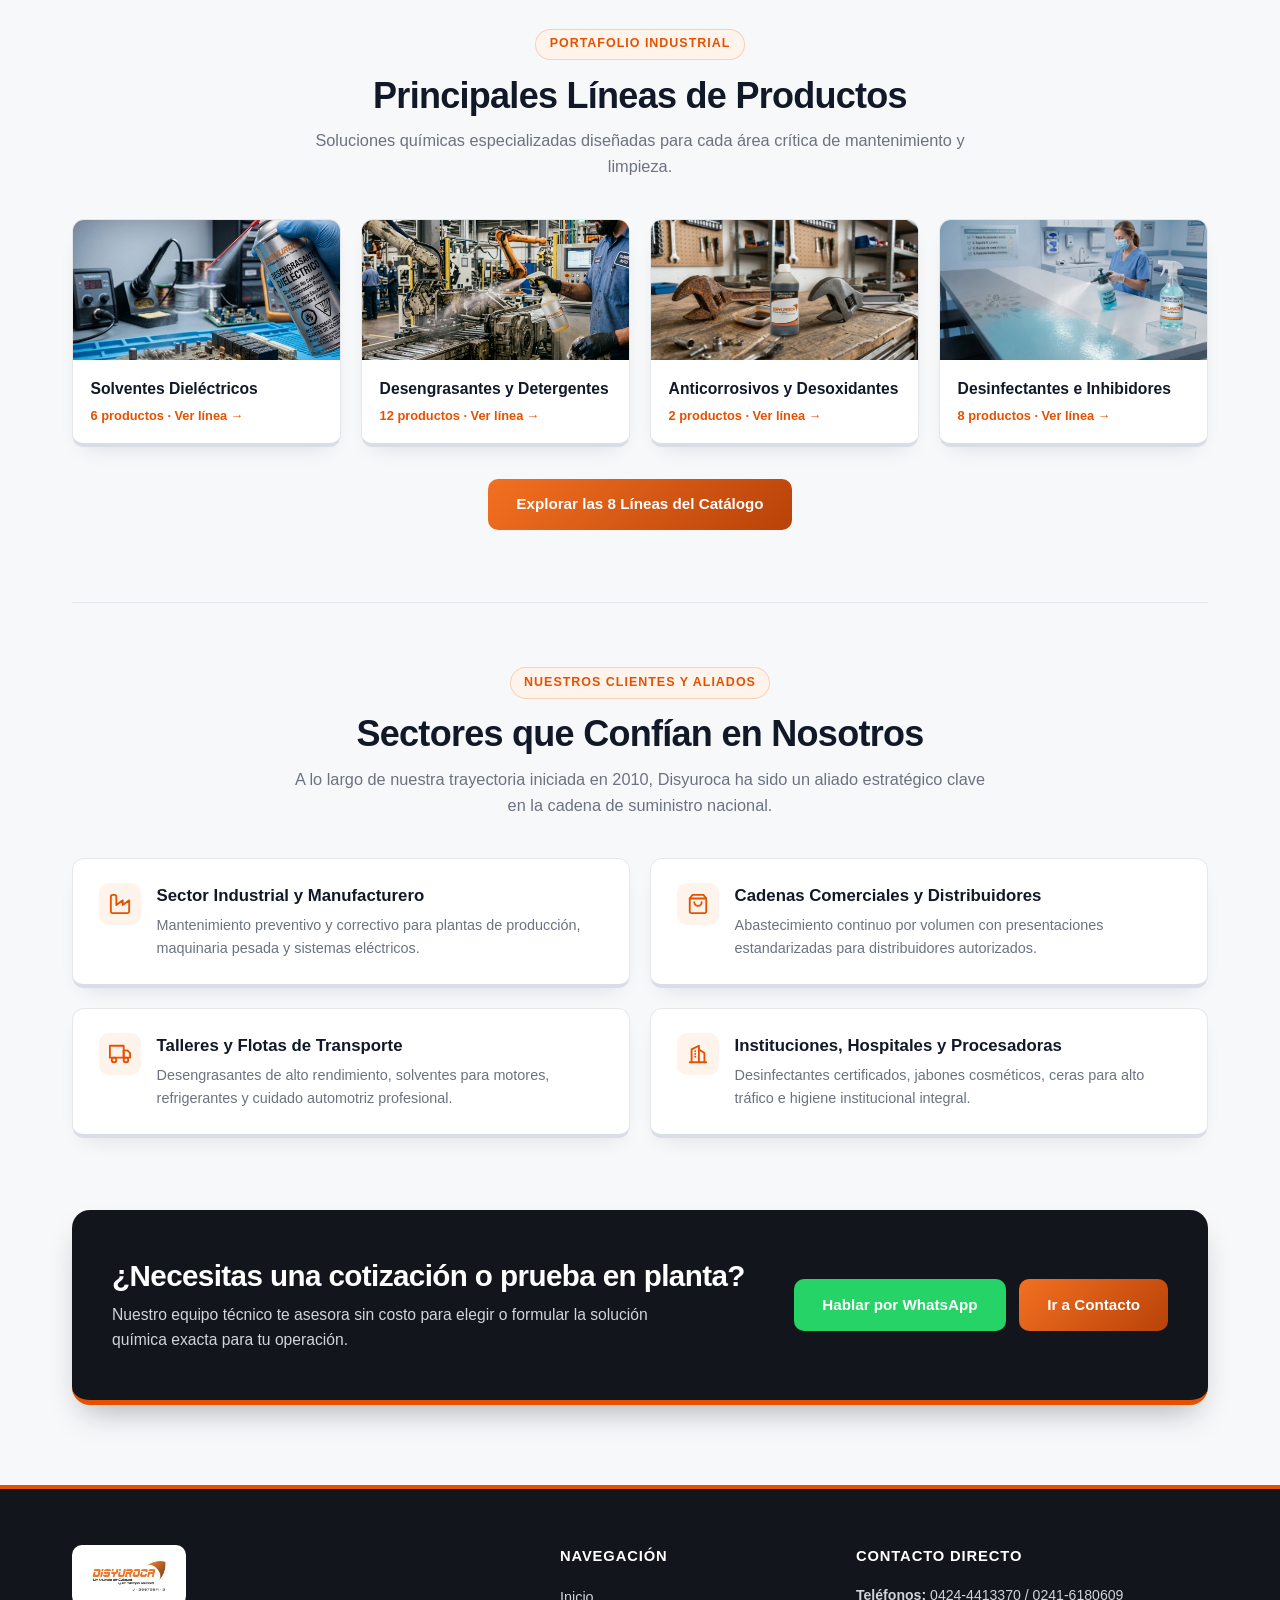
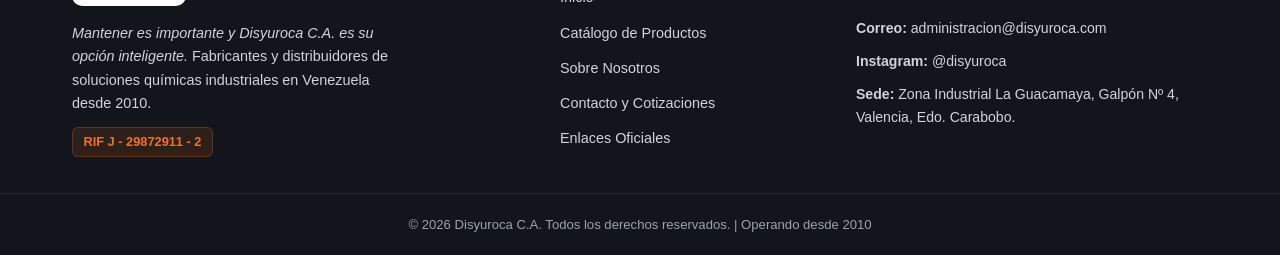
==== commit c4040a08: "Redesign Disyuroca website, catalog search, logos, and links page" ====
--- a/index.html
+++ b/index.html
@@ -5,119 +5,310 @@
     <meta name="viewport" content="width=device-width, initial-scale=1.0">
     <title>Disyuroca C.A. | Soluciones Químicas Industriales desde 2010</title>
     <meta name="description" content="Fabricantes y distribuidores de productos químicos industriales y soluciones de limpieza en Venezuela desde 2010. Calidad, servicio técnico y formulación a medida.">
-    
+
     <!-- Favicon -->
-    <link rel="icon" type="image/png" href="images/logo.png" />
-
-    <!-- Open Graph (Redes Sociales) -->
+    <link rel="icon" type="image/png" href="images/favicon.png" />
+
+    <!-- Google Fonts -->
+    <link rel="preconnect" href="https://fonts.googleapis.com">
+    <link rel="preconnect" href="https://fonts.gstatic.com" crossorigin>
+    <link href="https://fonts.googleapis.com/css2?family=Plus+Jakarta+Sans:wght@400;500;600;700;800&display=swap" rel="stylesheet">
+
+    <!-- Open Graph -->
     <meta property="og:type" content="website" />
     <meta property="og:title" content="Disyuroca C.A. | Soluciones Químicas Industriales desde 2010" />
     <meta property="og:description" content="Fabricantes certificados de desengrasantes, limpiadores y productos químicos para la industria en Venezuela. Calidad y Tiempo Récord." />
-    <meta property="og:image" content="images/logo.png" />
+    <meta property="og:image" content="images/logo-rif.png" />
 
     <link rel="stylesheet" href="styles.css">
 </head>
 <body>
 
     <!-- BOTÓN FLOTANTE WHATSAPP -->
-    <a href="https://wa.me/584244413370?text=Hola,%20quisiera%20solicitar%20informaci%C3%B3n%20y%20una%20cotizaci%C3%B3n%20de%20sus%20productos." target="_blank" class="floating-whatsapp" aria-label="Chat de WhatsApp">
-        <svg width="32" height="32" viewBox="0 0 24 24" fill="none" stroke="currentColor" stroke-width="2" stroke-linecap="round" stroke-linejoin="round"><path d="M21 11.5a8.38 8.38 0 0 1-.9 3.8 8.5 8.5 0 0 1-7.6 4.7 8.38 8.38 0 0 1-3.8-.9L3 21l1.9-5.7a8.38 8.38 0 0 1-.9-3.8 8.5 8.5 0 0 1 4.7-7.6 8.38 8.38 0 0 1 3.8-.9h.5a8.48 8.48 0 0 1 8 8v.5z"></path></svg>
+    <a href="https://wa.me/584244413370?text=Hola,%20quisiera%20solicitar%20informaci%C3%B3n%20y%20una%20cotizaci%C3%B3n%20de%20sus%20productos." target="_blank" rel="noopener noreferrer" class="floating-whatsapp" aria-label="Chat de WhatsApp">
+        <svg width="30" height="30" viewBox="0 0 24 24" fill="none" stroke="currentColor" stroke-width="2" stroke-linecap="round" stroke-linejoin="round"><path d="M21 11.5a8.38 8.38 0 0 1-.9 3.8 8.5 8.5 0 0 1-7.6 4.7 8.38 8.38 0 0 1-3.8-.9L3 21l1.9-5.7a8.38 8.38 0 0 1-.9-3.8 8.5 8.5 0 0 1 4.7-7.6 8.38 8.38 0 0 1 3.8-.9h.5a8.48 8.48 0 0 1 8 8v.5z"></path></svg>
     </a>
 
     <!-- NAVEGACIÓN SUPERIOR -->
-    <nav>
+    <nav class="site-nav">
         <div class="nav-container">
-            <div class="nav-top-row">
-                <a href="index.html" class="logo-container">
-                    <img src="images/logo.png" alt="Disyuroca C.A. Logo" class="logo-img">
-                </a>
-                
-                <div class="nav-utilities">
-                    <a href="contacto.html" class="nav-icon-btn" aria-label="Contacto">
-                        <svg width="20" height="20" viewBox="0 0 24 24" fill="none" stroke="currentColor" stroke-width="2" stroke-linecap="round" stroke-linejoin="round"><path d="M20 21v-2a4 4 0 0 0-4-4H8a4 4 0 0 0-4 4v2"></path><circle cx="12" cy="7" r="4"></circle></svg>
-                    </a>
-                    <a href="https://www.instagram.com/disyuroca" target="_blank" class="nav-icon-btn" aria-label="Instagram">
-                        <svg width="20" height="20" viewBox="0 0 24 24" fill="none" stroke="currentColor" stroke-width="2" stroke-linecap="round" stroke-linejoin="round"><rect x="2" y="2" width="20" height="20" rx="5" ry="5"></rect><path d="M16 11.37A4 4 0 1 1 12.63 8 4 4 0 0 1 16 11.37z"></path><line x1="17.5" y1="6.5" x2="17.51" y2="6.5"></line></svg>
-                    </a>
-                    <a href="https://wa.me/584244413370?text=Hola,%20quisiera%20solicitar%20informaci%C3%B3n%20y%20una%20cotizaci%C3%B3n%20de%20sus%20productos." target="_blank" class="nav-icon-btn ws-nav" aria-label="WhatsApp">
-                        <svg width="20" height="20" viewBox="0 0 24 24" fill="none" stroke="currentColor" stroke-width="2" stroke-linecap="round" stroke-linejoin="round"><path d="M21 11.5a8.38 8.38 0 0 1-.9 3.8 8.5 8.5 0 0 1-7.6 4.7 8.38 8.38 0 0 1-3.8-.9L3 21l1.9-5.7a8.38 8.38 0 0 1-.9-3.8 8.5 8.5 0 0 1 4.7-7.6 8.38 8.38 0 0 1 3.8-.9h.5a8.48 8.48 0 0 1 8 8v.5z"></path></svg>
-                    </a>
-                </div>
-            </div>
-            
+            <a href="index.html" class="logo-container" aria-label="Disyuroca C.A. Inicio">
+                <img src="images/logo-transparent.png" alt="Disyuroca C.A. - Un Mundo de Calidad y en Tiempo Récord" class="logo-img">
+            </a>
+
             <ul class="nav-links">
                 <li><a href="index.html" class="active">Inicio</a></li>
                 <li><a href="productos.html">Productos</a></li>
                 <li><a href="nosotros.html">Nosotros</a></li>
                 <li><a href="contacto.html">Contacto</a></li>
             </ul>
+
+            <div class="nav-actions">
+                <a href="https://www.instagram.com/disyuroca" target="_blank" rel="noopener noreferrer" class="nav-icon-btn" aria-label="Instagram">
+                    <svg width="18" height="18" viewBox="0 0 24 24" fill="none" stroke="currentColor" stroke-width="2" stroke-linecap="round" stroke-linejoin="round"><rect x="2" y="2" width="20" height="20" rx="5" ry="5"></rect><path d="M16 11.37A4 4 0 1 1 12.63 8 4 4 0 0 1 16 11.37z"></path><line x1="17.5" y1="6.5" x2="17.51" y2="6.5"></line></svg>
+                </a>
+                <a href="https://wa.me/584244413370?text=Hola,%20quisiera%20solicitar%20informaci%C3%B3n%20y%20una%20cotizaci%C3%B3n%20de%20sus%20productos." target="_blank" rel="noopener noreferrer" class="nav-icon-btn ws-nav" aria-label="WhatsApp">
+                    <svg width="18" height="18" viewBox="0 0 24 24" fill="none" stroke="currentColor" stroke-width="2" stroke-linecap="round" stroke-linejoin="round"><path d="M21 11.5a8.38 8.38 0 0 1-.9 3.8 8.5 8.5 0 0 1-7.6 4.7 8.38 8.38 0 0 1-3.8-.9L3 21l1.9-5.7a8.38 8.38 0 0 1-.9-3.8 8.5 8.5 0 0 1 4.7-7.6 8.38 8.38 0 0 1 3.8-.9h.5a8.48 8.48 0 0 1 8 8v.5z"></path></svg>
+                </a>
+                <a href="contacto.html" class="btn nav-cta-btn">Solicitar Cotización</a>
+            </div>
+
+            <button class="nav-toggle" id="navToggle" aria-label="Abrir menú" aria-expanded="false">
+                <svg width="22" height="22" viewBox="0 0 24 24" fill="none" stroke="currentColor" stroke-width="2.2" stroke-linecap="round" stroke-linejoin="round"><line x1="3" y1="6" x2="21" y2="6"></line><line x1="3" y1="12" x2="21" y2="12"></line><line x1="3" y1="18" x2="21" y2="18"></line></svg>
+            </button>
         </div>
     </nav>
 
+    <!-- MENÚ MÓVIL -->
+    <div class="mobile-menu" id="mobileMenu">
+        <a href="index.html" class="mobile-link active">Inicio</a>
+        <a href="productos.html" class="mobile-link">Productos</a>
+        <a href="nosotros.html" class="mobile-link">Nosotros</a>
+        <a href="contacto.html" class="mobile-link">Contacto</a>
+        <div class="mobile-menu-actions">
+            <a href="contacto.html" class="btn btn-sm" style="flex: 1;">Cotizar</a>
+            <a href="https://wa.me/584244413370?text=Hola,%20quisiera%20solicitar%20una%20cotizaci%C3%B3n%20de%20sus%20productos." target="_blank" rel="noopener noreferrer" class="btn btn-whatsapp btn-sm" style="flex: 1;">WhatsApp</a>
+        </div>
+    </div>
+
     <!-- CONTENIDO PRINCIPAL -->
     <main class="page">
-        <div class="hero">
+        <!-- HERO -->
+        <section class="hero">
             <div class="hero-content">
                 <div class="badge-experience">
                     <span>Desde 2010</span> Operando con excelencia ininterrumpida
                 </div>
                 <h1>Un Mundo de <span>Calidad</span> y en Tiempo Récord</h1>
-                <p>Desde el año 2010, en Disyuroca C.A. nos dedicamos a la formulación, desarrollo, manufactura y distribución integral de productos químicos especiales para el mantenimiento industrial e institucional con logística eficiente adaptada a las necesidades de tu empresa.</p>
-                
+                <p>Desde el año 2010, en Disyuroca C.A. nos dedicamos a la formulación, desarrollo, manufactura y distribución integral de productos químicos especiales para el mantenimiento industrial e institucional con logística eficiente adaptada a tu empresa.</p>
+
                 <div class="hero-buttons">
-                    <a href="productos.html" class="btn">Ver Catálogo</a>
-                </div>
-            </div>
-            <div style="flex: 1; display: flex; align-items: center; justify-content: center;">
-                <img src="images/image(1).png" alt="Disyuroca Home" style="width: 100%; max-height: 450px; object-fit: cover; border-radius: 12px; box-shadow: 0 10px 30px rgba(0,0,0,0.08);">
+                    <a href="productos.html" class="btn">
+                        Ver Catálogo Completo
+                        <svg width="18" height="18" viewBox="0 0 24 24" fill="none" stroke="currentColor" stroke-width="2.2" stroke-linecap="round" stroke-linejoin="round"><line x1="5" y1="12" x2="19" y2="12"></line><polyline points="12 5 19 12 12 19"></polyline></svg>
+                    </a>
+                    <a href="https://wa.me/584244413370?text=Hola,%20quisiera%20solicitar%20asesor%C3%ADa%20y%20cotizaci%C3%B3n%20de%20productos%20industriales." target="_blank" rel="noopener noreferrer" class="btn btn-outline">
+                        Cotizar por WhatsApp
+                    </a>
+                </div>
+            </div>
+
+            <div class="hero-media">
+                <div class="hero-img-frame">
+                    <img src="images/image(1).png" alt="Tambores industriales de productos químicos Disyuroca C.A. en almacén">
+                    <div class="hero-floating-badge">
+                        <div>
+                            <strong>Despacho Industrial Directo</strong>
+                            <span>Presentaciones en 20 L, 60 L y 208 L</span>
+                        </div>
+                        <span class="hero-floating-pill">RIF J-29872911-2</span>
+                    </div>
+                </div>
+            </div>
+        </section>
+
+        <!-- MÉTRICAS DE CONFIANZA -->
+        <section class="stats-bar" aria-label="Indicadores de trayectoria">
+            <div class="stat-item">
+                <span class="stat-value">+15 Años</span>
+                <span class="stat-label">De trayectoria ininterrumpida</span>
+            </div>
+            <div class="stat-item">
+                <span class="stat-value">45+</span>
+                <span class="stat-label">Fórmulas químicas industriales</span>
+            </div>
+            <div class="stat-item">
+                <span class="stat-value">8 Líneas</span>
+                <span class="stat-label">Especializadas de mantenimiento</span>
+            </div>
+            <div class="stat-item">
+                <span class="stat-value">20L · 60L · 208L</span>
+                <span class="stat-label">Formatos industriales disponibles</span>
+            </div>
+        </section>
+
+        <!-- PROPUESTA DE VALOR -->
+        <section>
+            <div class="section-header">
+                <span class="section-eyebrow">¿Por qué Disyuroca?</span>
+                <h2>Ingeniería Química al Servicio de tu Planta</h2>
+                <p class="page-subtitle">Combinamos formulación avanzada, acompañamiento técnico en sitio y tiempos de entrega eficientes.</p>
+            </div>
+
+            <div class="features">
+                <div class="feature-card">
+                    <div class="feature-icon">
+                        <svg width="22" height="22" viewBox="0 0 24 24" fill="none" stroke="currentColor" stroke-width="2" stroke-linecap="round" stroke-linejoin="round"><circle cx="12" cy="8" r="7"></circle><polyline points="8.21 13.89 7 23 12 20 17 23 15.79 13.88"></polyline></svg>
+                    </div>
+                    <h3>Trayectoria desde 2010</h3>
+                    <p>Más de 15 años abasteciendo sectores industriales, corporativos y comerciales con la máxima confiabilidad.</p>
+                </div>
+                <div class="feature-card">
+                    <div class="feature-icon">
+                        <svg width="22" height="22" viewBox="0 0 24 24" fill="none" stroke="currentColor" stroke-width="2" stroke-linecap="round" stroke-linejoin="round"><path d="M9 3h6"></path><path d="M10 9V3"></path><path d="M14 9V3"></path><path d="M10 9L5.2 18.6A2 2 0 0 0 7 21.5h10a2 2 0 0 0 1.8-2.9L14 9"></path></svg>
+                    </div>
+                    <h3>Formulación a la Medida</h3>
+                    <p>Desarrollamos y producimos nuevos productos químicos ajustados exactamente a las necesidades de tu organización.</p>
+                </div>
+                <div class="feature-card">
+                    <div class="feature-icon">
+                        <svg width="22" height="22" viewBox="0 0 24 24" fill="none" stroke="currentColor" stroke-width="2" stroke-linecap="round" stroke-linejoin="round"><polyline points="22 7 13.5 15.5 8.5 10.5 2 17"></polyline><polyline points="16 7 22 7 22 13"></polyline></svg>
+                    </div>
+                    <h3>Ahorro de Costos y Tiempo</h3>
+                    <p>Mantenimientos efectivos que reducen drásticamente el costo de horas/hombre en cada operación.</p>
+                </div>
+                <div class="feature-card">
+                    <div class="feature-icon">
+                        <svg width="22" height="22" viewBox="0 0 24 24" fill="none" stroke="currentColor" stroke-width="2" stroke-linecap="round" stroke-linejoin="round"><path d="M17 21v-2a4 4 0 0 0-4-4H5a4 4 0 0 0-4 4v2"></path><circle cx="9" cy="7" r="4"></circle><path d="M23 21v-2a4 4 0 0 0-3-3.87"></path><path d="M16 3.13a4 4 0 0 1 0 7.75"></path></svg>
+                    </div>
+                    <h3>Atención y Asesoría Directa</h3>
+                    <p>Soporte personalizado, charlas de capacitación sin costo y acompañamiento técnico directo en planta.</p>
+                </div>
+            </div>
+        </section>
+
+        <!-- LÍNEAS DESTACADAS -->
+        <section class="home-section">
+            <div class="section-header">
+                <span class="section-eyebrow">Portafolio Industrial</span>
+                <h2>Principales Líneas de Productos</h2>
+                <p class="page-subtitle">Soluciones químicas especializadas diseñadas para cada área crítica de mantenimiento y limpieza.</p>
+            </div>
+
+            <div class="lines-preview-grid">
+                <a href="productos.html" class="line-preview-card">
+                    <img src="images/dielctrico.png" alt="Solventes Dieléctricos" loading="lazy">
+                    <div class="line-preview-body">
+                        <h3>Solventes Dieléctricos</h3>
+                        <span>6 productos · Ver línea →</span>
+                    </div>
+                </a>
+                <a href="productos.html" class="line-preview-card">
+                    <img src="images/desengrasante.png" alt="Desengrasantes y Detergentes" loading="lazy">
+                    <div class="line-preview-body">
+                        <h3>Desengrasantes y Detergentes</h3>
+                        <span>12 productos · Ver línea →</span>
+                    </div>
+                </a>
+                <a href="productos.html" class="line-preview-card">
+                    <img src="images/desoxidante.png" alt="Anticorrosivos y Desoxidantes" loading="lazy">
+                    <div class="line-preview-body">
+                        <h3>Anticorrosivos y Desoxidantes</h3>
+                        <span>2 productos · Ver línea →</span>
+                    </div>
+                </a>
+                <a href="productos.html" class="line-preview-card">
+                    <img src="images/desinfectante.png" alt="Desinfectantes e Inhibidores" loading="lazy">
+                    <div class="line-preview-body">
+                        <h3>Desinfectantes e Inhibidores</h3>
+                        <span>8 productos · Ver línea →</span>
+                    </div>
+                </a>
+            </div>
+
+            <div style="text-align: center;">
+                <a href="productos.html" class="btn">Explorar las 8 Líneas del Catálogo</a>
+            </div>
+        </section>
+
+        <!-- SECTORES QUE ATENDEMOS -->
+        <section class="home-section">
+            <div class="section-header">
+                <span class="section-eyebrow">Nuestros Clientes y Aliados</span>
+                <h2>Sectores que Confían en Nosotros</h2>
+                <p class="page-subtitle">A lo largo de nuestra trayectoria iniciada en 2010, Disyuroca ha sido un aliado estratégico clave en la cadena de suministro nacional.</p>
+            </div>
+
+            <div class="sectors-grid">
+                <div class="sector-card">
+                    <div class="sector-icon">
+                        <svg width="22" height="22" viewBox="0 0 24 24" fill="none" stroke="currentColor" stroke-width="2" stroke-linecap="round" stroke-linejoin="round"><path d="M2 20a2 2 0 0 0 2 2h16a2 2 0 0 0 2-2V8l-7 5V8l-7 5V4a2 2 0 0 0-2-2H4a2 2 0 0 0-2 2Z"></path></svg>
+                    </div>
+                    <div>
+                        <h3>Sector Industrial y Manufacturero</h3>
+                        <p>Mantenimiento preventivo y correctivo para plantas de producción, maquinaria pesada y sistemas eléctricos.</p>
+                    </div>
+                </div>
+                <div class="sector-card">
+                    <div class="sector-icon">
+                        <svg width="22" height="22" viewBox="0 0 24 24" fill="none" stroke="currentColor" stroke-width="2" stroke-linecap="round" stroke-linejoin="round"><path d="M6 2L3 6v14a2 2 0 0 0 2 2h14a2 2 0 0 0 2-2V6l-3-4z"></path><line x1="3" y1="6" x2="21" y2="6"></line><path d="M16 10a4 4 0 0 1-8 0"></path></svg>
+                    </div>
+                    <div>
+                        <h3>Cadenas Comerciales y Distribuidores</h3>
+                        <p>Abastecimiento continuo por volumen con presentaciones estandarizadas para distribuidores autorizados.</p>
+                    </div>
+                </div>
+                <div class="sector-card">
+                    <div class="sector-icon">
+                        <svg width="22" height="22" viewBox="0 0 24 24" fill="none" stroke="currentColor" stroke-width="2" stroke-linecap="round" stroke-linejoin="round"><rect x="1" y="3" width="15" height="13"></rect><polygon points="16 8 20 8 23 11 23 16 16 16 16 8"></polygon><circle cx="5.5" cy="18.5" r="2.5"></circle><circle cx="18.5" cy="18.5" r="2.5"></circle></svg>
+                    </div>
+                    <div>
+                        <h3>Talleres y Flotas de Transporte</h3>
+                        <p>Desengrasantes de alto rendimiento, solventes para motores, refrigerantes y cuidado automotriz profesional.</p>
+                    </div>
+                </div>
+                <div class="sector-card">
+                    <div class="sector-icon">
+                        <svg width="22" height="22" viewBox="0 0 24 24" fill="none" stroke="currentColor" stroke-width="2" stroke-linecap="round" stroke-linejoin="round"><path d="M3 21h18"></path><path d="M5 21V7l8-4v18"></path><path d="M19 21V11l-6-4"></path><path d="M9 9h.01"></path><path d="M9 12h.01"></path><path d="M9 15h.01"></path></svg>
+                    </div>
+                    <div>
+                        <h3>Instituciones, Hospitales y Procesadoras</h3>
+                        <p>Desinfectantes certificados, jabones cosméticos, ceras para alto tráfico e higiene institucional integral.</p>
+                    </div>
+                </div>
+            </div>
+        </section>
+
+        <!-- CTA BANNER -->
+        <section class="cta-banner">
+            <div class="cta-banner-text">
+                <h2>¿Necesitas una cotización o prueba en planta?</h2>
+                <p>Nuestro equipo técnico te asesora sin costo para elegir o formular la solución química exacta para tu operación.</p>
+            </div>
+            <div class="cta-banner-actions">
+                <a href="https://wa.me/584244413370?text=Hola,%20quisiera%20solicitar%20una%20cotizaci%C3%B3n%20o%20prueba%20en%20planta." target="_blank" rel="noopener noreferrer" class="btn btn-whatsapp">Hablar por WhatsApp</a>
+                <a href="contacto.html" class="btn">Ir a Contacto</a>
+            </div>
+        </section>
+    </main>
+
+    <!-- FOOTER -->
+    <footer class="site-footer">
+        <div class="footer-container">
+            <div class="footer-col">
+                <div class="footer-brand-logo">
+                    <img src="images/logo-rif.png" alt="Disyuroca C.A. RIF J-29872911-2">
+                </div>
+                <p class="footer-slogan"><em>Mantener es importante y Disyuroca C.A. es su opción inteligente.</em> Fabricantes y distribuidores de soluciones químicas industriales en Venezuela desde 2010.</p>
+                <span class="footer-rif">RIF J - 29872911 - 2</span>
+            </div>
+
+            <div class="footer-col">
+                <h4>Navegación</h4>
+                <ul class="footer-links">
+                    <li><a href="index.html">Inicio</a></li>
+                    <li><a href="productos.html">Catálogo de Productos</a></li>
+                    <li><a href="nosotros.html">Sobre Nosotros</a></li>
+                    <li><a href="contacto.html">Contacto y Cotizaciones</a></li>
+                    <li><a href="links.html">Enlaces Oficiales</a></li>
+                </ul>
+            </div>
+
+            <div class="footer-col">
+                <h4>Contacto Directo</h4>
+                <ul class="footer-contact-list">
+                    <li><strong>Teléfonos:</strong> <a href="tel:+584244413370">0424-4413370</a> / <a href="tel:+582416180609">0241-6180609</a></li>
+                    <li><strong>Correo:</strong> <a href="mailto:administracion@disyuroca.com">administracion@disyuroca.com</a></li>
+                    <li><strong>Instagram:</strong> <a href="https://www.instagram.com/disyuroca" target="_blank" rel="noopener noreferrer">@disyuroca</a></li>
+                    <li><strong>Sede:</strong> Zona Industrial La Guacamaya, Galpón Nº 4, Valencia, Edo. Carabobo.</li>
+                </ul>
             </div>
         </div>
-
-        <div class="features">
-            <div class="feature-card">
-                <h3>Trayectoria desde 2010</h3>
-                <p>Más de 15 años abasteciendo sectores industriales, corporativos y comerciales con la máxima confiabilidad.</p>
-            </div>
-            <div class="feature-card">
-                <h3>Formulación a la Medida</h3>
-                <p>Desarrollamos y producimos nuevos productos químicos ajustados exactamente a las necesidades de tu organización.</p>
-            </div>
-            <div class="feature-card">
-                <h3>Ahorro de Costos y Tiempo</h3>
-                <p>Mantenimientos efectivos que reducen drásticamente el costo de horas/hombre en cada operación.</p>
-            </div>
-            <div class="feature-card">
-                <h3>Atención y Asesoría Directa</h3>
-                <p>Soporte personalizado, charlas de capacitación sin costo y acompañamiento técnico directo en planta.</p>
-            </div>
+        <div class="footer-bottom">
+            &copy; 2026 Disyuroca C.A. Todos los derechos reservados. | Operando desde 2010
         </div>
-
-        <div class="clients-section">
-            <h2>Nuestros Clientes y Aliados</h2>
-            <p class="page-subtitle">A lo largo de nuestra trayectoria iniciada en 2010, Disyuroca ha sido un aliado estratégico clave en el suministro comercial e industrial.</p>
-            
-            <div class="clients-grid">
-                <div class="client-category-card">
-                    <div class="client-category-header">
-                        <svg width="24" height="24" viewBox="0 0 24 24" fill="none" stroke="currentColor" stroke-width="2" stroke-linecap="round" stroke-linejoin="round"><path d="M22 11.08V12a10 10 0 1 1-5.93-9.14"></path><polyline points="22 4 12 14.01 9 11.01"></polyline></svg>
-                        <h3>Red Comercial y Clientes Activos</h3>
-                    </div>
-                    <p>Mantenemos un compromiso continuo con la cadena de suministro nacional atendiendo a diversos sectores:</p>
-                    <ul class="client-list">
-                        <li>Empresas del Sector Industrial y Manufacturero</li>
-                        <li>Cadenas Comerciales y Distribuidores Autorizados</li>
-                        <li>Talleres Especializados y Flotas de Transporte Comercial</li>
-                        <li>Instituciones, Hospitales y Plantas Procesadoras</li>
-                    </ul>
-                </div>
-            </div>
-        </div>
-    </main>
-
-    <!-- FOOTER -->
-    <footer>
-        <p>&copy; 2026 Disyuroca C.A. Todos los derechos reservados. RIF J - 29872911 - 2 | Operando desde 2010 | <em>Mantener es importante y Disyuroca C.A. es su opción inteligente.</em> | <a href="https://www.instagram.com/disyuroca" target="_blank">Instagram</a> | <a href="https://wa.me/584244413370" target="_blank" style="color: var(--whatsapp);">WhatsApp</a></p>
     </footer>
 
+    <script src="script.js"></script>
 </body>
 </html>
--- a/styles.css
+++ b/styles.css
@@ -2,141 +2,146 @@
    1. VARIABLES Y ESTILOS GLOBALES
    ========================================== */
 :root {
-    --primary: #e65100;
-    --accent: #f57c00;
+    --primary: #E65100;
+    --primary-bright: #F37021;
+    --primary-dark: #C24100;
+    --primary-soft: #FFF4EC;
+    --primary-border: rgba(230, 81, 0, 0.22);
+    --brand-gradient: linear-gradient(135deg, #F37021 0%, #B84208 100%);
+
     --whatsapp: #25D366;
-    --whatsapp-hover: #1da851;
-    --bg-dark: #1a1a1a;
-    --bg-light: #fbfbfb;
-    --text-dark: #242424;
-    --text-light: #f5f5f5;
-    --muted: #6b7280;
-    --card-bg: #ffffff;
+    --whatsapp-hover: #1DA851;
+
+    --bg-dark: #12151B;
+    --bg-dark-elevated: #1B2029;
+    --bg-light: #F7F8FA;
+    --surface: #FFFFFF;
+    --border: #E5E7EB;
+    --border-strong: #D1D5DB;
+
+    --text-dark: #111827;
+    --text-body: #374151;
+    --text-light: #F3F4F6;
+    --muted: #6B7280;
+
+    --radius-sm: 8px;
+    --radius-md: 12px;
+    --radius-lg: 18px;
+    --shadow-sm: 0 2px 8px rgba(17, 24, 39, 0.04);
+    --shadow-md: 0 10px 28px rgba(17, 24, 39, 0.08);
+    --shadow-orange: 0 8px 24px rgba(230, 81, 0, 0.22);
     --transition: all 0.25s cubic-bezier(0.4, 0, 0.2, 1);
+
+    --nav-height: 78px;
 }
 
 * {
     box-sizing: border-box;
     margin: 0;
     padding: 0;
-    font-family: -apple-system, BlinkMacSystemFont, "Segoe UI", Roboto, sans-serif;
+}
+
+html {
+    scroll-behavior: smooth;
 }
 
 body {
+    font-family: 'Plus Jakarta Sans', -apple-system, BlinkMacSystemFont, "Segoe UI", Roboto, sans-serif;
     background-color: var(--bg-light);
     color: var(--text-dark);
     line-height: 1.6;
     display: flex;
     flex-direction: column;
     min-height: 100vh;
+    -webkit-font-smoothing: antialiased;
+}
+
+img {
+    max-width: 100%;
+    display: block;
+}
+
+a {
+    color: inherit;
 }
 
 /* ==========================================
-   2. BARRA DE NAVEGACIÓN
+   2. BARRA DE NAVEGACIÓN (SINGLE-ROW + MÓVIL)
    ========================================== */
-nav {
-    background-color: #ffffff;
-    border-bottom: 1px solid #e5e7eb;
+.site-nav {
+    background-color: rgba(255, 255, 255, 0.96);
+    backdrop-filter: blur(10px);
+    -webkit-backdrop-filter: blur(10px);
+    border-bottom: 1px solid var(--border);
     position: fixed;
     top: 0;
+    left: 0;
     width: 100%;
+    height: var(--nav-height);
     z-index: 1000;
-    box-shadow: 0 1px 4px rgba(0,0,0,0.02);
+    box-shadow: 0 2px 12px rgba(17, 24, 39, 0.04);
 }
 
 .nav-container {
     max-width: 1200px;
+    height: 100%;
     margin: 0 auto;
-    padding: 1rem 2rem 0 2rem;
-    display: flex;
-    flex-direction: column;
-    gap: 0.5rem;
-}
-
-.nav-top-row {
-    display: flex;
+    padding: 0 2rem;
+    display: flex;
+    align-items: center;
     justify-content: space-between;
-    align-items: center;
-    width: 100%;
+    gap: 1.5rem;
 }
 
 .logo-container {
     display: flex;
     align-items: center;
     text-decoration: none;
-    cursor: pointer;
+    flex-shrink: 0;
 }
 
 .logo-img {
-    height: 70px;
+    height: 52px;
     width: auto;
-    display: block;
     object-fit: contain;
-}
-
-.nav-utilities {
-    display: flex;
-    align-items: center;
-    gap: 1.2rem;
-    color: #4b5563;
-    transform: translateY(5px);
-}
-
-.nav-icon-btn {
-    color: #4b5563;
-    background: none;
-    border: none;
-    cursor: pointer;
-    transition: var(--transition);
-    display: flex;
-    align-items: center;
-    text-decoration: none;
-}
-
-.nav-icon-btn:hover {
-    color: var(--primary);
-}
-
-.nav-icon-btn.ws-nav:hover {
-    color: var(--whatsapp);
+    transition: transform 0.2s ease;
+}
+
+.logo-container:hover .logo-img {
+    transform: scale(1.02);
 }
 
 .nav-links {
     display: flex;
-    gap: 2.2rem;
+    align-items: center;
+    gap: 2rem;
     list-style: none;
-    width: 100%;
-    justify-content: center;
-}
-
-.nav-links li {
-    position: relative;
 }
 
 .nav-links a {
     text-decoration: none;
-    color: #4b5563;
+    color: var(--text-body);
     font-weight: 600;
-    transition: var(--transition);
-    font-size: 0.98rem;
-    display: inline-block;
-    padding: 0.5rem 0 0.75rem 0;
-    letter-spacing: 0.01em;
+    font-size: 0.95rem;
+    padding: 0.4rem 0;
+    position: relative;
+    transition: var(--transition);
 }
 
 .nav-links a::after {
     content: '';
     position: absolute;
-    bottom: 0;
+    bottom: -2px;
     left: 0;
     width: 0;
-    height: 3px;
-    background-color: var(--primary);
-    transition: var(--transition);
+    height: 2.5px;
+    background: var(--brand-gradient);
     border-radius: 2px;
-}
-
-.nav-links a:hover {
+    transition: var(--transition);
+}
+
+.nav-links a:hover,
+.nav-links a.active {
     color: var(--primary);
 }
 
@@ -145,31 +150,153 @@
     width: 100%;
 }
 
-.nav-links a.active {
-    color: var(--primary);
+.nav-actions {
+    display: flex;
+    align-items: center;
+    gap: 0.75rem;
+    flex-shrink: 0;
+}
+
+.nav-icon-btn {
+    width: 38px;
+    height: 38px;
+    border-radius: 10px;
+    color: var(--text-body);
+    background: var(--bg-light);
+    border: 1px solid var(--border);
+    display: inline-flex;
+    align-items: center;
+    justify-content: center;
+    text-decoration: none;
+    transition: var(--transition);
+}
+
+.nav-icon-btn:hover {
+    color: var(--primary);
+    border-color: var(--primary-border);
+    background: var(--primary-soft);
+    transform: translateY(-1px);
+}
+
+.nav-icon-btn.ws-nav:hover {
+    color: var(--whatsapp);
+    border-color: rgba(37, 211, 102, 0.35);
+    background: rgba(37, 211, 102, 0.1);
+}
+
+.nav-cta-btn {
+    padding: 0.58rem 1.15rem;
+    font-size: 0.88rem;
+    border-radius: 10px;
+}
+
+.nav-toggle {
+    display: none;
+    width: 42px;
+    height: 42px;
+    border-radius: 10px;
+    border: 1px solid var(--border);
+    background: var(--surface);
+    color: var(--text-dark);
+    align-items: center;
+    justify-content: center;
+    cursor: pointer;
+    transition: var(--transition);
+}
+
+.nav-toggle:hover {
+    border-color: var(--primary);
+    color: var(--primary);
+}
+
+.mobile-menu {
+    display: none;
+    position: fixed;
+    top: var(--nav-height);
+    left: 0;
+    width: 100%;
+    background: var(--surface);
+    border-bottom: 1px solid var(--border);
+    box-shadow: var(--shadow-md);
+    padding: 1.25rem 1.5rem 1.75rem;
+    z-index: 999;
+    flex-direction: column;
+    gap: 0.5rem;
+}
+
+.mobile-menu.open {
+    display: flex;
+    animation: slideDownContent 0.2s ease-out;
+}
+
+.mobile-menu a.mobile-link {
+    text-decoration: none;
+    color: var(--text-dark);
+    font-weight: 600;
+    padding: 0.75rem 1rem;
+    border-radius: var(--radius-sm);
+    transition: var(--transition);
+}
+
+.mobile-menu a.mobile-link:hover,
+.mobile-menu a.mobile-link.active {
+    background: var(--primary-soft);
+    color: var(--primary);
+}
+
+.mobile-menu-actions {
+    display: flex;
+    gap: 0.75rem;
+    margin-top: 0.75rem;
+    padding-top: 0.9rem;
+    border-top: 1px solid var(--border);
 }
 
 /* ==========================================
-   3. MARCO PRINCIPAL
+   3. MARCO PRINCIPAL Y TIPOGRAFÍA DE SECCIÓN
    ========================================== */
 .page {
-    padding: 13.5rem 2rem 5rem 2rem;
+    padding: calc(var(--nav-height) + 3rem) 2rem 5rem 2rem;
     max-width: 1200px;
     margin: 0 auto;
     width: 100%;
     animation: pageFadeIn 0.35s ease-out;
 }
 
+.section-header {
+    text-align: center;
+    max-width: 740px;
+    margin: 0 auto 2.5rem auto;
+}
+
+.section-eyebrow {
+    display: inline-block;
+    font-size: 0.78rem;
+    font-weight: 800;
+    text-transform: uppercase;
+    letter-spacing: 0.08em;
+    color: var(--primary);
+    background: var(--primary-soft);
+    border: 1px solid var(--primary-border);
+    padding: 0.3rem 0.85rem;
+    border-radius: 999px;
+    margin-bottom: 0.85rem;
+}
+
 .page h2 {
     text-align: center;
-    font-size: 2.3rem;
-    color: #111111;
-    margin-bottom: 0.5rem;
+    font-size: 2.25rem;
+    font-weight: 800;
+    color: var(--text-dark);
+    line-height: 1.2;
+    letter-spacing: -0.02em;
+    margin-bottom: 0.65rem;
 }
 
 .page-subtitle {
     text-align: center;
     color: var(--muted);
+    font-size: 1.02rem;
     max-width: 700px;
     margin: 0 auto 1.5rem auto;
 }
@@ -179,51 +306,116 @@
     to { opacity: 1; transform: translateY(0); }
 }
 
+@keyframes slideDownContent {
+    from { opacity: 0; transform: translateY(-6px); }
+    to { opacity: 1; transform: translateY(0); }
+}
+
 /* ==========================================
-   4. COMPONENTES DE INICIO (HERO, CARDS)
+   4. BOTONES REUTILIZABLES
+   ========================================== */
+.btn {
+    display: inline-flex;
+    align-items: center;
+    justify-content: center;
+    gap: 0.55rem;
+    background: var(--brand-gradient);
+    color: #FFFFFF;
+    padding: 0.85rem 1.75rem;
+    border-radius: 10px;
+    text-decoration: none;
+    font-weight: 700;
+    font-size: 0.95rem;
+    transition: var(--transition);
+    border: none;
+    cursor: pointer;
+    font-family: inherit;
+}
+
+.btn:hover {
+    transform: translateY(-2px);
+    box-shadow: var(--shadow-orange);
+    filter: brightness(1.05);
+}
+
+.btn-outline {
+    background: var(--surface);
+    color: var(--text-dark);
+    border: 1.5px solid var(--border-strong);
+}
+
+.btn-outline:hover {
+    border-color: var(--primary);
+    color: var(--primary);
+    background: var(--primary-soft);
+    box-shadow: var(--shadow-sm);
+    filter: none;
+}
+
+.btn-whatsapp {
+    background: var(--whatsapp);
+    color: #FFFFFF;
+}
+
+.btn-whatsapp:hover {
+    background: var(--whatsapp-hover);
+    box-shadow: 0 6px 18px rgba(37, 211, 102, 0.32);
+    filter: none;
+}
+
+.btn-sm {
+    padding: 0.6rem 1.15rem;
+    font-size: 0.86rem;
+    border-radius: 8px;
+}
+
+/* ==========================================
+   5. INICIO (HERO, STATS, FEATURES, CATEGORÍAS, CLIENTES)
    ========================================== */
 .badge-experience {
     display: inline-flex;
     align-items: center;
     gap: 0.6rem;
-    background-color: #fff3e0;
-    color: var(--primary);
-    border: 1px solid rgba(230, 81, 0, 0.25);
-    padding: 0.4rem 1rem;
-    border-radius: 20px;
-    font-size: 0.88rem;
+    background-color: var(--primary-soft);
+    color: var(--primary-dark);
+    border: 1px solid var(--primary-border);
+    padding: 0.4rem 1rem 0.4rem 0.45rem;
+    border-radius: 999px;
+    font-size: 0.85rem;
     font-weight: 700;
-    margin-bottom: 1.2rem;
+    margin-bottom: 1.35rem;
 }
 
 .badge-experience span {
-    background-color: var(--primary);
-    color: white;
-    padding: 0.15rem 0.6rem;
-    border-radius: 12px;
-    font-size: 0.78rem;
+    background: var(--brand-gradient);
+    color: #FFFFFF;
+    padding: 0.2rem 0.7rem;
+    border-radius: 999px;
+    font-size: 0.74rem;
+    font-weight: 800;
     text-transform: uppercase;
-    letter-spacing: 0.04em;
+    letter-spacing: 0.05em;
 }
 
 .hero {
-    display: flex;
-    align-items: center;
-    justify-content: space-between;
-    gap: 4rem;
-    padding: 1rem 0 3rem 0;
+    display: grid;
+    grid-template-columns: 1.12fr 0.88fr;
+    align-items: center;
+    gap: 3.5rem;
+    padding: 0.5rem 0 3.25rem 0;
 }
 
 .hero-content {
-    max-width: 580px;
+    max-width: 600px;
 }
 
 .hero h1 {
-    font-size: 3.1rem;
+    font-size: 3.15rem;
     font-weight: 800;
-    color: #111111;
-    line-height: 1.15;
-    margin-bottom: 1.5rem;
+    color: var(--text-dark);
+    line-height: 1.12;
+    letter-spacing: -0.025em;
+    margin-bottom: 1.25rem;
 }
 
 .hero h1 span {
@@ -231,242 +423,538 @@
 }
 
 .hero p {
-    font-size: 1.12rem;
+    font-size: 1.06rem;
     color: var(--muted);
     margin-bottom: 2rem;
+    line-height: 1.7;
 }
 
 .hero-buttons {
     display: flex;
+    gap: 0.9rem;
+    flex-wrap: wrap;
+}
+
+.hero-media {
+    position: relative;
+    display: flex;
+    justify-content: center;
+}
+
+.hero-img-frame {
+    width: 100%;
+    max-width: 480px;
+    border-radius: var(--radius-lg);
+    overflow: hidden;
+    background: var(--bg-dark);
+    border: 1px solid var(--border);
+    border-bottom: 5px solid var(--primary);
+    box-shadow: 0 16px 32px -12px rgba(17, 24, 39, 0.22);
+    display: flex;
+    flex-direction: column;
+}
+
+.hero-img-frame img {
+    width: 100%;
+    height: auto;
+    max-height: 540px;
+    object-fit: cover;
+    object-position: center bottom;
+}
+
+.hero-floating-badge {
+    background: var(--bg-dark);
+    color: #FFFFFF;
+    padding: 0.95rem 1.25rem;
+    display: flex;
+    align-items: center;
+    justify-content: space-between;
+    gap: 1rem;
+    border-top: 1px solid rgba(255, 255, 255, 0.08);
+}
+
+.hero-floating-badge strong {
+    display: block;
+    font-size: 0.92rem;
+    color: #FFFFFF;
+}
+
+.hero-floating-badge span {
+    font-size: 0.78rem;
+    color: #D1D5DB;
+}
+
+.hero-floating-pill {
+    background: var(--primary);
+    color: #FFFFFF;
+    font-size: 0.74rem;
+    font-weight: 800;
+    padding: 0.3rem 0.65rem;
+    border-radius: 6px;
+    white-space: nowrap;
+}
+
+/* Barra de métricas */
+.stats-bar {
+    display: grid;
+    grid-template-columns: repeat(4, 1fr);
+    gap: 1.25rem;
+    background: var(--bg-dark);
+    color: #FFFFFF;
+    padding: 1.75rem 2rem;
+    border-radius: var(--radius-lg);
+    margin-bottom: 4rem;
+    border-bottom: 5px solid var(--primary);
+    box-shadow: 0 16px 30px -12px rgba(18, 21, 27, 0.34);
+}
+
+.stat-item {
+    text-align: center;
+    padding: 0.25rem 0.5rem;
+}
+
+.stat-value {
+    display: block;
+    font-size: 1.9rem;
+    font-weight: 800;
+    color: var(--primary-bright);
+    line-height: 1.15;
+    margin-bottom: 0.25rem;
+}
+
+.stat-label {
+    font-size: 0.84rem;
+    color: #D1D5DB;
+    font-weight: 500;
+}
+
+/* Features */
+.features {
+    display: grid;
+    grid-template-columns: repeat(4, 1fr);
+    gap: 1.5rem;
+    margin-top: 1rem;
+}
+
+.feature-card {
+    background: var(--surface);
+    padding: 2rem 1.6rem;
+    border-radius: var(--radius-md);
+    border: 1px solid var(--border);
+    border-bottom: 4px solid #D9DEE6;
+    box-shadow: 0 10px 22px -12px rgba(17, 24, 39, 0.14);
+    transition: var(--transition);
+    text-align: left;
+    display: flex;
+    flex-direction: column;
+    gap: 0.75rem;
+}
+
+.feature-card:hover {
+    border-color: var(--primary-border);
+    border-bottom-color: var(--primary);
+    transform: translateY(-4px);
+    box-shadow: 0 16px 28px -12px rgba(230, 81, 0, 0.22);
+}
+
+.feature-icon {
+    width: 46px;
+    height: 46px;
+    border-radius: 12px;
+    background: var(--primary-soft);
+    color: var(--primary);
+    display: flex;
+    align-items: center;
+    justify-content: center;
+    flex-shrink: 0;
+}
+
+.feature-card h3 {
+    color: var(--text-dark);
+    font-size: 1.12rem;
+    font-weight: 700;
+}
+
+.feature-card p {
+    font-size: 0.92rem;
+    color: var(--muted);
+    line-height: 1.6;
+}
+
+/* Vista previa de líneas en Home */
+.home-section {
+    margin-top: 4.5rem;
+    padding-top: 4rem;
+    border-top: 1px solid var(--border);
+}
+
+.lines-preview-grid {
+    display: grid;
+    grid-template-columns: repeat(4, 1fr);
+    gap: 1.25rem;
+    margin-bottom: 2rem;
+}
+
+.line-preview-card {
+    background: var(--surface);
+    border: 1px solid var(--border);
+    border-bottom: 4px solid #D9DEE6;
+    border-radius: var(--radius-md);
+    overflow: hidden;
+    text-decoration: none;
+    box-shadow: 0 10px 22px -12px rgba(17, 24, 39, 0.14);
+    transition: var(--transition);
+    display: flex;
+    flex-direction: column;
+}
+
+.line-preview-card:hover {
+    border-color: var(--primary-border);
+    border-bottom-color: var(--primary);
+    transform: translateY(-4px);
+    box-shadow: 0 16px 28px -12px rgba(230, 81, 0, 0.22);
+}
+
+.line-preview-card img {
+    width: 100%;
+    height: 140px;
+    object-fit: cover;
+}
+
+.line-preview-body {
+    padding: 1rem 1.1rem;
+    display: flex;
+    flex-direction: column;
+    gap: 0.3rem;
+}
+
+.line-preview-body h3 {
+    font-size: 0.98rem;
+    font-weight: 700;
+    color: var(--text-dark);
+}
+
+.line-preview-body span {
+    font-size: 0.8rem;
+    color: var(--primary);
+    font-weight: 600;
+}
+
+/* Sectores / Clientes */
+.sectors-grid {
+    display: grid;
+    grid-template-columns: repeat(2, 1fr);
+    gap: 1.25rem;
+    margin-top: 1.5rem;
+}
+
+.sector-card {
+    background: var(--surface);
+    border: 1px solid var(--border);
+    border-bottom: 4px solid #D9DEE6;
+    border-radius: var(--radius-md);
+    padding: 1.5rem 1.6rem;
+    display: flex;
+    align-items: flex-start;
+    gap: 1rem;
+    box-shadow: 0 10px 22px -12px rgba(17, 24, 39, 0.14);
+    transition: var(--transition);
+}
+
+.sector-card:hover {
+    border-color: var(--primary-border);
+    border-bottom-color: var(--primary);
+    box-shadow: 0 16px 28px -12px rgba(230, 81, 0, 0.22);
+    transform: translateY(-3px);
+}
+
+.sector-icon {
+    width: 42px;
+    height: 42px;
+    border-radius: 10px;
+    background: var(--primary-soft);
+    color: var(--primary);
+    display: flex;
+    align-items: center;
+    justify-content: center;
+    flex-shrink: 0;
+}
+
+.sector-card h3 {
+    font-size: 1.05rem;
+    font-weight: 700;
+    color: var(--text-dark);
+    margin-bottom: 0.25rem;
+}
+
+.sector-card p {
+    font-size: 0.9rem;
+    color: var(--muted);
+}
+
+/* CTA Banner final */
+.cta-banner {
+    margin-top: 4.5rem;
+    background: var(--bg-dark);
+    color: #FFFFFF;
+    border-radius: var(--radius-lg);
+    padding: 3rem 2.5rem;
+    display: flex;
+    align-items: center;
+    justify-content: space-between;
+    gap: 2rem;
+    position: relative;
+    overflow: hidden;
+    border-bottom: 5px solid var(--primary);
+    box-shadow: 0 16px 32px -12px rgba(18, 21, 27, 0.35);
+}
+
+.cta-banner-text h2 {
+    text-align: left;
+    color: #FFFFFF;
+    font-size: 1.85rem;
+    margin-bottom: 0.5rem;
+}
+
+.cta-banner-text p {
+    color: #D1D5DB;
+    max-width: 580px;
+    font-size: 0.98rem;
+}
+
+.cta-banner-actions {
+    display: flex;
+    gap: 0.85rem;
+    flex-wrap: wrap;
+    flex-shrink: 0;
+}
+
+/* ==========================================
+   6. CATÁLOGO DE PRODUCTOS (BUSCADOR + FILTROS + CARDS)
+   ========================================== */
+.banner-info {
+    background-color: var(--primary-soft);
+    border: 1px solid var(--primary-border);
+    border-left: 4px solid var(--primary);
+    padding: 0.95rem 1.35rem;
+    margin: 0 auto 2rem auto;
+    border-radius: var(--radius-sm);
+    font-size: 0.92rem;
+    max-width: 860px;
+    display: flex;
+    align-items: center;
+    justify-content: center;
+    gap: 0.75rem;
+    color: var(--text-dark);
+}
+
+.banner-info svg {
+    color: var(--primary);
+    flex-shrink: 0;
+}
+
+.catalog-controls {
+    background: var(--surface);
+    border: 1px solid var(--border);
+    border-radius: var(--radius-md);
+    padding: 1.25rem 1.5rem;
+    margin-bottom: 2rem;
+    box-shadow: var(--shadow-sm);
+    display: flex;
+    flex-direction: column;
+    gap: 1rem;
+}
+
+.catalog-search-row {
+    display: flex;
+    align-items: center;
     gap: 1rem;
     flex-wrap: wrap;
 }
 
-.btn {
-    display: inline-block;
-    background-color: var(--primary);
-    color: white;
-    padding: 0.85rem 2rem;
-    border-radius: 6px;
-    text-decoration: none;
+.search-input-wrap {
+    position: relative;
+    flex: 1;
+    min-width: 240px;
+}
+
+.search-input-wrap svg {
+    position: absolute;
+    left: 14px;
+    top: 50%;
+    transform: translateY(-50%);
+    color: var(--muted);
+    pointer-events: none;
+}
+
+.catalog-search-input {
+    width: 100%;
+    padding: 0.8rem 1rem 0.8rem 2.7rem;
+    border: 1.5px solid var(--border);
+    border-radius: 10px;
+    font-size: 0.95rem;
+    font-family: inherit;
+    color: var(--text-dark);
+    background: var(--bg-light);
+    transition: var(--transition);
+}
+
+.catalog-search-input:focus {
+    outline: none;
+    border-color: var(--primary);
+    background: var(--surface);
+    box-shadow: 0 0 0 3px rgba(230, 81, 0, 0.12);
+}
+
+.catalog-results-count {
+    font-size: 0.86rem;
     font-weight: 600;
-    transition: var(--transition);
-    border: none;
+    color: var(--muted);
+    white-space: nowrap;
+}
+
+.filter-pills {
+    display: flex;
+    flex-wrap: wrap;
+    gap: 0.5rem;
+}
+
+.filter-pill {
+    border: 1px solid var(--border);
+    background: var(--bg-light);
+    color: var(--text-body);
+    padding: 0.42rem 0.9rem;
+    border-radius: 999px;
+    font-size: 0.82rem;
+    font-weight: 600;
+    font-family: inherit;
     cursor: pointer;
-}
-
-.btn:hover {
-    background-color: var(--accent);
-    transform: translateY(-2px);
-    box-shadow: 0 4px 12px rgba(230, 81, 0, 0.2);
-}
-
-.btn-whatsapp {
-    background-color: var(--whatsapp);
-    color: white;
-    display: inline-flex;
-    align-items: center;
-    justify-content: center;
-    gap: 0.6rem;
-}
-
-.btn-whatsapp:hover {
-    background-color: var(--whatsapp-hover);
-    box-shadow: 0 4px 12px rgba(37, 211, 102, 0.3);
-}
-
-.features {
-    display: grid;
-    grid-template-columns: repeat(auto-fit, minmax(250px, 1fr));
-    gap: 2rem;
-    margin-top: 2rem;
-}
-
-.feature-card {
-    background: white;
-    padding: 2.2rem;
-    border-radius: 10px;
-    border: 1px solid #e5e7eb;
-    transition: var(--transition);
+    transition: var(--transition);
+}
+
+.filter-pill:hover {
+    border-color: var(--primary);
+    color: var(--primary);
+    background: var(--primary-soft);
+}
+
+.filter-pill.active {
+    background: var(--primary);
+    border-color: var(--primary);
+    color: #FFFFFF;
+}
+
+.no-results-box {
+    display: none;
     text-align: center;
-}
-
-.feature-card:hover {
-    border-color: var(--primary);
-    transform: translateY(-3px);
-    box-shadow: 0 8px 20px rgba(0,0,0,0.03);
-}
-
-.feature-card h3 {
-    margin-bottom: 0.75rem;
-    color: #111111;
-    font-size: 1.25rem;
-}
-
-.feature-card p {
-    font-size: 0.95rem;
+    padding: 3rem 1.5rem;
+    background: var(--surface);
+    border: 1px dashed var(--border-strong);
+    border-radius: var(--radius-md);
+    margin-bottom: 2.5rem;
     color: var(--muted);
 }
 
-.clients-section {
-    margin-top: 4.5rem;
-    padding-top: 3.5rem;
-    border-top: 1px solid #e5e7eb;
-}
-
-.clients-grid {
-    display: flex;
-    justify-content: center;
-    margin-top: 2rem;
-}
-
-.client-category-card {
-    background: #ffffff;
-    border: 1px solid #e5e7eb;
-    border-radius: 12px;
-    padding: 2.2rem;
-    transition: var(--transition);
-    display: flex;
-    flex-direction: column;
-    width: 100%;
-    max-width: 700px;
-}
-
-.client-category-card:hover {
-    border-color: var(--primary);
-    box-shadow: 0 10px 25px rgba(0,0,0,0.04);
-}
-
-.client-category-header {
-    display: flex;
-    align-items: center;
-    gap: 0.75rem;
-    margin-bottom: 1rem;
-    color: var(--primary);
-}
-
-.client-category-header h3 {
-    color: #111111;
-    font-size: 1.3rem;
-}
-
-.client-category-card p {
-    color: var(--muted);
-    font-size: 0.95rem;
-    margin-bottom: 1.25rem;
-}
-
-.client-list {
-    list-style: none;
-    padding: 0;
-    margin: 0;
-    display: flex;
-    flex-direction: column;
-    gap: 0.7rem;
-}
-
-.client-list li {
-    position: relative;
-    padding-left: 1.35rem;
-    font-size: 0.92rem;
-    color: #374151;
-    font-weight: 500;
-}
-
-.client-list li::before {
-    content: '✓';
-    position: absolute;
-    left: 0;
-    color: var(--primary);
-    font-weight: bold;
-}
-
-/* ==========================================
-   5. COMPONENTES DE PRODUCTOS
-   ========================================== */
-.banner-info {
-    background-color: #fff3e0;
-    border-left: 4px solid var(--primary);
-    border-right: 4px solid var(--primary);
-    padding: 0.85rem 1.25rem;
-    margin: 0 auto 1.5rem auto;
-    border-radius: 6px;
-    font-size: 0.9rem;
-    max-width: 800px;
-    text-align: center;
-    color: var(--text-dark);
+.no-results-box.visible {
+    display: block;
 }
 
 .grid {
     display: grid;
-    grid-template-columns: repeat(auto-fit, minmax(350px, 1fr));
-    gap: 2.5rem;
-    margin-top: 2rem;
+    grid-template-columns: repeat(auto-fill, minmax(340px, 1fr));
+    gap: 2rem;
+    margin-top: 1.5rem;
     margin-bottom: 4rem;
-    justify-content: center;
 }
 
 .product-card {
-    background: white;
-    border: 1px solid #e5e7eb;
-    border-radius: 12px;
+    background: var(--surface);
+    border: 1px solid var(--border);
+    border-bottom: 4px solid #D9DEE6;
+    border-radius: var(--radius-md);
     overflow: hidden;
+    box-shadow: 0 10px 22px -12px rgba(17, 24, 39, 0.14);
     transition: var(--transition);
     display: flex;
     flex-direction: column;
+}
+
+.product-card.hidden-card {
+    display: none;
 }
 
 .product-card:hover {
     transform: translateY(-4px);
-    border-color: var(--primary);
-    box-shadow: 0 12px 24px rgba(0,0,0,0.04);
+    border-color: var(--primary-border);
+    border-bottom-color: var(--primary);
+    box-shadow: 0 16px 28px -12px rgba(230, 81, 0, 0.22);
 }
 
 .product-img {
-    height: 180px;
-    background-color: #f3f4f6;
-    display: flex;
-    align-items: center;
-    justify-content: center;
-    color: var(--muted);
-    font-weight: 600;
-    border-bottom: 1px solid #e5e7eb;
+    height: 195px;
+    background-color: #F3F4F6;
+    border-bottom: 1px solid var(--border);
     overflow: hidden;
+    position: relative;
+}
+
+.product-img img {
+    width: 100%;
+    height: 100%;
+    object-fit: cover;
+    transition: transform 0.35s ease;
+}
+
+.product-card:hover .product-img img {
+    transform: scale(1.04);
+}
+
+.product-count-badge {
+    position: absolute;
+    top: 12px;
+    right: 12px;
+    background: rgba(18, 21, 27, 0.84);
+    backdrop-filter: blur(4px);
+    color: #FFFFFF;
+    font-size: 0.74rem;
+    font-weight: 700;
+    padding: 0.28rem 0.7rem;
+    border-radius: 999px;
 }
 
 .product-info {
-    padding: 1.75rem;
+    padding: 1.5rem;
     display: flex;
     flex-direction: column;
     flex-grow: 1;
 }
 
 .product-info h3 {
-    margin-bottom: 1.2rem;
-    color: #111111;
-    font-size: 1.35rem;
-    text-align: center;
+    margin-bottom: 1rem;
+    color: var(--text-dark);
+    font-size: 1.25rem;
+    font-weight: 800;
+    text-align: left;
 }
 
 .product-accordion {
-    border: 1px solid #e5e7eb;
-    border-radius: 8px;
-    margin-bottom: 1.2rem;
-    background-color: #fafafa;
+    border: 1px solid var(--border);
+    border-radius: 10px;
+    margin-bottom: 1.15rem;
+    background-color: var(--bg-light);
     overflow: hidden;
     transition: var(--transition);
 }
 
 .product-accordion[open] {
     border-color: var(--primary);
-    background-color: #ffffff;
-    box-shadow: inset 0 2px 4px rgba(0,0,0,0.01);
+    background-color: var(--surface);
 }
 
 .accordion-trigger {
-    padding: 0.9rem 1.2rem;
+    padding: 0.85rem 1.1rem;
     font-weight: 700;
-    font-size: 0.95rem;
+    font-size: 0.9rem;
     color: var(--text-dark);
     cursor: pointer;
     display: flex;
@@ -482,7 +970,7 @@
 
 .accordion-trigger:hover {
     color: var(--primary);
-    background-color: rgba(230, 81, 0, 0.02);
+    background-color: rgba(230, 81, 0, 0.03);
 }
 
 .accordion-arrow {
@@ -502,15 +990,10 @@
 }
 
 .accordion-content {
-    padding: 1.2rem;
-    border-top: 1px solid #e5e7eb;
+    padding: 1.1rem;
+    border-top: 1px solid var(--border);
     text-align: left;
-    animation: slideDownContent 0.25s ease-out;
-}
-
-@keyframes slideDownContent {
-    from { opacity: 0; transform: translateY(-6px); }
-    to { opacity: 1; transform: translateY(0); }
+    animation: slideDownContent 0.2s ease-out;
 }
 
 .catalog-list {
@@ -519,13 +1002,17 @@
     margin: 0;
     display: flex;
     flex-direction: column;
-    gap: 1.1rem;
+    gap: 0.85rem;
 }
 
 .catalog-item {
-    font-size: 0.9rem;
-    line-height: 1.45;
-    color: #374151;
+    font-size: 0.88rem;
+    line-height: 1.48;
+    color: var(--text-body);
+}
+
+.catalog-item.hidden-item {
+    display: none;
 }
 
 .catalog-item-name {
@@ -533,69 +1020,103 @@
     color: var(--primary);
     display: inline-block;
     margin-right: 0.3rem;
-    background-color: rgba(230, 81, 0, 0.05);
-    padding: 0.1rem 0.4rem;
-    border-radius: 4px;
-    font-size: 0.85rem;
-}
-
-.product-sizes {
+    background-color: var(--primary-soft);
+    padding: 0.1rem 0.45rem;
+    border-radius: 5px;
+    font-size: 0.82rem;
+}
+
+.product-footer {
     margin-top: auto;
     padding-top: 1rem;
-    border-top: 1px dashed #e5e7eb;
-    text-align: center;
+    border-top: 1px dashed var(--border);
+    display: flex;
+    flex-direction: column;
+    gap: 0.85rem;
+}
+
+.product-sizes {
+    display: flex;
+    align-items: center;
+    justify-content: space-between;
+    flex-wrap: wrap;
+    gap: 0.4rem;
 }
 
 .sizes-label {
-    display: block;
-    font-size: 0.8rem;
+    font-size: 0.76rem;
     text-transform: uppercase;
     letter-spacing: 0.05em;
     color: var(--muted);
-    margin-bottom: 0.5rem;
-    font-weight: 600;
+    font-weight: 700;
+}
+
+.size-badges-group {
+    display: flex;
+    gap: 0.35rem;
 }
 
 .size-badge {
     display: inline-block;
-    background-color: #f3f4f6;
-    color: var(--text-dark);
-    font-size: 0.85rem;
+    background-color: var(--bg-light);
+    color: var(--text-dark);
+    font-size: 0.78rem;
     font-weight: 700;
-    padding: 0.25rem 0.6rem;
-    border-radius: 4px;
-    margin: 0 0.2rem;
-    border: 1px solid #e5e7eb;
+    padding: 0.22rem 0.55rem;
+    border-radius: 5px;
+    border: 1px solid var(--border);
     transition: var(--transition);
 }
 
 .product-card:hover .size-badge {
-    background-color: rgba(230, 81, 0, 0.08);
-    border-color: var(--primary);
-    color: var(--primary);
-}
-
+    background-color: var(--primary-soft);
+    border-color: var(--primary-border);
+    color: var(--primary);
+}
+
+.quote-line-btn {
+    width: 100%;
+    display: inline-flex;
+    align-items: center;
+    justify-content: center;
+    gap: 0.5rem;
+    padding: 0.62rem 1rem;
+    border-radius: 8px;
+    text-decoration: none;
+    font-size: 0.84rem;
+    font-weight: 700;
+    color: #15803D;
+    background: #F0FDF4;
+    border: 1px solid #BBF7D0;
+    transition: var(--transition);
+}
+
+.quote-line-btn:hover {
+    background: var(--whatsapp);
+    border-color: var(--whatsapp);
+    color: #FFFFFF;
+}
+
+/* Presentaciones de envase */
 .packaging-section {
     margin: 2rem auto 1rem auto;
-    max-width: 950px;
+    max-width: 980px;
     text-align: center;
-    padding-top: 2rem;
-    border-top: 1px solid #e5e7eb;
+    padding-top: 3rem;
+    border-top: 1px solid var(--border);
 }
 
 .packaging-title {
-    font-size: 1.2rem;
+    font-size: 1.5rem;
     font-weight: 800;
-    color: var(--primary);
-    text-transform: uppercase;
-    letter-spacing: 0.05em;
-    margin-bottom: 0.4rem;
+    color: var(--text-dark);
+    margin-bottom: 0.45rem;
 }
 
 .packaging-subtitle-text {
-    font-size: 0.9rem;
+    font-size: 0.96rem;
     color: var(--muted);
-    margin-bottom: 1.5rem;
+    margin-bottom: 2rem;
 }
 
 .packaging-grid {
@@ -605,31 +1126,33 @@
 }
 
 .packaging-card {
-    background: #ffffff;
-    border: 1px solid #e5e7eb;
-    border-radius: 12px;
-    overflow: hidden;
-    padding: 1.25rem 1rem;
+    background: var(--surface);
+    border: 1px solid var(--border);
+    border-bottom: 4px solid #D9DEE6;
+    border-radius: var(--radius-md);
+    padding: 1.5rem 1.25rem;
     display: flex;
     flex-direction: column;
     align-items: center;
+    box-shadow: 0 10px 22px -12px rgba(17, 24, 39, 0.14);
     transition: var(--transition);
 }
 
 .packaging-card:hover {
-    border-color: var(--primary);
-    box-shadow: 0 8px 20px rgba(230, 81, 0, 0.08);
+    border-color: var(--primary-border);
+    border-bottom-color: var(--primary);
+    box-shadow: 0 16px 28px -12px rgba(230, 81, 0, 0.22);
     transform: translateY(-3px);
 }
 
 .packaging-img-wrapper {
     width: 100%;
-    height: 140px;
+    height: 155px;
     display: flex;
     align-items: center;
     justify-content: center;
-    margin-bottom: 0.8rem;
-    border-radius: 8px;
+    margin-bottom: 1rem;
+    border-radius: var(--radius-sm);
     overflow: hidden;
 }
 
@@ -637,121 +1160,426 @@
     max-width: 100%;
     max-height: 100%;
     object-fit: contain;
-    border-radius: 8px;
 }
 
 .packaging-badge {
-    background-color: #fff3e0;
+    background-color: var(--primary-soft);
     color: var(--primary);
     font-weight: 800;
     font-size: 1.05rem;
-    padding: 0.35rem 0.9rem;
-    border-radius: 20px;
-    border: 1px solid rgba(230, 81, 0, 0.2);
-    margin-bottom: 0.3rem;
+    padding: 0.35rem 0.95rem;
+    border-radius: 999px;
+    border: 1px solid var(--primary-border);
+    margin-bottom: 0.4rem;
 }
 
 .packaging-desc {
-    font-size: 0.85rem;
+    font-size: 0.88rem;
     color: var(--muted);
     font-weight: 500;
 }
 
 /* ==========================================
-   6. NOSOTROS
+   7. NOSOTROS
    ========================================== */
-.about-section {
-    max-width: 800px;
-    margin: 0 auto;
+.about-hero {
+    display: grid;
+    grid-template-columns: 1.15fr 0.85fr;
+    gap: 3rem;
+    align-items: center;
+    margin-bottom: 3.5rem;
+}
+
+.about-hero-text h2 {
+    text-align: left;
+    margin-bottom: 1rem;
+}
+
+.about-hero-text .lead-text {
+    font-size: 1.12rem;
+    color: var(--text-dark);
+    font-weight: 600;
+    margin-bottom: 1rem;
+    line-height: 1.6;
+}
+
+.about-hero-text p {
+    color: var(--muted);
+    margin-bottom: 1rem;
+    font-size: 0.98rem;
+    line-height: 1.7;
+}
+
+.about-brand-card {
+    background: var(--surface);
+    border: 1px solid var(--border);
+    border-bottom: 4px solid var(--primary);
+    border-radius: var(--radius-lg);
+    padding: 2.25rem;
     text-align: center;
-}
-
-.about-section p {
-    text-align: justify;
-    margin-bottom: 1.5rem;
-}
-
-.about-section p.lead-text {
-    text-align: center;
-    font-size: 1.2rem;
+    box-shadow: 0 12px 26px -12px rgba(17, 24, 39, 0.16);
+    display: flex;
+    flex-direction: column;
+    align-items: center;
+    gap: 1.25rem;
+}
+
+.about-brand-card img {
+    max-width: 300px;
+    width: 100%;
+    height: auto;
+    object-fit: contain;
+}
+
+.about-brand-meta {
+    width: 100%;
+    padding-top: 1.1rem;
+    border-top: 1px solid var(--border);
+    display: grid;
+    grid-template-columns: 1fr 1fr;
+    gap: 1rem;
+}
+
+.about-brand-meta div strong {
+    display: block;
+    font-size: 1.1rem;
+    color: var(--primary);
+    font-weight: 800;
+}
+
+.about-brand-meta div span {
+    font-size: 0.8rem;
     color: var(--muted);
 }
 
-.client-tag {
-    display: inline-block;
-    background: #f3f4f6;
-    color: #374151;
-    padding: 0.4rem 0.8rem;
-    border-radius: 6px;
-    font-size: 0.85rem;
-    font-weight: 600;
+.mission-vision-grid {
+    display: grid;
+    grid-template-columns: repeat(2, 1fr);
+    gap: 1.75rem;
+    margin-bottom: 3.5rem;
+}
+
+.mv-card {
+    background: var(--surface);
+    padding: 2.2rem;
+    border-radius: var(--radius-md);
+    border: 1px solid var(--border);
+    border-bottom: 4px solid var(--primary);
+    box-shadow: 0 12px 24px -12px rgba(17, 24, 39, 0.15);
+}
+
+.mv-header {
+    display: flex;
+    align-items: center;
+    gap: 0.85rem;
+    margin-bottom: 1rem;
+}
+
+.mv-icon {
+    width: 44px;
+    height: 44px;
+    border-radius: 10px;
+    background: var(--primary-soft);
+    color: var(--primary);
+    display: flex;
+    align-items: center;
+    justify-content: center;
+    flex-shrink: 0;
+}
+
+.mv-card h3 {
+    font-size: 1.3rem;
+    font-weight: 800;
+    color: var(--text-dark);
+}
+
+.mv-card p {
+    font-size: 0.96rem;
+    color: var(--text-body);
+    line-height: 1.7;
+}
+
+.values-grid {
+    display: grid;
+    grid-template-columns: repeat(auto-fit, minmax(220px, 1fr));
+    gap: 1rem;
+    margin-top: 1.5rem;
+    margin-bottom: 3.5rem;
+}
+
+.value-card {
+    background: var(--surface);
+    border: 1px solid var(--border);
+    border-bottom: 4px solid #D9DEE6;
+    border-radius: var(--radius-md);
+    padding: 1.35rem 1.4rem;
+    box-shadow: 0 8px 20px -12px rgba(17, 24, 39, 0.12);
+    transition: var(--transition);
+}
+
+.value-card:hover {
+    border-color: var(--primary-border);
+    border-bottom-color: var(--primary);
+    transform: translateY(-2px);
+    box-shadow: 0 14px 24px -12px rgba(230, 81, 0, 0.2);
+}
+
+.value-card strong {
+    display: flex;
+    align-items: center;
+    gap: 0.5rem;
+    color: var(--text-dark);
+    font-size: 1rem;
+    margin-bottom: 0.35rem;
+}
+
+.value-card strong::before {
+    content: '';
+    width: 8px;
+    height: 8px;
+    border-radius: 50%;
+    background: var(--primary);
+    flex-shrink: 0;
+}
+
+.value-card p {
+    font-size: 0.86rem;
+    color: var(--muted);
+    line-height: 1.5;
+}
+
+.process-grid {
+    display: grid;
+    grid-template-columns: repeat(3, 1fr);
+    gap: 1.5rem;
+    margin-top: 1.5rem;
+}
+
+.process-step {
+    background: var(--surface);
+    border: 1px solid var(--border);
+    border-bottom: 4px solid #D9DEE6;
+    border-radius: var(--radius-md);
+    padding: 1.75rem;
+    box-shadow: 0 10px 22px -12px rgba(17, 24, 39, 0.14);
+    position: relative;
+}
+
+.process-num {
+    display: inline-flex;
+    align-items: center;
+    justify-content: center;
+    width: 34px;
+    height: 34px;
+    border-radius: 8px;
+    background: var(--brand-gradient);
+    color: #FFFFFF;
+    font-weight: 800;
+    font-size: 0.9rem;
+    margin-bottom: 0.9rem;
+}
+
+.process-step h3 {
+    font-size: 1.08rem;
+    font-weight: 700;
+    margin-bottom: 0.45rem;
+    color: var(--text-dark);
+}
+
+.process-step p {
+    font-size: 0.9rem;
+    color: var(--muted);
+    line-height: 1.6;
 }
 
 /* ==========================================
-   7. CONTACTO
+   8. CONTACTO
    ========================================== */
 .contact-container {
     display: grid;
+    grid-template-columns: 0.95fr 1.05fr;
+    gap: 3rem;
+    align-items: start;
+}
+
+.contact-info-block {
+    display: flex;
+    flex-direction: column;
+    gap: 1.25rem;
+    text-align: left;
+}
+
+.contact-info-block h2 {
+    text-align: left;
+    margin-bottom: 0.3rem;
+}
+
+.contact-intro {
+    color: var(--muted);
+    font-size: 0.98rem;
+    line-height: 1.65;
+}
+
+.contact-cards-list {
+    display: flex;
+    flex-direction: column;
+    gap: 0.9rem;
+}
+
+.contact-item-card {
+    background: var(--surface);
+    border: 1px solid var(--border);
+    border-bottom: 4px solid #D9DEE6;
+    border-radius: var(--radius-md);
+    padding: 1.1rem 1.25rem;
+    display: flex;
+    align-items: flex-start;
+    gap: 1rem;
+    box-shadow: 0 8px 20px -12px rgba(17, 24, 39, 0.12);
+    transition: var(--transition);
+}
+
+.contact-item-card:hover {
+    border-color: var(--primary-border);
+    border-bottom-color: var(--primary);
+    box-shadow: 0 14px 24px -12px rgba(230, 81, 0, 0.18);
+    transform: translateY(-2px);
+}
+
+.contact-item-icon {
+    width: 40px;
+    height: 40px;
+    border-radius: 10px;
+    background: var(--primary-soft);
+    color: var(--primary);
+    display: flex;
+    align-items: center;
+    justify-content: center;
+    flex-shrink: 0;
+}
+
+.contact-item-body strong {
+    display: block;
+    font-size: 0.88rem;
+    color: var(--text-dark);
+    margin-bottom: 0.2rem;
+}
+
+.contact-item-body p,
+.contact-item-body a {
+    font-size: 0.92rem;
+    color: var(--muted);
+    text-decoration: none;
+    line-height: 1.5;
+}
+
+.contact-item-body a:hover {
+    color: var(--primary);
+    text-decoration: underline;
+}
+
+.contact-form {
+    background: var(--surface);
+    padding: 2.25rem;
+    border-radius: var(--radius-lg);
+    border: 1px solid var(--border);
+    border-bottom: 4px solid var(--primary);
+    box-shadow: 0 14px 28px -12px rgba(17, 24, 39, 0.15);
+}
+
+.contact-form h3 {
+    font-size: 1.35rem;
+    font-weight: 800;
+    color: var(--text-dark);
+    margin-bottom: 0.35rem;
+}
+
+.contact-form-sub {
+    font-size: 0.9rem;
+    color: var(--muted);
+    margin-bottom: 1.5rem;
+}
+
+.form-row {
+    display: grid;
     grid-template-columns: 1fr 1fr;
-    gap: 4rem;
-}
-
-.contact-info-block {
-    display: flex;
-    flex-direction: column;
-    justify-content: center;
-    text-align: left;
-}
-
-.contact-form {
-    background: white;
-    padding: 2.5rem;
-    border-radius: 12px;
-    border: 1px solid #e5e7eb;
+    gap: 1rem;
 }
 
 .form-group {
-    margin-bottom: 1.5rem;
+    margin-bottom: 1.2rem;
 }
 
 .form-group label {
     display: block;
-    margin-bottom: 0.5rem;
+    margin-bottom: 0.45rem;
     font-weight: 600;
-    font-size: 0.9rem;
-}
-
-.form-group input, .form-group textarea {
+    font-size: 0.88rem;
+    color: var(--text-dark);
+}
+
+.form-group input,
+.form-group select,
+.form-group textarea {
     width: 100%;
-    padding: 0.85rem;
-    border: 1px solid #d1d5db;
-    border-radius: 6px;
-    font-size: 1rem;
-    transition: var(--transition);
-}
-
-.form-group input:focus, .form-group textarea:focus {
+    padding: 0.8rem 0.95rem;
+    border: 1.5px solid var(--border);
+    border-radius: 9px;
+    font-size: 0.95rem;
+    font-family: inherit;
+    color: var(--text-dark);
+    background: var(--bg-light);
+    transition: var(--transition);
+}
+
+.form-group input:focus,
+.form-group select:focus,
+.form-group textarea:focus {
     outline: none;
     border-color: var(--primary);
-    box-shadow: 0 0 0 3px rgba(230, 81, 0, 0.1);
+    background: var(--surface);
+    box-shadow: 0 0 0 3px rgba(230, 81, 0, 0.12);
+}
+
+.form-status {
+    display: none;
+    margin-top: 1rem;
+    padding: 0.9rem 1.1rem;
+    border-radius: 9px;
+    font-size: 0.9rem;
+    font-weight: 600;
+}
+
+.form-status.success {
+    display: block;
+    background: #ECFDF5;
+    color: #065F46;
+    border: 1px solid #A7F3D0;
+}
+
+.form-status.error {
+    display: block;
+    background: #FEF2F2;
+    color: #991B1B;
+    border: 1px solid #FECACA;
 }
 
 /* ==========================================
-   8. BOTÓN FLOTANTE WHATSAPP Y FOOTER
+   9. BOTÓN FLOTANTE WHATSAPP Y FOOTER CORPORATIVO
    ========================================== */
 .floating-whatsapp {
     position: fixed;
-    bottom: 25px;
-    right: 25px;
+    bottom: 24px;
+    right: 24px;
     background-color: var(--whatsapp);
-    color: white;
-    width: 60px;
-    height: 60px;
+    color: #FFFFFF;
+    width: 58px;
+    height: 58px;
     border-radius: 50%;
     display: flex;
     align-items: center;
     justify-content: center;
-    box-shadow: 0 4px 15px rgba(0, 0, 0, 0.2);
+    box-shadow: 0 6px 20px rgba(37, 211, 102, 0.35);
     z-index: 9999;
     transition: var(--transition);
     text-decoration: none;
@@ -760,43 +1588,163 @@
 .floating-whatsapp:hover {
     background-color: var(--whatsapp-hover);
     transform: scale(1.08);
-    box-shadow: 0 6px 20px rgba(37, 211, 102, 0.4);
-}
-
-footer {
+    box-shadow: 0 8px 24px rgba(37, 211, 102, 0.45);
+}
+
+.site-footer {
     margin-top: auto;
     background-color: var(--bg-dark);
     color: var(--text-light);
+    border-top: 4px solid var(--primary);
+}
+
+.footer-container {
+    max-width: 1200px;
+    margin: 0 auto;
+    padding: 3.5rem 2rem 2.25rem;
+    display: grid;
+    grid-template-columns: 1.4fr 0.8fr 1.1fr;
+    gap: 2.5rem;
+}
+
+.footer-brand-logo {
+    background: #FFFFFF;
+    display: inline-flex;
+    padding: 0.55rem 0.95rem;
+    border-radius: 10px;
+    margin-bottom: 1rem;
+}
+
+.footer-brand-logo img {
+    height: 44px;
+    width: auto;
+    object-fit: contain;
+}
+
+.footer-slogan {
+    font-size: 0.9rem;
+    color: #D1D5DB;
+    line-height: 1.6;
+    margin-bottom: 0.75rem;
+    max-width: 340px;
+}
+
+.footer-rif {
+    display: inline-block;
+    font-size: 0.8rem;
+    font-weight: 700;
+    color: var(--primary-bright);
+    background: rgba(243, 112, 33, 0.12);
+    border: 1px solid rgba(243, 112, 33, 0.25);
+    padding: 0.25rem 0.65rem;
+    border-radius: 6px;
+}
+
+.footer-col h4 {
+    font-size: 0.92rem;
+    font-weight: 800;
+    text-transform: uppercase;
+    letter-spacing: 0.06em;
+    color: #FFFFFF;
+    margin-bottom: 1rem;
+}
+
+.footer-links {
+    list-style: none;
+    display: flex;
+    flex-direction: column;
+    gap: 0.6rem;
+}
+
+.footer-links a {
+    color: #D1D5DB;
+    text-decoration: none;
+    font-size: 0.9rem;
+    transition: var(--transition);
+}
+
+.footer-links a:hover {
+    color: var(--primary-bright);
+}
+
+.footer-contact-list {
+    list-style: none;
+    display: flex;
+    flex-direction: column;
+    gap: 0.65rem;
+    font-size: 0.88rem;
+    color: #D1D5DB;
+}
+
+.footer-contact-list a {
+    color: #D1D5DB;
+    text-decoration: none;
+}
+
+.footer-contact-list a:hover {
+    color: var(--primary-bright);
+}
+
+.footer-bottom {
+    border-top: 1px solid rgba(255, 255, 255, 0.08);
+    padding: 1.25rem 2rem;
     text-align: center;
-    padding: 2.5rem;
-    font-size: 0.9rem;
-    border-top: 4px solid var(--primary);
-}
-
-footer a {
-    color: var(--accent);
-    text-decoration: none;
-    font-weight: 600;
-}
-
-footer a:hover {
-    text-decoration: underline;
+    font-size: 0.82rem;
+    color: #9CA3AF;
 }
 
 /* ==========================================
-   9. RESPONSIVO
+   10. RESPONSIVO
    ========================================== */
+@media (max-width: 1024px) {
+    .nav-container { padding: 0 1.25rem; gap: 1rem; }
+    .nav-links { gap: 1.25rem; }
+    .logo-img { height: 44px; }
+    .hero { grid-template-columns: 1fr; gap: 2.5rem; }
+    .hero-content { max-width: 100%; }
+    .hero-img-frame { max-width: 520px; }
+    .hero-img-frame img { max-height: 520px; }
+    .stats-bar { grid-template-columns: repeat(2, 1fr); }
+    .features { grid-template-columns: repeat(2, 1fr); }
+    .lines-preview-grid { grid-template-columns: repeat(2, 1fr); }
+    .about-hero { grid-template-columns: 1fr; }
+    .footer-container { grid-template-columns: 1fr 1fr; }
+}
+
+@media (max-width: 900px) {
+    .nav-links,
+    .nav-actions { display: none; }
+    .nav-toggle { display: inline-flex; }
+}
+
 @media (max-width: 768px) {
-    .nav-container { padding: 1rem 1rem 0 1rem; gap: 0.75rem; }
-    .logo-img { height: 48px; }
-    .nav-utilities { transform: translateY(0); gap: 1rem; }
-    .nav-links { gap: 1.5rem; justify-content: center; }
-    .page { padding-top: 11.5rem; }
-    .hero { flex-direction: column; text-align: center; gap: 2.5rem; }
-    .hero-buttons { justify-content: center; }
-    .contact-container { grid-template-columns: 1fr; gap: 3rem; }
-    .contact-info-block { text-align: center; }
+    :root { --nav-height: 70px; }
+    .nav-container { padding: 0 1.25rem; }
+    .logo-img { height: 42px; }
+
+    .page { padding: calc(var(--nav-height) + 2rem) 1.25rem 4rem; }
+    .page h2 { font-size: 1.85rem; }
+    .hero h1 { font-size: 2.25rem; }
+    .hero-img-frame img { max-height: 460px; }
+
+    .features { grid-template-columns: 1fr; }
+    .sectors-grid { grid-template-columns: 1fr; }
+    .mission-vision-grid { grid-template-columns: 1fr; }
+    .process-grid { grid-template-columns: 1fr; }
+    .contact-container { grid-template-columns: 1fr; gap: 2rem; }
+    .form-row { grid-template-columns: 1fr; }
     .grid { grid-template-columns: 1fr; }
-    .packaging-grid { grid-template-columns: 1fr; gap: 1rem; }
-    .floating-whatsapp { width: 52px; height: 52px; bottom: 20px; right: 20px; }
-}
+    .packaging-grid { grid-template-columns: 1fr; }
+
+    .cta-banner {
+        flex-direction: column;
+        align-items: flex-start;
+        padding: 2.2rem 1.6rem;
+    }
+
+    .footer-container {
+        grid-template-columns: 1fr;
+        gap: 2rem;
+        padding: 2.5rem 1.25rem 1.75rem;
+    }
+}
